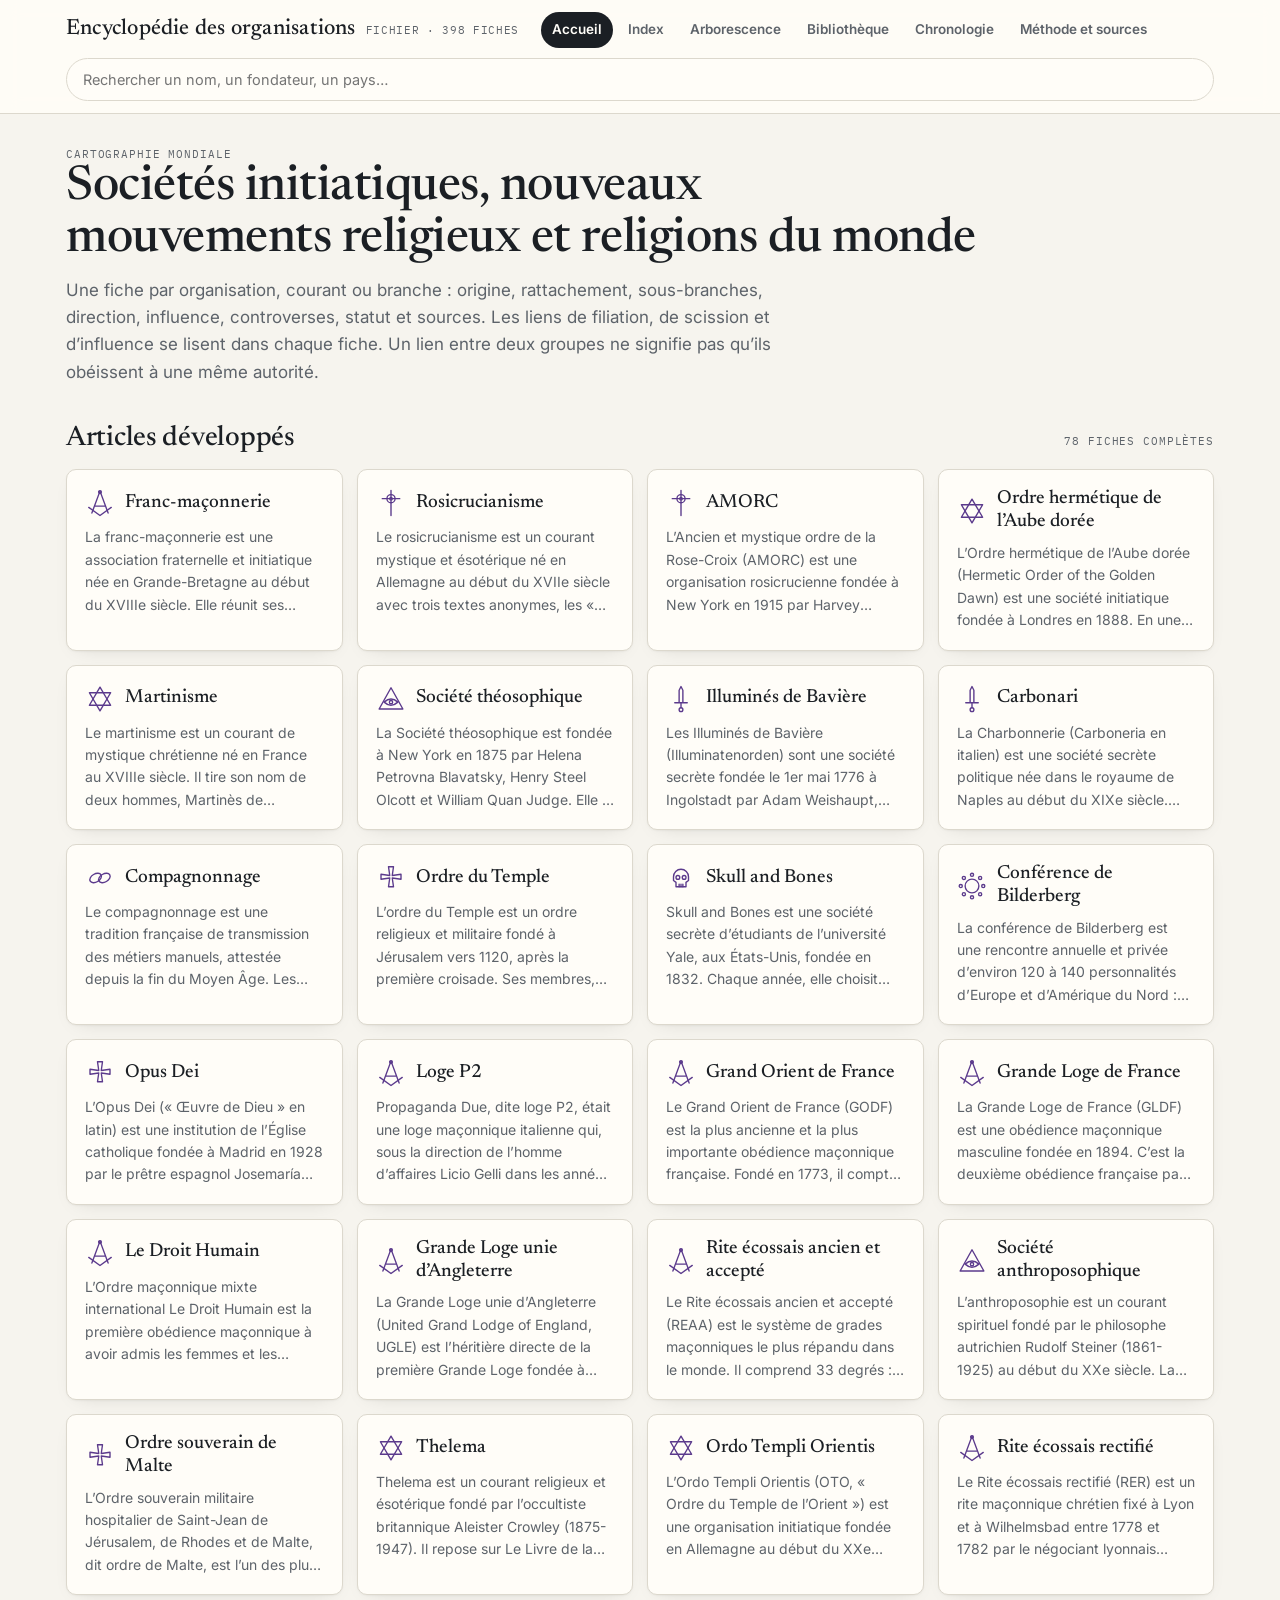
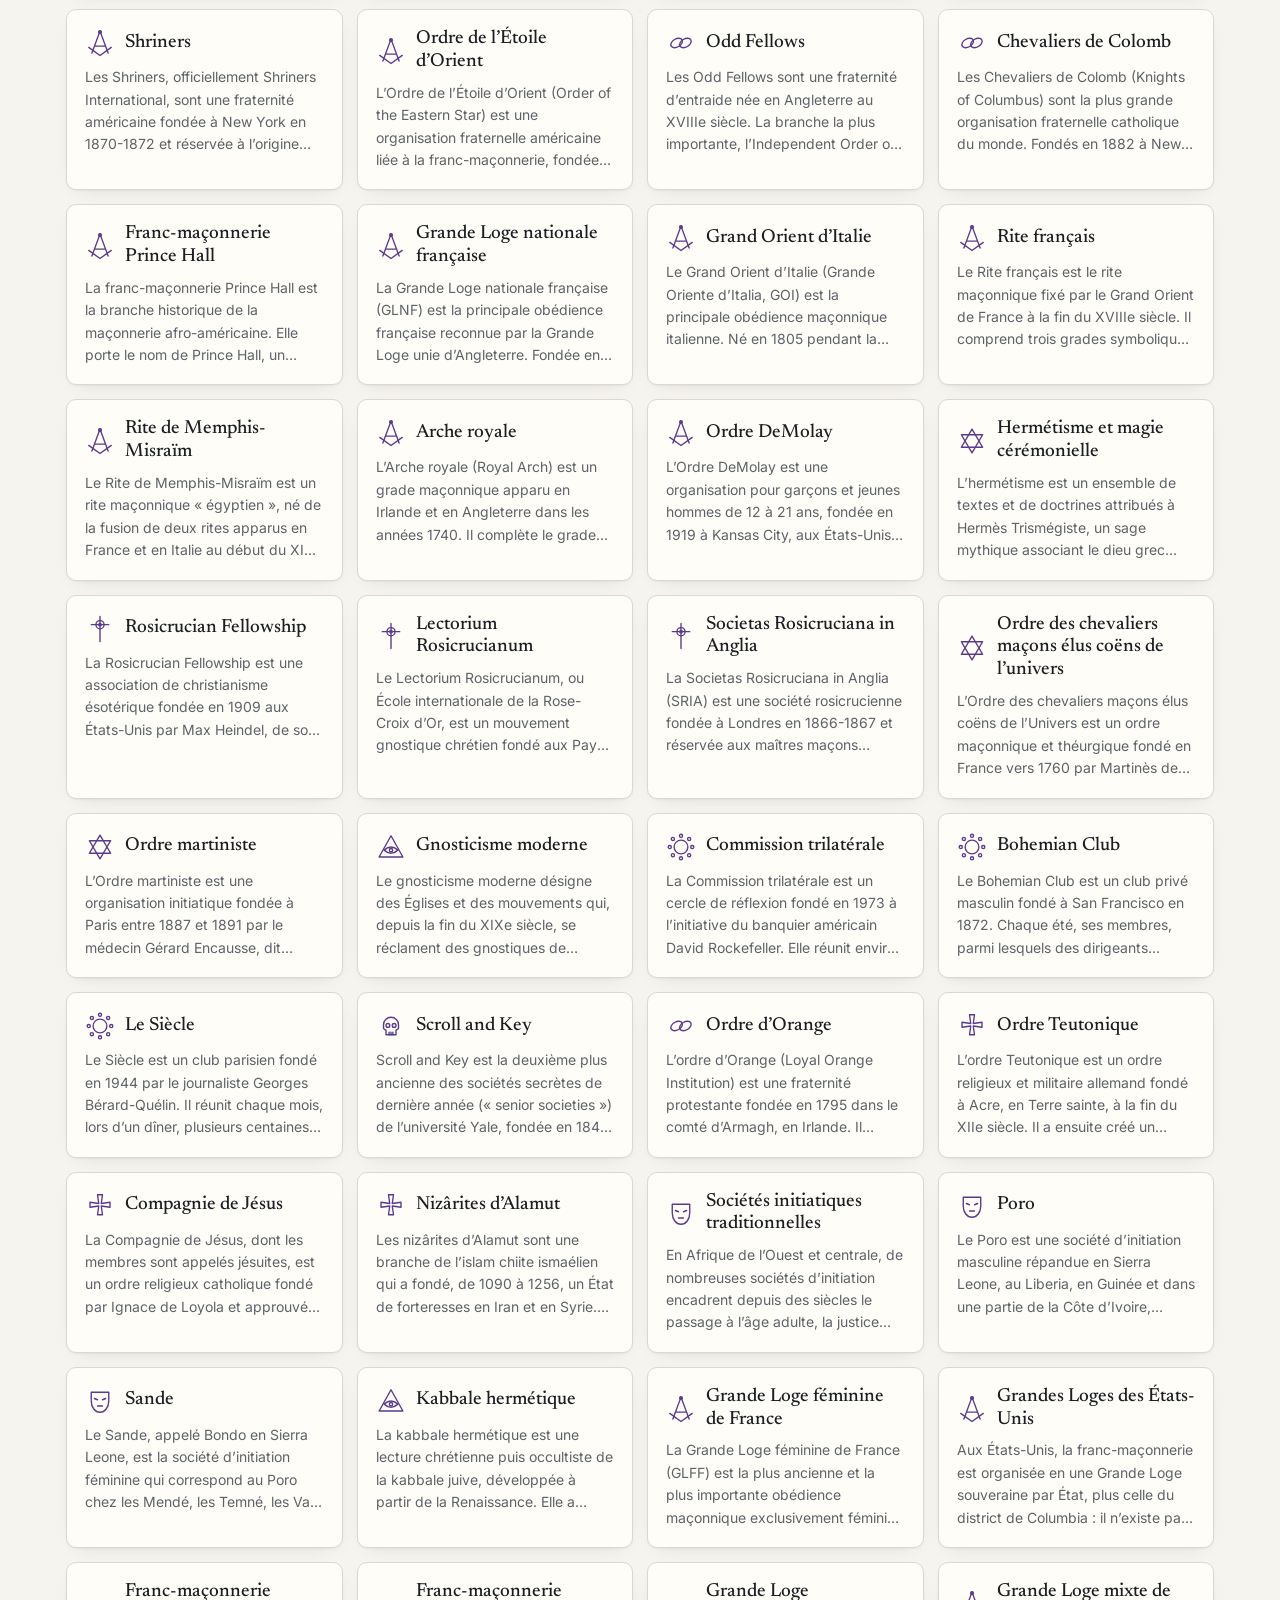
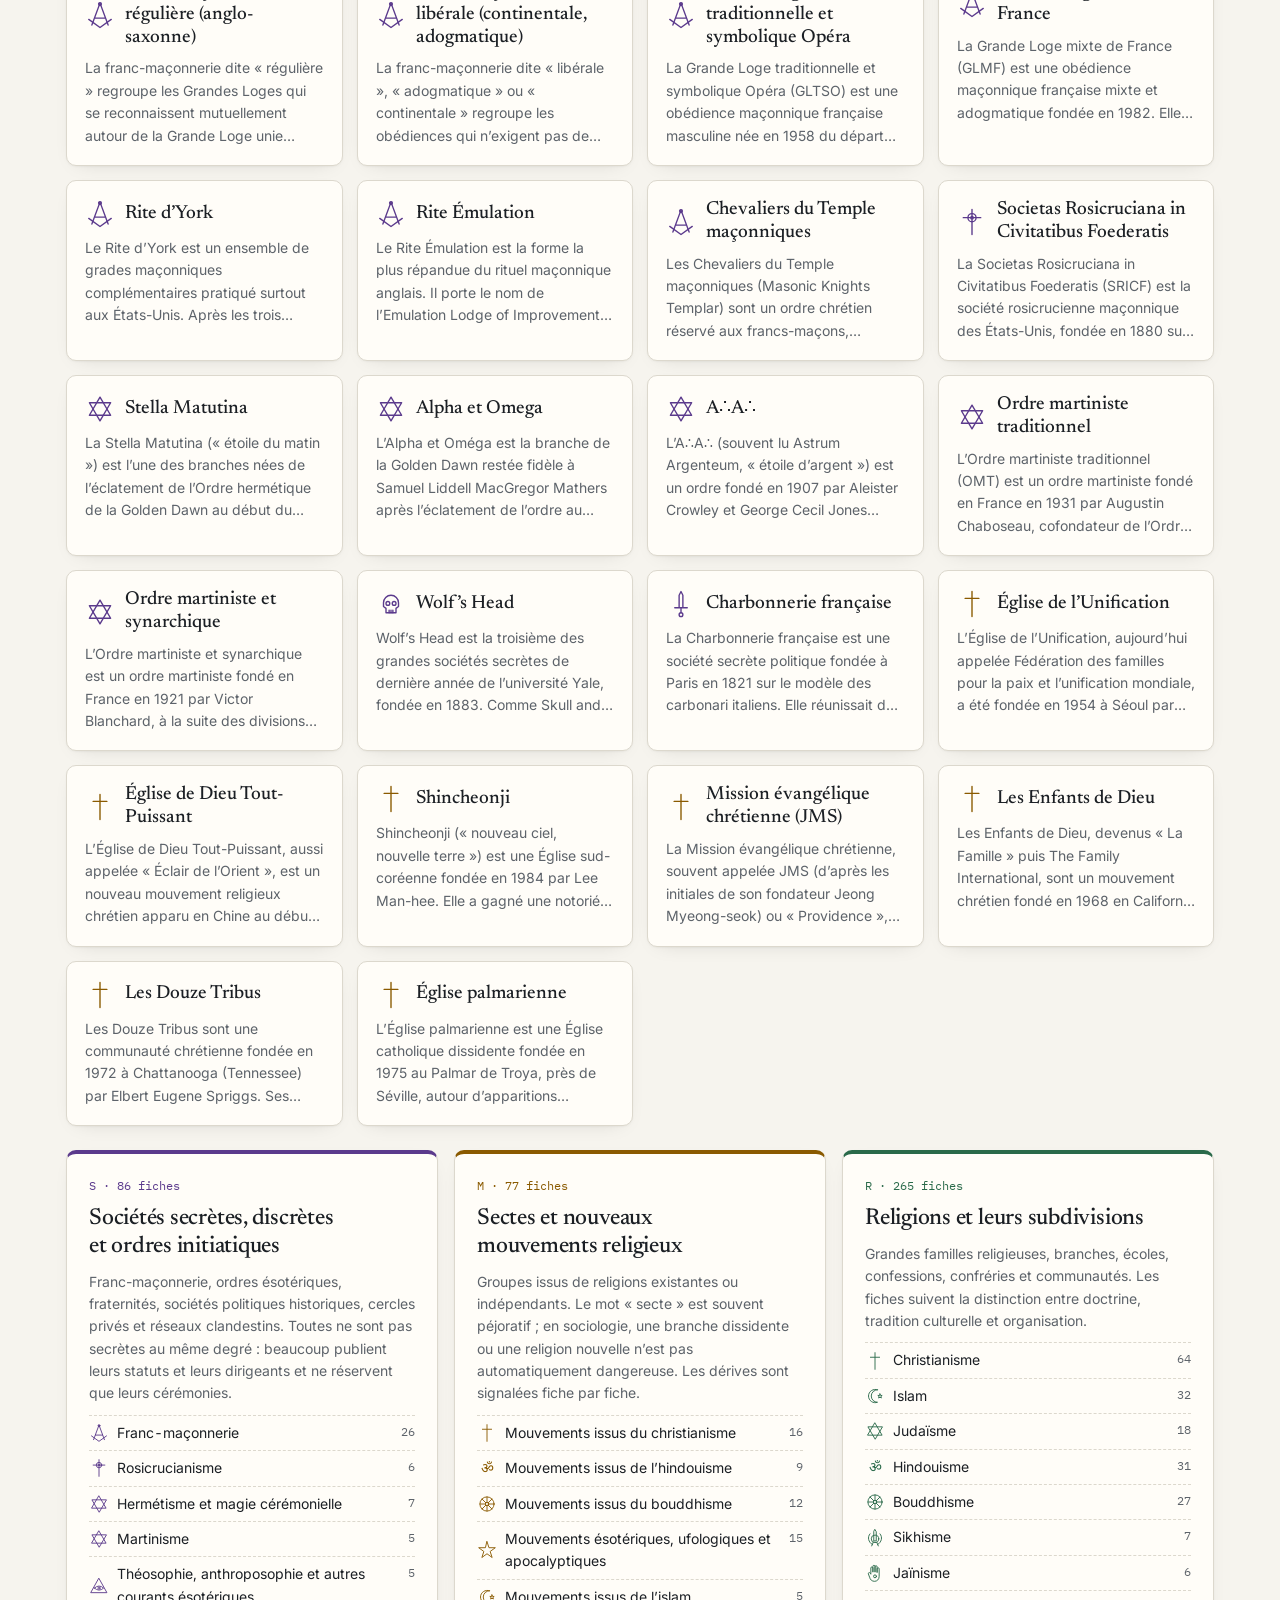
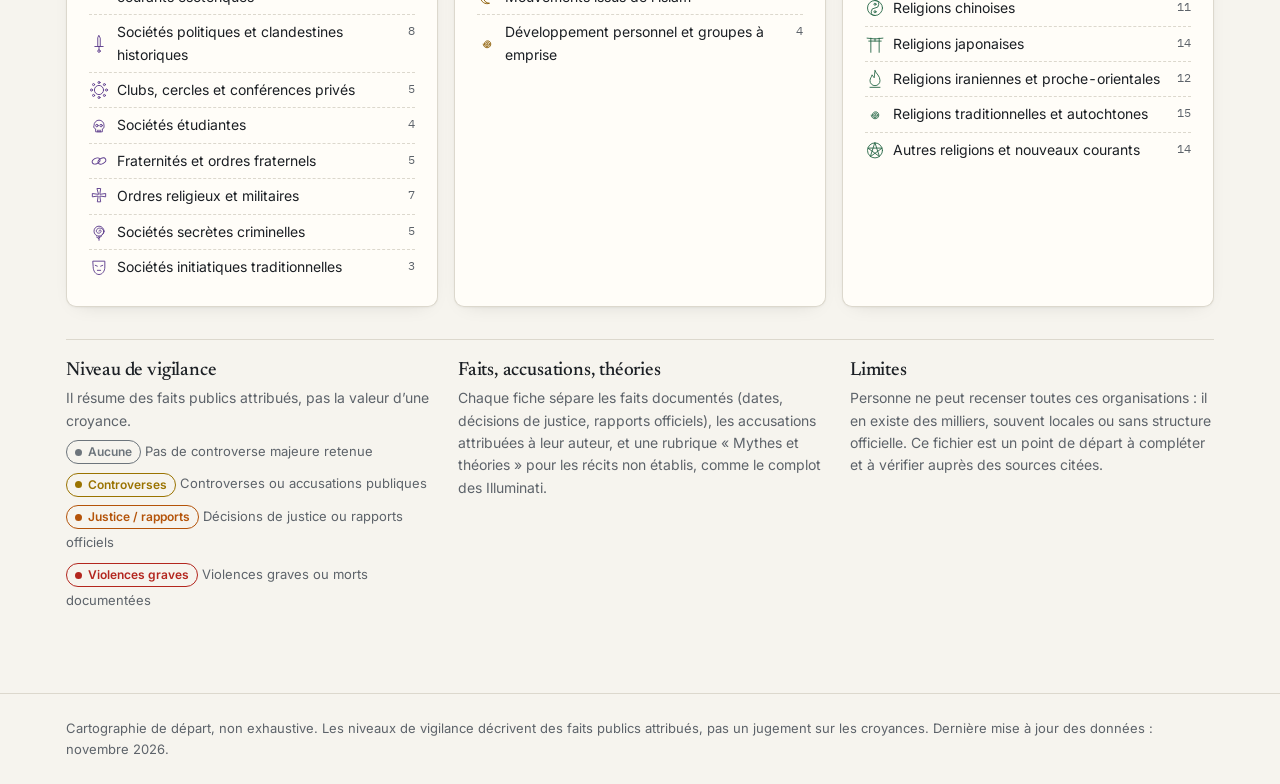
==== encyclopedie/index.html @ 6512bb63 "Encyclopédie : articles développés, mouvements religieux, lot 1 Église de l’Unification, Église de D" ====
<!doctype html>
<html lang="fr">
<head>
<meta charset="utf-8">
<meta name="viewport" content="width=device-width, initial-scale=1, viewport-fit=cover">
<meta name="description" content="Cartographie encyclopédique des sociétés initiatiques, des nouveaux mouvements religieux et des religions du monde : fiches, textes fondateurs, chronologies et relations.">
<style>:root{color-scheme:light;padding-top:env(safe-area-inset-top,0px);padding-bottom:env(safe-area-inset-bottom,0px)}body{margin:0}img{max-width:100%}[hidden]{display:none!important}</style>
<title>Encyclopédie des organisations</title>
<meta name="claude:viewport-fit-sides" content="cover">
<link rel="preconnect" href="https://fonts.googleapis.com">
<link rel="stylesheet" href="https://fonts.googleapis.com/css2?family=Newsreader:ital,opsz,wght@0,6..72,400;0,6..72,500;0,6..72,600;1,6..72,400&family=Inter:wght@400;500;600;700&family=IBM+Plex+Mono:wght@400;500&display=swap">
<link rel="stylesheet" href="https://fonts.googleapis.com/css2?family=Noto+Sans+Devanagari:wght@600&text=%E0%A5%90&display=swap">
<style>
/* Mise en page : fichier de bibliothèque. Bandeau de recherche fixe, index en fiches cotées, arborescence dépliable, fiche détaillée avec graphe de relations. */
:root{
  --paper:#f2f3ef; --card:#fbfbf8; --ink:#1c2228; --muted:#5b646c; --rule:#d3d7d1; --soft:#e6e8e2;
  --accent:#27466f; --accent-soft:#dfe6ef;
  --cS:#5e3a86; --cM:#8a5d00; --cR:#2c6649;
  --v0:#6d757c; --v1:#9a7300; --v2:#b45309; --v3:#b3261e;
  --display:"Newsreader", Georgia, "Times New Roman", serif;
  --serif:"Newsreader", Georgia, "Times New Roman", serif;
  --body:"Inter", "Helvetica Neue", Arial, sans-serif;
  --mono:"IBM Plex Mono", ui-monospace, Menlo, Consolas, monospace;
}
@media (prefers-color-scheme: dark){:root:not([data-theme="light"]){
  --paper:#15191d; --card:#1c2126; --ink:#e7e9e4; --muted:#9aa3aa; --rule:#323941; --soft:#252b31;
  --accent:#9db9e0; --accent-soft:#25344a;
  --cS:#bb9be0; --cM:#e0b04d; --cR:#7fc7a0;
  --v0:#8f979e; --v1:#d9b23f; --v2:#f08c3c; --v3:#f2706a; color-scheme:dark}}
:root[data-theme="dark"]{
  --paper:#15191d; --card:#1c2126; --ink:#e7e9e4; --muted:#9aa3aa; --rule:#323941; --soft:#252b31;
  --accent:#9db9e0; --accent-soft:#25344a;
  --cS:#bb9be0; --cM:#e0b04d; --cR:#7fc7a0;
  --v0:#8f979e; --v1:#d9b23f; --v2:#f08c3c; --v3:#f2706a; color-scheme:dark}
*{box-sizing:border-box}
body{background:var(--paper);color:var(--ink);font-family:var(--body);font-size:15px;line-height:1.55}
body::before{content:"";position:fixed;inset:0 0 auto;height:env(safe-area-inset-top,0px);z-index:10;background:var(--card)}
a{color:var(--accent)}
a:focus-visible,button:focus-visible,input:focus-visible,select:focus-visible,summary:focus-visible{outline:2px solid var(--accent);outline-offset:2px}
.wrap{max-width:1180px;margin:0 auto;padding-left:max(16px,env(safe-area-inset-left,0px));padding-right:max(16px,env(safe-area-inset-right,0px))}
header.top{position:sticky;top:env(safe-area-inset-top,0px);z-index:5;background:var(--card);border-bottom:1px solid var(--rule)}
.top .wrap{display:flex;flex-wrap:wrap;align-items:center;gap:10px 18px;padding-block:10px}
.brand{display:flex;align-items:baseline;gap:10px;text-decoration:none;color:var(--ink)}
.brand b{font-family:var(--display);font-weight:400;font-size:20px;letter-spacing:.01em}
.brand span{font-family:var(--mono);font-size:11px;color:var(--muted);letter-spacing:.06em;text-transform:uppercase}
nav.tabs{display:flex;gap:4px;flex-wrap:wrap}
nav.tabs a{font-size:13px;font-weight:600;text-decoration:none;color:var(--muted);padding:6px 10px;border-radius:6px}
nav.tabs a[aria-current="page"]{color:var(--ink);background:var(--soft)}
.search{flex:1 1 220px;display:flex;min-width:0}
.search input{width:100%;font:inherit;font-size:14px;padding:8px 12px;border:1px solid var(--rule);border-radius:8px;background:var(--paper);color:var(--ink)}
main{padding-block:24px 64px}
h1,h2,h3{font-family:var(--display);font-weight:400;text-wrap:balance;line-height:1.2;margin:0}
h1{font-size:clamp(26px,4vw,38px)}
h2{font-size:22px}
h3{font-size:17px}
.lede{max-width:68ch;color:var(--muted);font-size:16px;margin:10px 0 0}
.eyebrow{font-family:var(--mono);font-size:11px;letter-spacing:.08em;text-transform:uppercase;color:var(--muted)}
.cat-S{--c:var(--cS)} .cat-M{--c:var(--cM)} .cat-R{--c:var(--cR)}
/* Accueil */
.cats{display:grid;grid-template-columns:repeat(auto-fit,minmax(280px,1fr));gap:16px;margin-top:24px}
.cat{background:var(--card);border:1px solid var(--rule);border-top:3px solid var(--c);border-radius:4px;padding:18px;display:flex;flex-direction:column;gap:10px;min-width:0}
.cat .num{font-family:var(--mono);font-size:12px;color:var(--c)}
.cat p{margin:0;color:var(--muted);font-size:14px}
.fam-list{list-style:none;margin:0;padding:0;display:flex;flex-direction:column}
.fam-list a{display:flex;justify-content:space-between;gap:10px;padding:6px 0;border-top:1px dashed var(--rule);text-decoration:none;color:var(--ink);font-size:14px}
.fam-list a:hover{color:var(--accent)}
.fam-list span{font-family:var(--mono);font-size:12px;color:var(--muted);font-variant-numeric:tabular-nums}
.notes{display:grid;grid-template-columns:repeat(auto-fit,minmax(260px,1fr));gap:16px 28px;margin-top:32px;padding-top:20px;border-top:1px solid var(--rule)}
.notes p{margin:4px 0 0;font-size:14px;color:var(--muted)}
.scale{display:flex;flex-direction:column;gap:6px;margin-top:6px}
/* Pills */
.pill{display:inline-flex;align-items:center;gap:6px;font-size:12px;font-weight:600;padding:2px 8px;border-radius:999px;border:1px solid currentColor;white-space:nowrap;line-height:1.5}
.pill.lv0{color:var(--v0)} .pill.lv1{color:var(--v1)} .pill.lv2{color:var(--v2)} .pill.lv3{color:var(--v3)}
.pill .dot{width:7px;height:7px;border-radius:50%;background:currentColor}
.pill.pz{color:var(--accent)}
.pill.st{color:var(--muted);font-weight:500}
.cote{font-family:var(--mono);font-size:12px;color:var(--c);letter-spacing:.04em;font-variant-numeric:tabular-nums}
/* Index */
.index-layout{display:grid;grid-template-columns:250px minmax(0,1fr);gap:28px;margin-top:20px}
@media (max-width:820px){.index-layout{grid-template-columns:minmax(0,1fr)}}
.filters{display:flex;flex-direction:column;gap:16px;align-self:start;position:sticky;top:calc(env(safe-area-inset-top,0px) + 76px)}
@media (max-width:820px){.filters{position:static}}
.filters label,.filters .lbl{display:block;font-size:12px;font-weight:600;color:var(--muted);margin-bottom:6px;letter-spacing:.02em}
.filters select{width:100%;font:inherit;font-size:14px;padding:7px 8px;border:1px solid var(--rule);border-radius:6px;background:var(--card);color:var(--ink)}
.chips{display:flex;flex-wrap:wrap;gap:6px}
.chip{font:inherit;font-size:13px;font-weight:600;padding:5px 10px;border-radius:999px;border:1px solid var(--rule);background:var(--card);color:var(--ink);cursor:pointer}
.chip[aria-pressed="true"]{background:var(--c,var(--accent));border-color:var(--c,var(--accent));color:var(--card)}
.check{display:flex;gap:8px;align-items:center;font-size:14px}
.reset{font:inherit;font-size:13px;background:none;border:none;color:var(--accent);cursor:pointer;padding:0;text-align:left;text-decoration:underline}
.count{font-size:13px;color:var(--muted);display:flex;justify-content:space-between;gap:12px;flex-wrap:wrap;align-items:center;margin-bottom:10px}
.count select{font:inherit;font-size:13px;padding:4px 6px;border:1px solid var(--rule);border-radius:6px;background:var(--card);color:var(--ink)}
.results{display:flex;flex-direction:column;border-top:1px solid var(--rule)}
.row{display:grid;grid-template-columns:72px minmax(0,1fr) auto;gap:6px 16px;padding:12px 4px;border-bottom:1px solid var(--rule);text-decoration:none;color:var(--ink);align-items:start}
.row:hover{background:var(--card)}
.row .nm{font-weight:600;font-size:15px}
.row .meta{font-size:13px;color:var(--muted);margin-top:2px;overflow-wrap:anywhere}
.row .tags{display:flex;gap:6px;flex-wrap:wrap;justify-content:flex-end}
@media (max-width:560px){.row{grid-template-columns:minmax(0,1fr)}.row .tags{justify-content:flex-start}}
.empty{padding:30px 0;color:var(--muted)}
/* Arbre */
.tree-tools{display:flex;gap:10px;flex-wrap:wrap;margin-top:16px}
.btn{font:inherit;font-size:13px;font-weight:600;padding:6px 12px;border:1px solid var(--rule);border-radius:6px;background:var(--card);color:var(--ink);cursor:pointer}
.tree{margin-top:18px;display:grid;grid-template-columns:repeat(auto-fit,minmax(320px,1fr));gap:24px;align-items:start}
.tree-col{min-width:0;background:var(--card);border:1px solid var(--rule);border-top:3px solid var(--c);border-radius:4px;padding:14px 16px}
.tree ul{list-style:none;margin:0;padding-left:16px;border-left:1px solid var(--rule)}
.tree-col>ul{padding-left:0;border:none}
.tree li{margin:2px 0}
.tree summary{cursor:pointer;padding:2px 0}
.tree summary::marker{color:var(--muted)}
.tree a{text-decoration:none;color:var(--ink)}
.tree a:hover{color:var(--accent);text-decoration:underline}
.tree .leaf{padding-left:14px;display:block}
.tree .n{font-family:var(--mono);font-size:11px;color:var(--muted);margin-left:6px}
.tree .lvdot{display:inline-block;width:7px;height:7px;border-radius:50%;margin-left:6px;vertical-align:middle}
/* Fiche */
.crumbs{font-size:13px;color:var(--muted);display:flex;flex-wrap:wrap;gap:4px 6px}
.crumbs a{color:var(--muted)}
.fiche-head{display:flex;flex-direction:column;gap:8px;margin-top:10px}
.fiche-head .al{color:var(--muted);font-style:italic}
.fiche-head .tags{display:flex;gap:6px;flex-wrap:wrap}
.fiche{display:grid;grid-template-columns:minmax(0,1.35fr) minmax(0,1fr);gap:28px;margin-top:22px}
@media (max-width:900px){.fiche{grid-template-columns:minmax(0,1fr)}}
.sheet{background:var(--card);border:1px solid var(--rule);border-radius:4px}
.sheet dl{margin:0;display:grid;grid-template-columns:150px minmax(0,1fr)}
.sheet dt,.sheet dd{padding:11px 14px;border-top:1px solid var(--rule);margin:0}
.sheet dt:first-of-type,.sheet dd:first-of-type{border-top:none}
.sheet dt{font-size:12px;font-weight:700;letter-spacing:.04em;text-transform:uppercase;color:var(--muted);background:var(--soft)}
.sheet dd{font-size:14.5px;overflow-wrap:anywhere}
@media (max-width:560px){.sheet dl{grid-template-columns:minmax(0,1fr)}.sheet dt{border-top:1px solid var(--rule)}.sheet dd{border-top:none}}
.sheet dd ul{margin:0;padding-left:18px}
.sheet .na{color:var(--muted);font-style:italic}
.myth{border-left:3px solid var(--v1);padding-left:10px}
.side{display:flex;flex-direction:column;gap:20px;min-width:0}
.graph{background:var(--card);border:1px solid var(--rule);border-radius:4px;padding:12px;overflow-x:auto}
.graph svg{display:block;width:100%;height:auto;min-width:420px}
.graph text{font-family:var(--body);font-size:11px;fill:var(--ink);paint-order:stroke;stroke:var(--card);stroke-width:4px;stroke-linejoin:round}
.graph .ctr{font-weight:700;font-size:12px}
.legend{display:flex;flex-wrap:wrap;gap:6px 14px;font-size:12px;color:var(--muted);margin-top:8px}
.legend i{display:inline-block;width:18px;height:0;border-top:2px solid;vertical-align:middle;margin-right:5px}
.rels h3{margin-bottom:8px}
.rel-group{margin-bottom:12px}
.rel-group .lbl{font-size:12px;font-weight:700;color:var(--muted);text-transform:uppercase;letter-spacing:.04em}
.rel-group ul{margin:4px 0 0;padding-left:18px;font-size:14px}
.rel-group small{color:var(--muted)}
/* Méthode */
.prose{max-width:72ch}
.prose p,.prose li{font-size:15px}
.prose h2{margin-top:30px}
.tbl-wrap{overflow-x:auto;margin-top:12px}
table{border-collapse:collapse;width:100%;font-size:14px}
th,td{text-align:left;padding:8px 10px;border-bottom:1px solid var(--rule);vertical-align:top}
th{font-size:12px;text-transform:uppercase;letter-spacing:.04em;color:var(--muted)}
.emb{width:var(--es,40px);height:var(--es,40px);color:var(--c);flex:none}
.emb text{font-family:"Noto Sans Devanagari",serif;fill:currentColor;stroke:none}
.head-row{display:flex;gap:16px;align-items:center}
.fam-list a .lab{display:flex;gap:8px;align-items:center;font-family:var(--body);font-size:14px;color:inherit}
.fam-list .emb{--es:20px}
.block{margin-top:28px}
.block h2{margin-bottom:12px}
.purpose{font-size:16px;line-height:1.6;max-width:70ch;background:var(--card);border:1px solid var(--rule);border-left:3px solid var(--c);padding:14px 16px;border-radius:2px;margin:0}
.purpose small{display:block;margin-top:6px;color:var(--muted);font-size:13px}
.books{display:grid;grid-template-columns:repeat(auto-fill,minmax(260px,1fr));gap:12px}
.book{background:var(--card);border:1px solid var(--rule);border-radius:4px;padding:12px 14px;display:flex;flex-direction:column;gap:6px;min-width:0}
.book b{font-family:var(--display);font-weight:400;font-size:16px;line-height:1.25}
.book .by{font-size:13px;color:var(--muted)}
.book p{margin:0;font-size:13.5px}
.book .lk{font-size:13px;display:flex;flex-wrap:wrap;gap:4px 10px;margin-top:auto;padding-top:4px}
.pd{font-family:var(--mono);font-size:11px;letter-spacing:.04em;text-transform:uppercase}
.pd.y{color:var(--cR)} .pd.n{color:var(--muted)}
blockquote.ex{margin:0 0 14px;padding:4px 0 4px 18px;border-left:2px solid var(--c);max-width:70ch}
blockquote.ex p{margin:0;font-family:var(--display);font-size:18px;line-height:1.45}
blockquote.ex footer{border:none;padding:6px 0 0;font-size:13px;color:var(--muted)}
.tl{list-style:none;margin:0;padding:0;border-left:2px solid var(--rule);max-width:80ch}
.tl li{position:relative;padding:0 0 14px 20px}
.tl li::before{content:"";position:absolute;left:-6px;top:6px;width:10px;height:10px;border-radius:50%;background:var(--card);border:2px solid var(--c,var(--accent))}
.tl .dt{font-family:var(--mono);font-size:12px;color:var(--c,var(--accent));display:block;font-variant-numeric:tabular-nums}
.tl .who{font-size:12px;color:var(--muted)}
.docs{margin:0;padding-left:18px;max-width:75ch}
.docs li{margin-bottom:6px}
.lib-tools{display:flex;gap:10px;flex-wrap:wrap;align-items:center;margin-top:16px}
.lib-tools select{font:inherit;font-size:14px;padding:6px 8px;border:1px solid var(--rule);border-radius:6px;background:var(--card);color:var(--ink)}
.lib-sec{margin-top:28px}
.book .org{font-size:12px}
footer.site{border-top:1px solid var(--rule);padding-block:18px;color:var(--muted);font-size:13px}
@media (prefers-reduced-motion:no-preference){.row,.chip{transition:background .15s}}
/* ===== Refonte graphique (nov. 2026) : lecture longue, fiches en article, mobile ===== */
:root{
  --paper:#f6f4ee; --card:#fffdf8; --ink:#1b1f24; --muted:#5d636a; --rule:#dcd8cd; --soft:#eeebe2;
  --accent:#2a4a7a; --accent-soft:#e3e9f2;
  --cS:#5b3a8c; --cM:#8a5a00; --cR:#2a6a4a;
  --radius:10px; --shadow:0 1px 2px rgba(20,20,10,.04),0 6px 20px -12px rgba(20,20,10,.18);
}
@media (prefers-color-scheme: dark){:root:not([data-theme="light"]){
  --paper:#121417; --card:#1a1d21; --ink:#e8e6e0; --muted:#a0a6ac; --rule:#2f343a; --soft:#22262b;
  --accent:#a8c1e6; --accent-soft:#233148; --shadow:none}}
:root[data-theme="dark"]{
  --paper:#121417; --card:#1a1d21; --ink:#e8e6e0; --muted:#a0a6ac; --rule:#2f343a; --soft:#22262b;
  --accent:#a8c1e6; --accent-soft:#233148; --shadow:none}
body{font-size:16px;line-height:1.6;-webkit-font-smoothing:antialiased;text-rendering:optimizeLegibility}
h1,h2,h3{font-weight:500;letter-spacing:-.01em}
h1{font-size:clamp(30px,5vw,48px);line-height:1.08}
h2{font-size:clamp(22px,2.6vw,28px)}
h3{font-size:19px}
.lede{font-size:17px;line-height:1.6}
/* En-tête */
header.top{background:color-mix(in srgb,var(--card) 88%,transparent);backdrop-filter:saturate(1.4) blur(10px);-webkit-backdrop-filter:saturate(1.4) blur(10px)}
.top .wrap{padding-block:12px;gap:10px 22px}
.brand b{font-size:22px;font-weight:500}
nav.tabs a{font-size:13.5px;padding:7px 11px;border-radius:999px;transition:background .15s,color .15s}
nav.tabs a:hover{color:var(--ink);background:var(--soft)}
nav.tabs a[aria-current="page"]{background:var(--ink);color:var(--card)}
.search input{border-radius:999px;padding:9px 16px;background:var(--card);font-size:14.5px}
@media (max-width:760px){
  .top .wrap{gap:8px}
  .brand{width:100%;justify-content:space-between}
  .brand b{font-size:19px}
  .brand>span{display:none}
  nav.tabs{order:3;width:100%;flex-wrap:nowrap;overflow-x:auto;scrollbar-width:none;margin:0 -4px;padding:0 4px 2px}
  nav.tabs::-webkit-scrollbar{display:none}
  nav.tabs a{white-space:nowrap;flex:none}
  .search{order:2;flex-basis:100%}
}
main{padding-block:32px 80px}
/* Cartes et listes */
.cat,.tree-col,.sheet,.graph,.book{border-radius:var(--radius);box-shadow:var(--shadow)}
.cat{padding:22px;border-top-width:4px}
.cat h2{font-size:23px}
.row{border-radius:6px}
.row .nm{font-size:16px}
/* Accueil : articles développés */
.featured{margin-top:36px}
.featured-head{display:flex;justify-content:space-between;align-items:baseline;gap:12px;flex-wrap:wrap;margin-bottom:14px}
.feat-grid{display:grid;grid-template-columns:repeat(auto-fill,minmax(250px,1fr));gap:14px}
.feat{display:flex;flex-direction:column;gap:8px;padding:18px;background:var(--card);border:1px solid var(--rule);border-radius:var(--radius);box-shadow:var(--shadow);text-decoration:none;color:var(--ink);min-width:0;transition:transform .15s,border-color .15s}
.feat:hover{border-color:var(--c);transform:translateY(-2px)}
.feat .ft{display:flex;gap:10px;align-items:center}
.feat b{font-family:var(--serif);font-weight:500;font-size:19px;line-height:1.2}
.feat p{margin:0;font-size:14px;color:var(--muted);display:-webkit-box;-webkit-line-clamp:4;-webkit-box-orient:vertical;overflow:hidden}
.feat .emb{--es:30px}
/* Fiche : en-tête */
.fiche-hero{margin-top:14px;padding:28px 28px 24px;background:var(--card);border:1px solid var(--rule);border-radius:calc(var(--radius) + 4px);box-shadow:var(--shadow);position:relative;overflow:hidden}
.fiche-hero::before{content:"";position:absolute;inset:0 0 auto;height:5px;background:var(--c)}
.fiche-hero .head-row{gap:18px;margin-top:8px}
.fiche-hero .al{color:var(--muted);font-style:italic;font-family:var(--serif);font-size:18px;margin-top:6px}
.fiche-hero .tags{display:flex;gap:6px;flex-wrap:wrap;margin-top:14px}
.fiche-hero .intro{font-family:var(--serif);font-size:clamp(18px,2vw,21px);line-height:1.55;max-width:68ch;margin:18px 0 0;color:var(--ink)}
@media (max-width:560px){.fiche-hero{padding:20px 18px 18px}.fiche-hero .emb{--es:40px!important}}
.toc{display:flex;gap:6px;flex-wrap:wrap;margin:18px 0 0}
.toc button{font:inherit;font-size:13px;font-weight:600;padding:6px 12px;border-radius:999px;border:1px solid var(--rule);background:var(--card);color:var(--ink);cursor:pointer}
.toc button:hover{border-color:var(--c,var(--accent));color:var(--c,var(--accent))}
@media (max-width:760px){.toc{flex-wrap:nowrap;overflow-x:auto;scrollbar-width:none;padding-bottom:4px}.toc button{flex:none;white-space:nowrap}}
/* Fiche : article + colonne */
.fiche2{display:grid;grid-template-columns:minmax(0,1fr) 340px;gap:40px;margin-top:28px;align-items:start}
@media (max-width:1000px){.fiche2{grid-template-columns:minmax(0,1fr)}}
.art{min-width:0}
.art .block:first-child{margin-top:0}
.art section.block{margin-top:40px;scroll-margin-top:120px}
.art section.block>h2{display:flex;align-items:center;gap:10px;margin-bottom:14px;padding-bottom:10px;border-bottom:1px solid var(--rule)}
.art section.block>h2::before{content:"";width:10px;height:10px;border-radius:2px;background:var(--c,var(--accent));flex:none;transform:rotate(45deg)}
.prose-art{max-width:68ch}
.prose-art p{font-family:var(--serif);font-size:19px;line-height:1.7;margin:0 0 1em;hyphens:auto;-webkit-hyphens:auto}
.prose-art p:last-child{margin-bottom:0}
@media (max-width:560px){.prose-art p{font-size:17.5px;line-height:1.65}}
.purpose{font-family:var(--serif);font-size:18px;line-height:1.65;border-radius:var(--radius)}
.symbols{font-family:var(--serif);font-size:18px;line-height:1.65;max-width:68ch;padding:16px 18px;background:var(--soft);border-radius:var(--radius);margin:0}
.ctr-list{display:flex;flex-direction:column;gap:12px;max-width:72ch}
.ctr-item{padding:14px 16px 14px 18px;background:var(--card);border:1px solid var(--rule);border-left:4px solid var(--k);border-radius:var(--radius)}
.ctr-item .kl{font-family:var(--mono);font-size:11px;letter-spacing:.08em;text-transform:uppercase;color:var(--k);font-weight:500}
.ctr-item p{margin:6px 0 0;font-family:var(--serif);font-size:17.5px;line-height:1.6}
.ctr-item.k-fait{--k:var(--cR)} .ctr-item.k-acc{--k:var(--v2)} .ctr-item.k-mythe{--k:var(--v1)}
.ctr-key{display:flex;gap:14px;flex-wrap:wrap;font-size:13px;color:var(--muted);margin-bottom:12px}
.ctr-key span::before{content:"";display:inline-block;width:10px;height:10px;border-radius:2px;background:var(--k);margin-right:6px;vertical-align:-1px}
.ctr-key .k-fait{--k:var(--cR)} .ctr-key .k-acc{--k:var(--v2)} .ctr-key .k-mythe{--k:var(--v1)}
.reading{margin:0;padding-left:20px;max-width:70ch}
.reading li{margin-bottom:6px;font-size:15px}
.note-todo{font-size:14px;color:var(--muted);padding:12px 14px;border:1px dashed var(--rule);border-radius:var(--radius);max-width:68ch}
/* Colonne latérale */
.fiche2 .side{gap:22px;position:sticky;top:132px;max-height:calc(100vh - 148px);overflow:auto;padding-right:2px;scrollbar-width:thin}
@media (max-width:1000px){.fiche2 .side{position:static;max-height:none;overflow:visible}}
.side h3{font-size:17px}
.side .sheet h3{padding:14px 16px 10px;margin:0;border-bottom:1px solid var(--rule)}
.side .sheet dl{grid-template-columns:minmax(0,1fr)}
.side .sheet dt{background:none;border-top:1px solid var(--rule);padding:10px 16px 0;font-size:11px}
.side .sheet dt:first-of-type{border-top:none}
.side .sheet dd{border-top:none;padding:3px 16px 11px;font-size:14px}
blockquote.ex p{font-size:20px}
.books{gap:14px}
.book{padding:16px}
.book b{font-size:18px}
footer.site{padding-block:24px}
</style>
</head>
<body>

<header class="top">
  <div class="wrap">
    <a class="brand" href="#accueil"><b>Encyclopédie des organisations</b><span>Fichier · <span id="total">0</span> fiches</span></a>
    <nav class="tabs" aria-label="Sections">
      <a href="#accueil" data-v="accueil">Accueil</a>
      <a href="#index" data-v="index">Index</a>
      <a href="#arbre" data-v="arbre">Arborescence</a>
      <a href="#bibliotheque" data-v="bibliotheque">Bibliothèque</a>
      <a href="#chronologie" data-v="chronologie">Chronologie</a>
      <a href="#methode" data-v="methode">Méthode et sources</a>
    </nav>
    <div class="search"><input id="q" type="search" placeholder="Rechercher un nom, un fondateur, un pays…" aria-label="Rechercher"></div>
  </div>
</header>
<main class="wrap" id="view"></main>
<footer class="site"><div class="wrap">Cartographie de départ, non exhaustive. Les niveaux de vigilance décrivent des faits publics attribués, pas un jugement sur les croyances. Dernière mise à jour des données : novembre 2026.</div></footer>

<script src="data.js"></script>
<script src="extra.js"></script>
<script src="extra2.js"></script>
<script src="extra3.js"></script>
<script src="articles/societes-1.js"></script>
<script src="articles/societes-2.js"></script>
<script src="articles/societes-3.js"></script>
<script src="articles/societes-4.js"></script>
<script src="articles/societes-5.js"></script>
<script src="articles/societes-6.js"></script>
<script src="articles/societes-7.js"></script>
<script src="articles/societes-8.js"></script>
<script src="articles/societes-9.js"></script>
<script src="articles/societes-10.js"></script>
<script src="articles/mouvements-1.js"></script>
<script src="textes/judaisme.js"></script>
<script src="textes/christianisme.js"></script>
<script src="textes/islam.js"></script>
<script src="textes/hindouisme.js"></script>
<script src="textes/bouddhisme.js"></script>
<script src="textes/chine.js"></script>
<script src="textes/zoroastrisme.js"></script>
<script src="textes/initiatiques.js"></script>
<script>
(function(){
const D = window.ORG_DATA || [], SRC = window.SOURCES || [], EX = window.ORG_EXTRA || {}, EMB = window.EMBLEMS || {}, ART = window.ORG_ARTICLES || {};
const SHAPES = {
 compass:'<path d="M24 5 11 40M24 5l13 35M15.5 29h17"/><circle cx="24" cy="6.5" r="2.2"/><path d="M6 31l18 13 18-13"/>',
 rosecross:'<path d="M24 4v40M10 17h28"/><circle cx="24" cy="17" r="6.5"/><circle cx="24" cy="17" r="2"/>',
 hexagram:'<path d="M24 5 41 34H7z"/><path d="M24 43 7 14h34z"/>',
 david:'<path d="M24 5 41 34H7z"/><path d="M24 43 7 14h34z"/>',
 eye:'<path d="M24 6 43 40H5z"/><path d="M13 29q11-10 22 0-11 10-22 0z"/><circle cx="24" cy="29" r="2.6"/>',
 dagger:'<path d="M24 4l3 6v20h-6V10zM14 30h20M24 30v8"/><circle cx="24" cy="41" r="3"/>',
 table:'<circle cx="24" cy="24" r="11"/><circle cx="24" cy="6" r="2.5"/><circle cx="24" cy="42" r="2.5"/><circle cx="6" cy="24" r="2.5"/><circle cx="42" cy="24" r="2.5"/><circle cx="11" cy="11" r="2.5"/><circle cx="37" cy="37" r="2.5"/><circle cx="37" cy="11" r="2.5"/><circle cx="11" cy="37" r="2.5"/>',
 skull:'<path d="M12 22a12 12 0 0 1 24 0v6l-4 3v7H16v-7l-4-3z"/><circle cx="19" cy="23" r="3"/><circle cx="29" cy="23" r="3"/><path d="M21 38v-4M27 38v-4M24 38v-4"/>',
 chain:'<ellipse cx="17" cy="24" rx="10" ry="6.5" transform="rotate(-30 17 24)"/><ellipse cx="31" cy="24" rx="10" ry="6.5" transform="rotate(-30 31 24)"/>',
 "cross-patty":'<path d="M20 6h8l-2 14 14-2v8l-14-2 2 14h-8l2-14-14 2v-8l14 2z"/>',
 rose:'<circle cx="24" cy="22" r="12"/><path d="M24 22c0-4 5-4 5 0s-6 7-10 3 1-12 9-10 10 10 4 15M24 34v10M24 40l-6-4M24 38l6-4"/>',
 mask:'<path d="M10 10h28v14c0 10-6 18-14 18S10 34 10 24z"/><path d="M15 20l5 2M33 20l-5 2M20 32h8"/>',
 cross:'<path d="M24 4v40M13 15h22"/>',
 om:'<text x="24" y="37" font-size="34" text-anchor="middle">\u0950</text>',
 wheel:'<circle cx="24" cy="24" r="17"/><circle cx="24" cy="24" r="4"/><path d="M24 7v13M24 28v13M7 24h13M28 24h13M12 12l9.2 9.2M26.8 26.8 36 36M36 12l-9.2 9.2M21.2 26.8 12 36"/>',
 star:'<path d="M24 4l4.7 14.5H44l-12.4 9 4.7 14.5L24 33l-12.3 9 4.7-14.5L4 18.5h15.3z"/>',
 crescent:'<path d="M30 9a16 16 0 1 0 0 30 13 13 0 1 1 0-30z"/><path d="M36 19l1.4 3.6 3.8.2-3 2.4 1 3.7-3.2-2.1-3.2 2.1 1-3.7-3-2.4 3.8-.2z"/>',
 spiral:'<path d="M24 24c0-2 3-2 3 0 0 4-6 4-6 0 0-6 9-6 9 0 0 8-12 8-12 0 0-10 15-10 15 0 0 12-18 12-18 0"/>',
 khanda:'<path d="M24 4l3 5v22h-6V9z"/><circle cx="24" cy="26" r="9"/><path d="M12 14c-7 8-4 20 6 26M36 14c7 8 4 20-6 26M20 34l-4 9M28 34l4 9"/>',
 hand:'<path d="M14 26V12a2.5 2.5 0 0 1 5 0v10V8a2.5 2.5 0 0 1 5 0v14V9a2.5 2.5 0 0 1 5 0v14-9a2.5 2.5 0 0 1 5 0v18c0 7-5 12-11 12s-11-4-12-10l-3-8a2.5 2.5 0 0 1 4.5-2z"/><circle cx="24" cy="32" r="3.5"/>',
 yinyang:'<circle cx="24" cy="24" r="18"/><path d="M24 6a9 9 0 0 1 0 18 9 9 0 0 0 0 18" /><circle cx="24" cy="15" r="2.5"/><circle cx="24" cy="33" r="2.5"/>',
 torii:'<path d="M5 10q19 4 38 0M9 17h30M14 10v34M34 10v34M24 17v-6"/>',
 flame:'<path d="M24 4c3 8 12 12 12 24a12 12 0 0 1-24 0c0-6 4-9 5-14 2 4 4 5 5 7 1-6 1-11 2-17z"/><path d="M12 44h24"/>',
 pentagram:'<circle cx="24" cy="25" r="18"/><path d="M24 7l10.6 32.6L6.9 19.4h34.2L13.4 39.6z"/>'
};
function emblem(o, size){ const f = o && (EMB[o.i] || EMB[o._fam]); const sh = SHAPES[f] || SHAPES.spiral;
  return `<svg class="emb" viewBox="0 0 48 48" aria-hidden="true" ${size?`style="--es:${size}px"`:""} fill="none" stroke="currentColor" stroke-width="2.2" stroke-linecap="round" stroke-linejoin="round">${sh}</svg>`; }
function nearest(o, key){ let x=o; while(x){ if(EX[x.i] && EX[x.i][key] && (!Array.isArray(EX[x.i][key]) || EX[x.i][key].length)) return x; x = x.p && by[x.p]; } return null; }
function bookCard(b, org){ const q=encodeURIComponent(b.t.replace(/\s*\(.*?\)/g,"") + (b.au?" "+b.au.split(" (")[0]:""));
  const links = b.pd ? `<a href="https://fr.wikisource.org/w/index.php?search=${q}" target="_blank" rel="noopener">Wikisource</a><a href="https://www.gutenberg.org/ebooks/search/?query=${q}" target="_blank" rel="noopener">Gutenberg</a><a href="https://archive.org/search?query=${q}" target="_blank" rel="noopener">Internet Archive</a><a href="https://gallica.bnf.fr/services/engine/search/sru?operation=searchRetrieve&query=${encodeURIComponent('(gallica all "'+b.t.replace(/\s*\(.*?\)/g,"")+'")')}" target="_blank" rel="noopener">Gallica</a>`
    : `<a href="https://fr.wikipedia.org/w/index.php?search=${q}" target="_blank" rel="noopener">Présentation (Wikipédia)</a><a href="https://www.worldcat.org/search?q=${q}" target="_blank" rel="noopener">Trouver en bibliothèque</a>`;
  return `<div class="book cat-${org?org.c:"R"}"><span class="pd ${b.pd?"y":"n"}">${b.pd?"Domaine public · texte intégral en ligne":"Œuvre protégée · présentation seulement"}</span><b>${esc(b.t)}</b>${(b.au||b.d)?`<span class="by">${esc([b.au,b.d].filter(Boolean).join(" · "))}</span>`:""}${b.desc?`<p>${esc(b.desc)}</p>`:""}${org?`<span class="org">Fiche : ${link(org.i)}</span>`:""}<div class="lk">${links}</div></div>`; }
function quote(e, org){ return `<blockquote class="ex cat-${org?org.c:"R"}"><p>« ${esc(e.q)} »</p><footer>${esc(e.s)}${e.tr?` · ${esc(e.tr)}`:""}${org?` · ${link(org.i)}`:""}</footer></blockquote>`; }
const ST = window.SACRED_TEXTS || [];
const STQ = {ws:["Wikisource",q=>"https://fr.wikisource.org/w/index.php?search="+encodeURIComponent(q)],gb:["Gutenberg",q=>"https://www.gutenberg.org/ebooks/search/?query="+encodeURIComponent(q)],ga:["Gallica",q=>"https://gallica.bnf.fr/services/engine/search/sru?operation=searchRetrieve&query="+encodeURIComponent('(gallica all "'+q+'")')],ia:["Internet Archive",q=>"https://archive.org/search?query="+encodeURIComponent(q)]};
function stLinks(x){ return (x.links||[]).map(l=>{ if(l.u) return `<a href="${esc(l.u)}" target="_blank" rel="noopener">${esc(l.n)}</a>`; const k=Object.keys(STQ).find(k=>l[k]); return k?`<a href="${esc(STQ[k][1](l[k]))}" target="_blank" rel="noopener">${STQ[k][0]} (recherche)</a>`:""; }).join(""); }
function sacredCard(x, org){ return `<div class="book st cat-${org?org.c:"R"}"><span class="pd y">Texte intégral en ligne</span><b>${esc(x.t)}</b>${x.alt?`<span class="by">${esc(x.alt)}</span>`:""}<span class="by">${esc([x.d,x.lang].filter(Boolean).join(" · "))}</span><p><strong>But.</strong> ${esc(x.but)}</p><p><strong>Contexte.</strong> ${esc(x.ctx)}</p>${org?`<span class="org">Fiche : ${link(org.i)}</span>`:""}<div class="lk">${stLinks(x)}</div></div>`; }
const CAT = {
  S:{n:"Sociétés secrètes, discrètes et ordres initiatiques",short:"Sociétés et ordres",d:"Franc-maçonnerie, ordres ésotériques, fraternités, sociétés politiques historiques, cercles privés et réseaux clandestins. Toutes ne sont pas secrètes au même degré : beaucoup publient leurs statuts et leurs dirigeants et ne réservent que leurs cérémonies."},
  M:{n:"Sectes et nouveaux mouvements religieux",short:"Nouveaux mouvements",d:"Groupes issus de religions existantes ou indépendants. Le mot « secte » est souvent péjoratif ; en sociologie, une branche dissidente ou une religion nouvelle n’est pas automatiquement dangereuse. Les dérives sont signalées fiche par fiche."},
  R:{n:"Religions et leurs subdivisions",short:"Religions",d:"Grandes familles religieuses, branches, écoles, confessions, confréries et communautés. Les fiches suivent la distinction entre doctrine, tradition culturelle et organisation."}
};
const LV = ["Pas de controverse majeure retenue","Controverses ou accusations publiques","Décisions de justice ou rapports officiels","Violences graves ou morts documentées"];
const LVs = ["Aucune","Controverses","Justice / rapports","Violences graves"];
const REL = {
  fil:{a:"Filiation doctrinale",b:"Mouvements qui en sont issus",c:"var(--cR)"},
  dis:{a:"Issu d’une scission de",b:"Scissions et dissidences",c:"var(--v2)"},
  inf:{a:"Influencé par",b:"A influencé",c:"var(--accent)"},
  rev:{a:"Se réclame de (filiation non établie)",b:"Revendiqué comme modèle par",c:"var(--v1)"},
  opp:{a:"Opposition ou condamnation",b:"Opposition ou condamnation",c:"var(--v3)"},
  suc:{a:"Successeur de",b:"A pour successeur",c:"var(--cS)"},
  lie:{a:"Lien organisationnel",b:"Lien organisationnel",c:"var(--muted)"}
};
const by = {}, kids = {}, inv = {};
D.forEach(o=>{by[o.i]=o; kids[o.i]=[]; inv[o.i]=[];});
D.forEach(o=>{ if(o.p && by[o.p]) kids[o.p].push(o.i); (o.r||[]).forEach(r=>{ if(by[r[1]]) inv[r[1]].push([r[0],o.i,r[2]]); }); });
const roots = D.filter(o=>!o.p || !by[o.p]);
// ordre de l'arbre et cotes
const order = []; const seq = {S:0,M:0,R:0};
function walk(id,depth){ const o=by[id]; o._d=depth; seq[o.c]++; o._cote=o.c+"·"+String(seq[o.c]).padStart(3,"0"); order.push(id); kids[id].forEach(k=>walk(k,depth+1)); }
["S","M","R"].forEach(c=>roots.filter(o=>o.c===c).forEach(o=>walk(o.i,0)));
function chain(o){ const a=[]; let x=o; while(x.p && by[x.p]){ x=by[x.p]; a.unshift(x);} return a; }
D.forEach(o=>{ const ch=chain(o); o._fam = ch.length? ch[0].i : o.i; o._chain = ch; });
function famOf(o){ return by[o._fam]; }
function cats(o){ return [o.c].concat(o.also||[]); }
function norm(s){ return (s||"").toString().normalize("NFD").replace(/[̀-ͯ]/g,"").toLowerCase(); }
D.forEach(o=>{ o._txt = norm([o.n,o.a,o.o,o.w,o.d,o.f,o.x,o.m,o.t].join(" ")); o._y = year(o.d); });
function year(d){ if(!d) return null; const bc=/av\. J\.-C\./.test(d);
  let m=d.match(/\b(\d{3,4})\b/); if(m) return bc? -+m[1] : +m[1];
  m=d.match(/\b([IVX]+)e(?:-[IVX]+e)? s/); if(m){ const n=roman(m[1]); return bc? -(n*100-50) : n*100-50; }
  m=d.match(/années (\d{4})/i); if(m) return +m[1]; return null; }
function roman(s){ const v={I:1,V:5,X:10}; let t=0; for(let i=0;i<s.length;i++){ const a=v[s[i]],b=v[s[i+1]]||0; t+= a<b? -a : a;} return t; }
const esc = s => (s==null?"":String(s)).replace(/[&<>"]/g,c=>({"&":"&amp;","<":"&lt;",">":"&gt;",'"':"&quot;"}[c]));
const link = id => by[id]? `<a href="#f-${id}">${esc(by[id].n)}</a>` : esc(id);
const lvPill = v => `<span class="pill lv${v||0}" title="${esc(LV[v||0])}"><span class="dot"></span>${esc(LVs[v||0])}</span>`;
document.getElementById("total").textContent = D.length;

// état des filtres
const S = {cats:new Set(), fam:"", type:"", st:"", lv:"", pz:false, sort:"tree"};
try{ const saved=JSON.parse(localStorage.getItem("enc-filters")||"null"); if(saved){ S.sort=saved.sort||"tree"; } }catch(e){}
const qEl = document.getElementById("q");
const view = document.getElementById("view");

function setNav(v){ document.querySelectorAll("nav.tabs a").forEach(a=>{ if(a.dataset.v===v) a.setAttribute("aria-current","page"); else a.removeAttribute("aria-current"); }); }

/* ---------- Accueil ---------- */
function home(){
  setNav("accueil");
  const html = ["S","M","R"].map(c=>{
    const fams = roots.filter(o=>o.c===c);
    const n = D.filter(o=>cats(o).includes(c)).length;
    return `<section class="cat cat-${c}">
      <div class="num">${c} · ${n} fiches</div>
      <h2>${esc(CAT[c].n)}</h2>
      <p>${esc(CAT[c].d)}</p>
      <ul class="fam-list">${fams.map(f=>{ const cnt=D.filter(o=>o._fam===f.i).length; return `<li><a href="#index" data-fam="${f.i}" data-cat="${c}"><span class="lab cat-${c}">${emblem(f)}${esc(f.n)}</span><span>${cnt}</span></a></li>`;}).join("")}</ul>
    </section>`;}).join("");
  view.innerHTML = `
    <div class="eyebrow">Cartographie mondiale</div>
    <h1>Sociétés initiatiques, nouveaux mouvements religieux et religions du monde</h1>
    <p class="lede">Une fiche par organisation, courant ou branche : origine, rattachement, sous-branches, direction, influence, controverses, statut et sources. Les liens de filiation, de scission et d’influence se lisent dans chaque fiche. Un lien entre deux groupes ne signifie pas qu’ils obéissent à une même autorité.</p>
    ${Object.keys(ART).filter(k=>by[k]).length?`<section class="featured"><div class="featured-head"><h2>Articles développés</h2><span class="eyebrow">${Object.keys(ART).filter(k=>by[k]).length} fiches complètes</span></div>
      <div class="feat-grid">${Object.keys(ART).filter(k=>by[k]).map(k=>`<a class="feat cat-${by[k].c}" href="#f-${k}"><span class="ft">${emblem(by[k])}<b>${esc(by[k].n)}</b></span><p>${esc(ART[k].intro||"")}</p></a>`).join("")}</div></section>`:""}
    <div class="cats">${html}</div>
    <div class="notes">
      <div><h3>Niveau de vigilance</h3><p>Il résume des faits publics attribués, pas la valeur d’une croyance.</p>
        <div class="scale">${LV.map((l,i)=>`<div>${lvPill(i)} <span style="font-size:13px;color:var(--muted)">${esc(l)}</span></div>`).join("")}</div></div>
      <div><h3>Faits, accusations, théories</h3><p>Chaque fiche sépare les faits documentés (dates, décisions de justice, rapports officiels), les accusations attribuées à leur auteur, et une rubrique « Mythes et théories » pour les récits non établis, comme le complot des Illuminati.</p></div>
      <div><h3>Limites</h3><p>Personne ne peut recenser toutes ces organisations : il en existe des milliers, souvent locales ou sans structure officielle. Ce fichier est un point de départ à compléter et à vérifier auprès des sources citées.</p></div>
    </div>`;
  view.querySelectorAll("[data-fam]").forEach(a=>a.addEventListener("click",()=>{ S.cats=new Set([a.dataset.cat]); S.fam=a.dataset.fam; qEl.value=""; }));
}

/* ---------- Index ---------- */
function filtered(){
  const q = norm(qEl.value.trim());
  let r = D.filter(o=>{
    if(S.cats.size && !cats(o).some(c=>S.cats.has(c))) return false;
    if(S.fam && o._fam!==S.fam && o.i!==S.fam) return false;
    if(S.type && o.t!==S.type) return false;
    if(S.st && !(o.s||"").startsWith(S.st)) return false;
    if(S.lv!=="" && String(o.v||0)!==S.lv) return false;
    if(S.pz && !o.z) return false;
    if(q && !q.split(/\s+/).every(w=>o._txt.includes(w))) return false;
    return true; });
  if(S.sort==="name") r.sort((a,b)=>a.n.localeCompare(b.n,"fr"));
  else if(S.sort==="date") r.sort((a,b)=>(a._y??9999)-(b._y??9999));
  else if(S.sort==="lv") r.sort((a,b)=>(b.v||0)-(a.v||0)||a.n.localeCompare(b.n,"fr"));
  else r.sort((a,b)=>order.indexOf(a.i)-order.indexOf(b.i));
  return r;
}
function index(){
  setNav("index");
  const types = [...new Set(D.map(o=>o.t))].sort((a,b)=>a.localeCompare(b,"fr"));
  const fams = roots.filter(o=>!S.cats.size || S.cats.has(o.c));
  view.innerHTML = `
    <div class="eyebrow">Index</div><h1>Toutes les fiches</h1>
    <div class="index-layout">
      <aside class="filters" aria-label="Filtres">
        <div><span class="lbl">Catégorie</span><div class="chips">${["S","M","R"].map(c=>`<button class="chip cat-${c}" data-c="${c}" aria-pressed="${S.cats.has(c)}">${esc(CAT[c].short)}</button>`).join("")}</div></div>
        <div><label for="f-fam">Famille</label><select id="f-fam"><option value="">Toutes</option>${fams.map(f=>`<option value="${f.i}" ${S.fam===f.i?"selected":""}>${esc(f.n)}</option>`).join("")}</select></div>
        <div><label for="f-type">Type</label><select id="f-type"><option value="">Tous</option>${types.map(t=>`<option ${S.type===t?"selected":""}>${esc(t)}</option>`).join("")}</select></div>
        <div><label for="f-st">Statut</label><select id="f-st"><option value="">Tous</option>${["Actif","Dissous","Disparu","Groupes résiduels","Incertain","Historique"].map(t=>`<option ${S.st===t?"selected":""}>${t}</option>`).join("")}</select></div>
        <div><label for="f-lv">Niveau de vigilance</label><select id="f-lv"><option value="">Tous</option>${LV.map((l,i)=>`<option value="${i}" ${S.lv===String(i)?"selected":""}>${i} · ${esc(l)}</option>`).join("")}</select></div>
        <label class="check"><input type="checkbox" id="f-pz" ${S.pz?"checked":""}> Persécuté ou interdit dans certains pays</label>
        <button class="reset" id="f-reset">Effacer les filtres</button>
      </aside>
      <section style="min-width:0">
        <div class="count"><span id="cnt"></span><label>Trier : <select id="f-sort">
          <option value="tree" ${S.sort==="tree"?"selected":""}>Ordre de l’arborescence</option>
          <option value="name" ${S.sort==="name"?"selected":""}>Nom</option>
          <option value="date" ${S.sort==="date"?"selected":""}>Date d’origine</option>
          <option value="lv" ${S.sort==="lv"?"selected":""}>Niveau de vigilance</option></select></label></div>
        <div class="results" id="res"></div>
      </section>
    </div>`;
  view.querySelectorAll(".chip").forEach(b=>b.addEventListener("click",()=>{ const c=b.dataset.c; S.cats.has(c)?S.cats.delete(c):S.cats.add(c); if(S.fam && by[S.fam] && S.cats.size && !S.cats.has(by[S.fam].c)) S.fam=""; index(); }));
  const bind=(id,k)=>document.getElementById(id).addEventListener("change",e=>{ S[k]=e.target.type==="checkbox"?e.target.checked:e.target.value; if(k==="sort"){ try{localStorage.setItem("enc-filters",JSON.stringify({sort:S.sort}))}catch(_){} } list(); });
  bind("f-fam","fam"); bind("f-type","type"); bind("f-st","st"); bind("f-lv","lv"); bind("f-pz","pz"); bind("f-sort","sort");
  document.getElementById("f-reset").addEventListener("click",()=>{ Object.assign(S,{cats:new Set(),fam:"",type:"",st:"",lv:"",pz:false}); qEl.value=""; index(); });
  list();
}
function list(){
  const r = filtered(), res = document.getElementById("res"); if(!res) return;
  document.getElementById("cnt").textContent = r.length + (r.length>1?" fiches":" fiche");
  if(!r.length){ res.innerHTML = `<div class="empty">Aucune fiche ne correspond. Essayez un autre mot ou effacez les filtres.</div>`; return; }
  res.innerHTML = r.map(o=>{
    const fam = famOf(o); const parent = o.p && by[o.p];
    const meta = [o.t, parent && parent.i!==fam.i ? parent.n : null, fam.i!==o.i ? fam.n : null, o.d, o.w].filter(Boolean).map(esc).join(" · ");
    return `<a class="row cat-${o.c}" href="#f-${o.i}"><span class="cote">${o._cote}</span>
      <div style="min-width:0"><div class="nm">${esc(o.n)}</div><div class="meta">${meta}</div></div>
      <div class="tags">${o.z?'<span class="pill pz">Persécuté</span>':""}${lvPill(o.v)}</div></a>`; }).join("");
}

/* ---------- Arborescence ---------- */
function tree(){
  setNav("arbre");
  function node(id){ const o=by[id], k=kids[id]; const dot = o.v?`<span class="lvdot" style="background:var(--v${o.v})" title="${esc(LV[o.v])}"></span>`:"";
    if(!k.length) return `<li><a class="leaf" href="#f-${id}">${esc(o.n)}</a>${dot}</li>`;
    return `<li><details ${o._d<1?"open":""}><summary><a href="#f-${id}">${esc(o.n)}</a>${dot}<span class="n">${countDesc(id)}</span></summary><ul>${k.map(node).join("")}</ul></details></li>`; }
  view.innerHTML = `<div class="eyebrow">Arborescence</div><h1>Familles, branches et sous-branches</h1>
    <p class="lede">Chaque niveau se déplie. Le nombre indique les fiches rattachées ; la pastille signale un niveau de vigilance. Les mouvements issus d’une religion figurent dans leur famille de mouvements et renvoient à leur tradition d’origine dans la fiche.</p>
    <div class="tree-tools"><button class="btn" id="t-open">Tout déplier</button><button class="btn" id="t-close">Tout replier</button></div>
    <div class="tree">${["S","M","R"].map(c=>`<div class="tree-col cat-${c}"><div class="eyebrow" style="color:var(--c)">${c}</div><h2 style="margin:4px 0 10px">${esc(CAT[c].n)}</h2><ul>${roots.filter(o=>o.c===c).map(o=>node(o.i)).join("")}</ul></div>`).join("")}</div>`;
  document.getElementById("t-open").onclick=()=>view.querySelectorAll("details").forEach(d=>d.open=true);
  document.getElementById("t-close").onclick=()=>view.querySelectorAll("details").forEach(d=>d.open=false);
}
function countDesc(id){ let n=0; kids[id].forEach(k=>{ n+=1+countDesc(k); }); return n; }

/* ---------- Fiche ---------- */
function fiche(id){
  const o = by[id]; if(!o){ view.innerHTML=`<p class="empty">Cette fiche n’existe pas. <a href="#index">Retour à l’index</a>.</p>`; return; }
  setNav("");
  const ch = o._chain, fam = famOf(o);
  const row = (k,v)=>`<dt>${k}</dt><dd>${v || '<span class="na">Non renseigné</span>'}</dd>`;
  const origin = [o.d && esc(o.d), o.o && "Fondateur ou figure : "+esc(o.o), o.w && "Lieu : "+esc(o.w)].filter(Boolean).join("<br>");
  const famTxt = `${esc(CAT[o.c].n)}${fam.i!==o.i?" › "+link(fam.i):""}${(o.also||[]).length?`<br><small style="color:var(--muted)">Apparaît aussi dans : ${o.also.map(c=>esc(CAT[c].short)).join(", ")}</small>`:""}`;
  const parent = o.p && by[o.p] ? link(o.p) : "";
  const sub = kids[id].map(link);
  const dissid = inv[id].filter(r=>r[0]==="dis"||r[0]==="suc").map(r=>link(r[1]));
  const subTxt = (sub.length||dissid.length) ? `${sub.length?`<ul>${sub.map(s=>`<li>${s}</li>`).join("")}</ul>`:""}${dissid.length?`<div style="margin-top:6px"><small style="color:var(--muted)">Scissions et successeurs :</small> ${dissid.join(", ")}</div>`:""}` : "";
  const contro = o.x ? `${lvPill(o.v)}<div style="margin-top:6px">${esc(o.x)}</div>` : lvPill(o.v);
  const q = encodeURIComponent(o.n);
  const srcTxt = `${o.k?`<div>${esc(o.k)}</div>`:""}<div style="margin-top:6px;font-size:13px">Pour vérifier : <a href="https://fr.wikipedia.org/w/index.php?search=${q}" target="_blank" rel="noopener">Wikipédia</a> · <a href="https://www.britannica.com/search?query=${q}" target="_blank" rel="noopener">Britannica</a>${o.c==="M"?` · <a href="https://wrldrels.org/?s=${q}" target="_blank" rel="noopener">WRSP</a>`:""}</div>`;
  // relations groupées
  const groups = {};
  (o.r||[]).forEach(r=>{ (groups["a:"+r[0]] ||= []).push(r); });
  inv[id].forEach(r=>{ if(r[0]==="dis"||r[0]==="suc") return; (groups["b:"+r[0]] ||= []).push(r); });
  const relHtml = Object.keys(groups).length ? Object.entries(groups).map(([k,arr])=>{ const [dir,t]=k.split(":"); return `<div class="rel-group"><div class="lbl" style="color:${REL[t].c}">${esc(REL[t][dir])}</div><ul>${arr.map(r=>`<li>${link(r[1])}${r[2]?` <small>(${esc(r[2])})</small>`:""}</li>`).join("")}</ul></div>`; }).join("") : `<p class="na" style="color:var(--muted)">Aucune relation transversale renseignée en dehors de l’arborescence.</p>`;
  const A = ART[id], E = EX[id] || {};
  const introTxt = (A && A.intro) || E.pr || "";
  const body = articleBlocks(o) + extraBlocks(o, true);
  view.innerHTML = `
    <div class="crumbs cat-${o.c}"><a href="#arbre">${esc(CAT[o.c].short)}</a>${ch.map(x=>` › <a href="#f-${x.i}">${esc(x.n)}</a>`).join("")}</div>
    <header class="fiche-hero cat-${o.c}"><span class="cote">${o._cote} · ${esc(o.t)}</span><div class="head-row">${emblem(o,60)}<h1>${esc(o.n)}</h1></div>${o.a?`<div class="al">${esc(o.a)}</div>`:""}
      <div class="tags"><span class="pill st">${esc(o.s||"Statut inconnu")}</span>${lvPill(o.v)}${o.z?'<span class="pill pz">Persécuté ou interdit dans certains pays</span>':""}${A?'<span class="pill" style="color:var(--c)">Article développé</span>':""}</div>
      ${introTxt?`<p class="intro">${esc(introTxt)}</p>`:""}
      <nav class="toc" aria-label="Sommaire de la fiche"></nav></header>
    <div class="fiche2 cat-${o.c}">
      <article class="art">${body}<section class="block cat-${o.c}"><h2>Carte des relations</h2><div class="graph">${ego(o)}</div>
          <div class="legend"><span><i style="border-color:var(--rule)"></i>Arborescence</span>${Object.entries(REL).map(([k,r])=>`<span><i style="border-color:${r.c}"></i>${esc(r.a.split(" (")[0])}</span>`).join("")}</div></section></article>
      <aside class="side">
        <div class="sheet"><h3>Fiche signalétique</h3><dl>
        ${row("Origine", origin)}
        ${row("Famille", famTxt)}
        ${parent?row("Branche", parent):""}
        ${subTxt?row("Sous-branches", subTxt):""}
        ${o.g?row("Direction", esc(o.g)):""}
        ${o.f?row("Influence", esc(o.f)):""}
        ${row("Statut", esc(o.s||""))}
        ${row("Sources", srcTxt)}
        </dl></div>
        <div class="rels"><h3>Relations</h3>${relHtml}</div>
      </aside>
    </div>`;
  const toc = view.querySelector(".toc"), secs = [...view.querySelectorAll(".art section.block")];
  if(secs.length>1) toc.innerHTML = secs.map((sc,i)=>{ sc.id="sec-"+i; return `<button type="button" data-s="${i}">${esc(sc.querySelector("h2").textContent)}</button>`; }).join("");
  else toc.remove();
  toc.querySelectorAll && toc.querySelectorAll("button").forEach(bt=>bt.onclick=()=>document.getElementById("sec-"+bt.dataset.s).scrollIntoView({behavior:matchMedia("(prefers-reduced-motion: reduce)").matches?"auto":"smooth",block:"start"}));
  window.scrollTo(0,0);
}
const KL = {fait:"Fait documenté",acc:"Accusation attribuée",mythe:"Mythe ou théorie sans preuve"};
const paras = arr => `<div class="prose-art">${arr.map(p=>`<p>${esc(p)}</p>`).join("")}</div>`;
function articleBlocks(o){
  const A = ART[o.i], E = EX[o.i] || {}; let h = "";
  if(A && A.intro && E.pr) h += `<section class="block cat-${o.c}"><h2>En bref</h2>${paras([E.pr])}</section>`;
  if(A && A.but) h += `<section class="block cat-${o.c}"><h2>But et objectifs</h2>${paras(A.but)}</section>`;
  else { const bo = nearest(o,"b"); if(bo) h += `<section class="block cat-${o.c}"><h2>But et objectifs</h2><p class="purpose">${esc(EX[bo.i].b)}${bo.i!==o.i?`<small>Résumé de la tradition de rattachement : ${link(bo.i)}.</small>`:""}</p></section>`; }
  if(A && A.doc) h += `<section class="block cat-${o.c}"><h2>Doctrine et fonctionnement</h2>${paras(A.doc)}</section>`;
  if(E.sy) h += `<section class="block cat-${o.c}"><h2>Rites et symboles</h2><p class="symbols">${esc(E.sy)}</p></section>`;
  if(A && A.hist) h += `<section class="block cat-${o.c}"><h2>Histoire</h2>${paras(A.hist)}</section>`;
  const items = A && A.contro ? A.contro : [].concat(o.x?[{k:"fait",t:o.x,raw:1}]:[], o.m?[{k:"mythe",t:o.m}]:[]);
  if(items.length) h += `<section class="block cat-${o.c}"><h2>Controverses, accusations et mythes</h2>
    <div class="ctr-key"><span class="k-fait">Fait documenté</span><span class="k-acc">Accusation attribuée à son auteur</span><span class="k-mythe">Mythe ou théorie sans preuve</span></div>
    <div class="ctr-list">${items.map(it=>`<div class="ctr-item k-${it.k}"><span class="kl">${it.raw?"Controverses et faits publics":KL[it.k]}</span><p>${esc(it.t)}</p></div>`).join("")}</div></section>`;
  if(!A && o.c==="S" && (o.v||0)<3) h += `<p class="note-todo">L’article développé de cette fiche (but, doctrine, histoire, controverses en plusieurs paragraphes) est en cours de rédaction. Les sections ci-dessous reprennent les compléments déjà disponibles.</p>`;
  return h;
}
function extraBlocks(o, hasBut){
  const ex = EX[o.i] || {}; let h = "";
  const bo = hasBut ? null : nearest(o,"b");
  if(bo) h += `<section class="block cat-${o.c}"><h2>But et doctrine</h2><p class="purpose">${esc(EX[bo.i].b)}${bo.i!==o.i?`<small>Résumé de la tradition de rattachement : ${link(bo.i)}. Les buts propres à cette fiche restent à documenter.</small>`:""}</p></section>`;
  const lo = nearest(o,"l");
  if(lo) h += `<section class="block"><h2>Textes de référence</h2>${lo.i!==o.i?`<p class="lede" style="margin:0 0 12px;font-size:14px">Textes de la tradition de rattachement, ${link(lo.i)}.</p>`:""}<div class="books">${EX[lo.i].l.map(b=>bookCard(b)).join("")}</div></section>`;
  const sto = (()=>{ let x=o; while(x){ if(ST.some(t=>t.trad===x.i)) return x; x = x.p && by[x.p]; } return null; })();
  if(sto) h += `<section class="block"><h2>Textes fondateurs : but et contexte</h2>${sto.i!==o.i?`<p class="lede" style="margin:0 0 12px;font-size:14px">Textes de la tradition de rattachement, ${link(sto.i)}.</p>`:""}<div class="books">${ST.filter(t=>t.trad===sto.i).map(t=>sacredCard(t)).join("")}</div></section>`;
  const eo = nearest(o,"e");
  if(eo) h += `<section class="block"><h2>Extraits</h2>${EX[eo.i].e.map(e=>quote(e)).join("")}<p style="font-size:13px;color:var(--muted);margin:6px 0 0">Seuls des textes du domaine public sont cités ; les œuvres protégées sont présentées sans extrait.${eo.i!==o.i?` Extraits de la tradition ${link(eo.i)}.`:""}</p></section>`;
  if(ex.h && ex.h.length) h += `<section class="block cat-${o.c}"><h2>Chronologie détaillée</h2><ol class="tl">${ex.h.map(([d,t])=>`<li><span class="dt">${esc(d)}</span>${esc(t)}</li>`).join("")}</ol></section>`;
  if(ex.doc && ex.doc.length) h += `<section class="block"><h2>Documents</h2><ul class="docs">${ex.doc.map(d=>`<li>${d.u?`<a href="${esc(d.u)}" target="_blank" rel="noopener">${esc(d.t)}</a>`:`<a href="https://www.google.com/search?q=${encodeURIComponent(d.t)}" target="_blank" rel="noopener">${esc(d.t)}</a>`}${d.desc?` <span style="color:var(--muted)">: ${esc(d.desc)}</span>`:""}</li>`).join("")}</ul></section>`;
  const A = ART[o.i];
  if(A && A.lire && A.lire.length) h += `<section class="block cat-${o.c}"><h2>Pour aller plus loin</h2><ul class="reading">${A.lire.map(r=>`<li>${esc(r)}</li>`).join("")}</ul></section>`;
  return h;
}
/* ---------- Bibliothèque ---------- */
function biblio(){
  setNav("bibliotheque");
  const items=[]; Object.entries(EX).forEach(([id,x])=>{ if(by[id]) (x.l||[]).forEach(b=>items.push([b,by[id]])); });
  const quotes=[]; Object.entries(EX).forEach(([id,x])=>{ if(by[id]) (x.e||[]).forEach(e=>quotes.push([e,by[id]])); });
  view.innerHTML = `<div class="eyebrow">Bibliothèque</div><h1>Textes fondateurs et extraits</h1>
   <p class="lede">${ST.length} textes sacrés présentés en détail, ${items.length} textes de référence et ${quotes.length} extraits. Les textes du domaine public renvoient vers leur version intégrale dans les bibliothèques numériques (Wikisource, Gutenberg, Internet Archive, Gallica). Les œuvres protégées sont seulement présentées.</p>
   <div class="lib-tools"><label for="lb-cat">Catégorie</label><select id="lb-cat"><option value="">Toutes</option>${["S","M","R"].map(c=>`<option value="${c}">${esc(CAT[c].short)}</option>`).join("")}</select>
     <label for="lb-pd">Accès</label><select id="lb-pd"><option value="">Tous</option><option value="1">Domaine public</option><option value="0">Œuvres protégées</option></select></div>
   <section class="lib-sec"><h2 style="margin-bottom:6px">Textes sacrés et initiatiques</h2><p style="margin:0 0 12px;font-size:14px;color:var(--muted)">But et contexte de chaque texte, avec des liens vers les versions intégrales.</p><div id="lb-st"></div></section>
   <section class="lib-sec"><h2 style="margin-bottom:12px">Textes</h2><div class="books" id="lb-books"></div></section>
   <section class="lib-sec"><h2 style="margin-bottom:12px">Extraits</h2><div id="lb-q"></div></section>`;
  const draw=()=>{ const c=document.getElementById("lb-cat").value, pd=document.getElementById("lb-pd").value;
    const f=items.filter(([b,o])=>(!c||cats(o).includes(c))&&(pd===""||String(+!!b.pd)===pd));
    document.getElementById("lb-books").innerHTML = f.map(([b,o])=>bookCard(b,o)).join("") || '<p class="empty">Aucun texte.</p>';
    const stf=ST.filter(t=>by[t.trad]&&(!c||cats(by[t.trad]).includes(c))); const groups=[...new Set(stf.map(t=>t.trad))];
    document.getElementById("lb-st").innerHTML = groups.map(g=>`<h3 style="margin:18px 0 10px">${esc(by[g].n)}</h3><div class="books">${stf.filter(t=>t.trad===g).map(t=>sacredCard(t,by[g])).join("")}</div>`).join("") || '<p class="empty">Aucun texte pour cette catégorie.</p>';
    document.getElementById("lb-q").innerHTML = quotes.filter(([e,o])=>!c||cats(o).includes(c)).map(([e,o])=>quote(e,o)).join("") || '<p class="empty">Aucun extrait.</p>'; };
  document.getElementById("lb-cat").onchange=draw; document.getElementById("lb-pd").onchange=draw; draw();
}
/* ---------- Chronologie ---------- */
function chrono(){
  setNav("chronologie");
  const ev=[]; Object.entries(EX).forEach(([id,x])=>{ if(by[id]) (x.h||[]).forEach(([d,t])=>ev.push({d,t,o:by[id],y:year(d)??9999})); });
  ev.sort((a,b)=>a.y-b.y);
  view.innerHTML = `<div class="eyebrow">Chronologie</div><h1>Faits, affaires et controverses</h1>
   <p class="lede">${ev.length} événements datés, issus des fiches détaillées. Les faits judiciaires renvoient aux décisions citées dans chaque fiche.</p>
   <div class="lib-tools"><label for="ch-cat">Catégorie</label><select id="ch-cat"><option value="">Toutes</option>${["S","M","R"].map(c=>`<option value="${c}">${esc(CAT[c].short)}</option>`).join("")}</select></div>
   <ol class="tl" id="ch-list" style="margin-top:20px"></ol>`;
  const draw=()=>{ const c=document.getElementById("ch-cat").value;
    document.getElementById("ch-list").innerHTML = ev.filter(e=>!c||cats(e.o).includes(c)).map(e=>`<li class="cat-${e.o.c}" style="--c:var(--c${e.o.c})"><span class="dt">${esc(e.d)}</span>${esc(e.t)} <span class="who">· ${link(e.o.i)}</span></li>`).join(""); };
  document.getElementById("ch-cat").onchange=draw; draw();
}
function ego(o){
  const W=560,H=360,cx=W/2,cy=H/2;
  const nodes=[]; const seen=new Set([o.i]);
  const add=(id,kind,t)=>{ if(seen.has(id)||!by[id]) return; seen.add(id); nodes.push({id,kind,t}); };
  if(o.p) add(o.p,"parent");
  (o.r||[]).forEach(r=>add(r[1],"out",r[0]));
  inv[o.i].forEach(r=>add(r[1],"in",r[0]));
  kids[o.i].forEach(k=>add(k,"child"));
  const max=14, extra=nodes.length-max, shown=nodes.slice(0,max);
  const n=shown.length; const R=Math.min(150, 90+n*5);
  let svg=`<svg viewBox="0 0 ${W} ${H}" role="img" aria-label="Relations de ${esc(o.n)}">`;
  const pos = shown.map((nd,i)=>{ const a = -Math.PI/2 + (i/(n||1))*Math.PI*2; return {x:cx+Math.cos(a)*R*1.45, y:cy+Math.sin(a)*R*0.82, nd}; });
  pos.forEach(p=>{ const col = p.nd.kind==="parent"||p.nd.kind==="child" ? "var(--rule)" : REL[p.nd.t].c; const dash = p.nd.t==="rev"?' stroke-dasharray="4 3"':"";
    svg+=`<line x1="${cx}" y1="${cy}" x2="${p.x}" y2="${p.y}" stroke="${col}" stroke-width="${p.nd.kind==="parent"||p.nd.kind==="child"?1.5:2}"${dash}/>`; });
  pos.forEach(p=>{ const t=by[p.nd.id]; const lbl = t.n.length>26? t.n.slice(0,25)+"…" : t.n; const anchor = p.x<cx-20?"end":p.x>cx+20?"start":"middle"; const dx = anchor==="end"?-8:anchor==="start"?8:0; const dy = anchor==="middle"?(p.y<cy?-9:16):4;
    svg+=`<a href="#f-${t.i}"><circle cx="${p.x}" cy="${p.y}" r="5" fill="var(--c${t.c})"/><text x="${p.x+dx}" y="${p.y+dy}" text-anchor="${anchor}">${esc(lbl)}</text></a>`; });
  svg+=`<circle cx="${cx}" cy="${cy}" r="9" fill="var(--c${o.c})" stroke="var(--card)" stroke-width="3"/><text class="ctr" x="${cx}" y="${cy+26}" text-anchor="middle">${esc(o.n.length>34?o.n.slice(0,33)+"…":o.n)}</text>`;
  if(extra>0) svg+=`<text x="${W-8}" y="${H-8}" text-anchor="end" fill="var(--muted)">+ ${extra} autres liens dans la fiche</text>`;
  if(!n) svg+=`<text x="${cx}" y="${cy-24}" text-anchor="middle" fill="var(--muted)">Aucun lien renseigné</text>`;
  return svg+"</svg>";
}

/* ---------- Méthode ---------- */
function methode(){
  setNav("methode");
  view.innerHTML = `<div class="prose">
    <div class="eyebrow">Méthode et sources</div><h1>Comment lire ce fichier</h1>
    <p class="lede">Ce fichier distingue les filiations historiques réelles, les affiliations revendiquées et les rapprochements inventés. Il ne prétend pas à l’exhaustivité.</p>
    <h2>Champs d’une fiche</h2>
    <div class="tbl-wrap"><table><thead><tr><th>Champ</th><th>Contenu</th></tr></thead><tbody>
      <tr><td>Nom</td><td>Nom usuel et autres appellations</td></tr>
      <tr><td>Origine</td><td>Date, fondateur ou figure de référence, lieu</td></tr>
      <tr><td>Famille</td><td>Catégorie et grande famille de rattachement</td></tr>
      <tr><td>Branche</td><td>Organisation mère ou courant parent dans l’arborescence</td></tr>
      <tr><td>Sous-branches</td><td>Branches rattachées, scissions et successeurs</td></tr>
      <tr><td>Direction</td><td>Structure de gouvernance connue</td></tr>
      <tr><td>Influence</td><td>Activités et relations documentées</td></tr>
      <tr><td>Controverses</td><td>Accusations attribuées, enquêtes, condamnations</td></tr>
      <tr><td>Mythes et théories</td><td>Récits non établis, signalés comme tels</td></tr>
      <tr><td>Statut</td><td>Actif, dissous, disparu, groupes résiduels ou incertain</td></tr>
      <tr><td>Sources</td><td>Référence indicative et liens de vérification</td></tr>
    </tbody></table></div>
    <h2>Types de relations</h2>
    <div class="tbl-wrap"><table><tbody>${Object.entries(REL).map(([k,r])=>`<tr><td style="color:${r.c};font-weight:600;white-space:nowrap">${esc(r.a)}</td><td>${esc({fil:"Le mouvement s’inscrit dans la doctrine d’une tradition plus ancienne.",dis:"Le groupe est né d’une rupture avec une organisation existante.",inf:"Emprunts doctrinaux ou rituels attestés, sans rattachement.",rev:"Le groupe revendique un héritage que les historiens ne confirment pas (par exemple les ordres « néo-templiers »).",opp:"Condamnation, rupture de reconnaissance ou conflit ouvert.",suc:"Organisation qui a pris la suite d’une autre après sa dissolution.",lie:"Lien institutionnel : reconnaissance, rattachement, partenariat."}[k])}</td></tr>`).join("")}</tbody></table></div>
    <h2>Niveaux de vigilance</h2>
    <p>Le niveau résume des faits publics, du plus faible au plus grave. Il ne mesure ni la vérité ni la valeur d’une croyance, et il ne se substitue pas à l’avis des autorités compétentes. Une organisation persécutée par un État est signalée à part : une interdiction peut viser une minorité pacifique.</p>
    <div class="scale">${LV.map((l,i)=>`<div>${lvPill(i)} ${esc(l)}</div>`).join("")}</div>
    <h2>À propos du mot « secte »</h2>
    <p>Le mot est souvent employé comme une insulte. En sociologie des religions, une branche dissidente ou une religion nouvelle n’est pas en soi dangereuse. En France, la Miviludes parle de « dérives sectaires » et retient des critères liés à l’emprise mentale et aux atteintes aux personnes, non aux croyances.</p>
    <h2>Sources de départ</h2>
    <ul>${SRC.map(s=>`<li><a href="${esc(s.u)}" target="_blank" rel="noopener">${esc(s.t)}</a></li>`).join("")}</ul>
    <p>Autres références : Cambridge Elements, « Abuse in New Religious Movements » ; University of Chicago, « Secrecy, Silence, Power, and Religion » ; Antoine Faivre, « L’Ésotérisme » ; Nicholas Goodrick-Clarke, « Les Racines occultistes du nazisme ».</p>
    <h2>Images et textes</h2>
    <p>Les illustrations sont des emblèmes dessinés pour ce fichier, d’après les symboles publics de chaque tradition. Les photographies et gravures ne sont pas intégrées : elles demandent de vérifier leur licence une par une. Les extraits proviennent uniquement de textes du domaine public, et certaines traductions sont faites pour ce fichier (signalées « traduction libre »). Pour lire un texte en entier, suivez les liens de la Bibliothèque.</p>
    <h2>Ce qui reste à documenter</h2>
    <p>Branches locales, petites organisations historiques, milliers de mouvements indépendants, et pour chaque fiche des références précises (archives, décisions de justice, études universitaires). Les données sont rédigées à la date de novembre 2026 ; certaines procédures judiciaires évoluent.</p>
  </div>`;
}

/* ---------- Routage ---------- */
function route(){
  const h = (location.hash||"#accueil").slice(1);
  if(h.startsWith("f-")) fiche(h.slice(2));
  else if(h==="index") index();
  else if(h==="arbre") tree();
  else if(h==="methode") methode();
  else if(h==="bibliotheque") biblio();
  else if(h==="chronologie") chrono();
  else home();
}
let t; qEl.addEventListener("input",()=>{ clearTimeout(t); t=setTimeout(()=>{ if(location.hash!=="#index"){ location.hash="index"; } else list(); },120); });
window.addEventListener("hashchange",route);
route();
})();
</script>
</body>
</html>
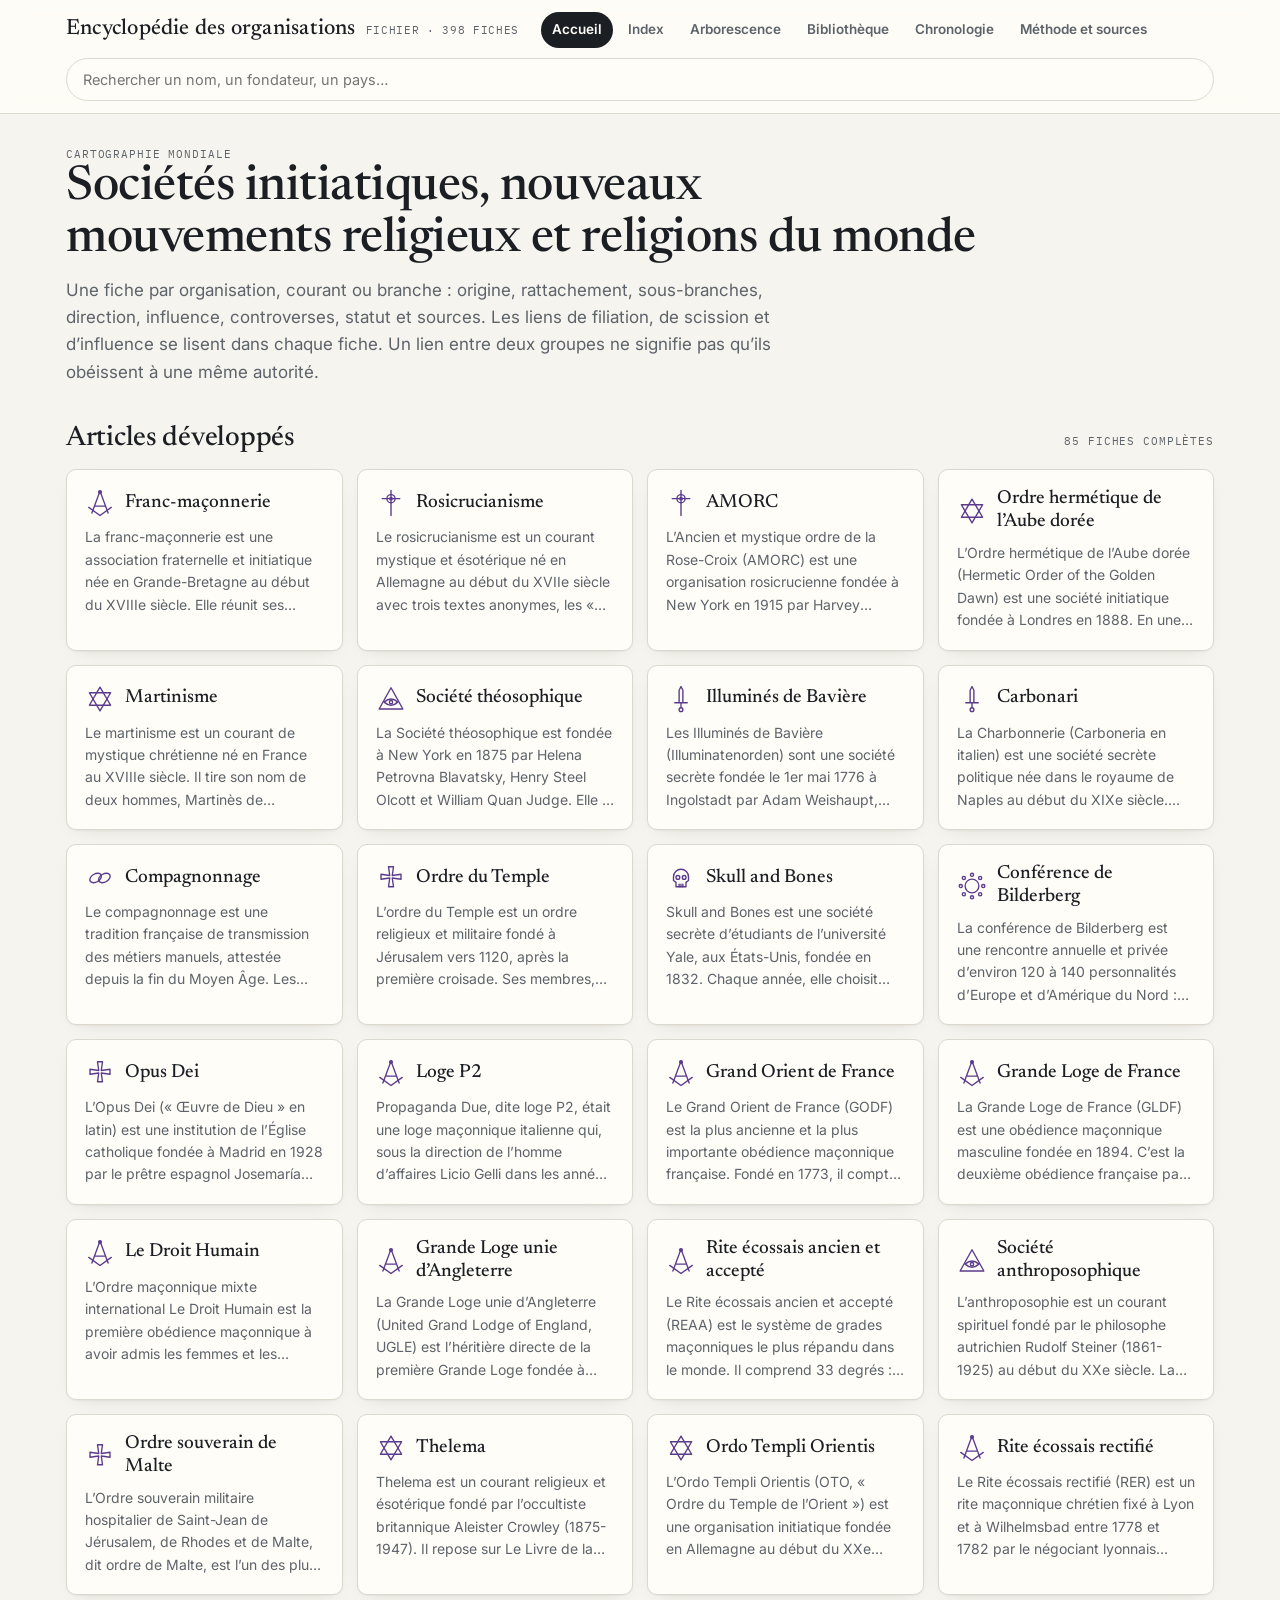
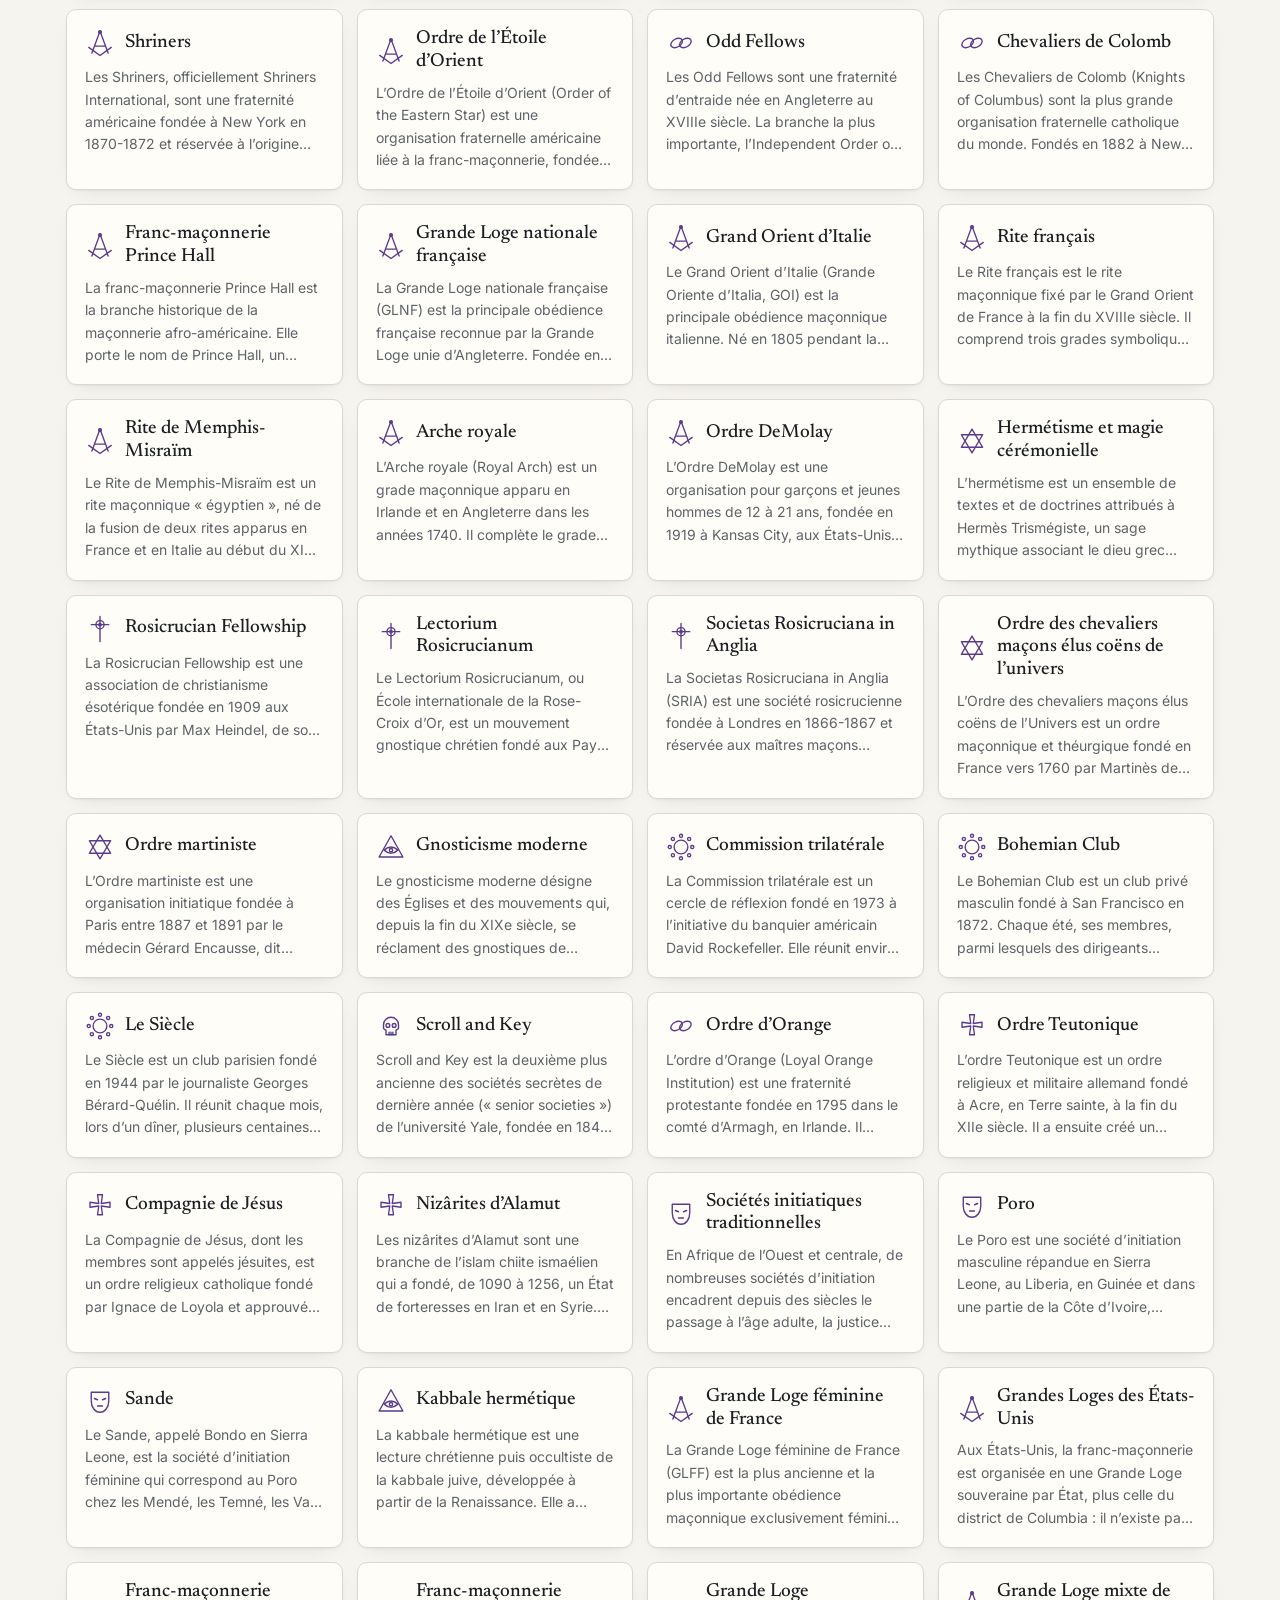
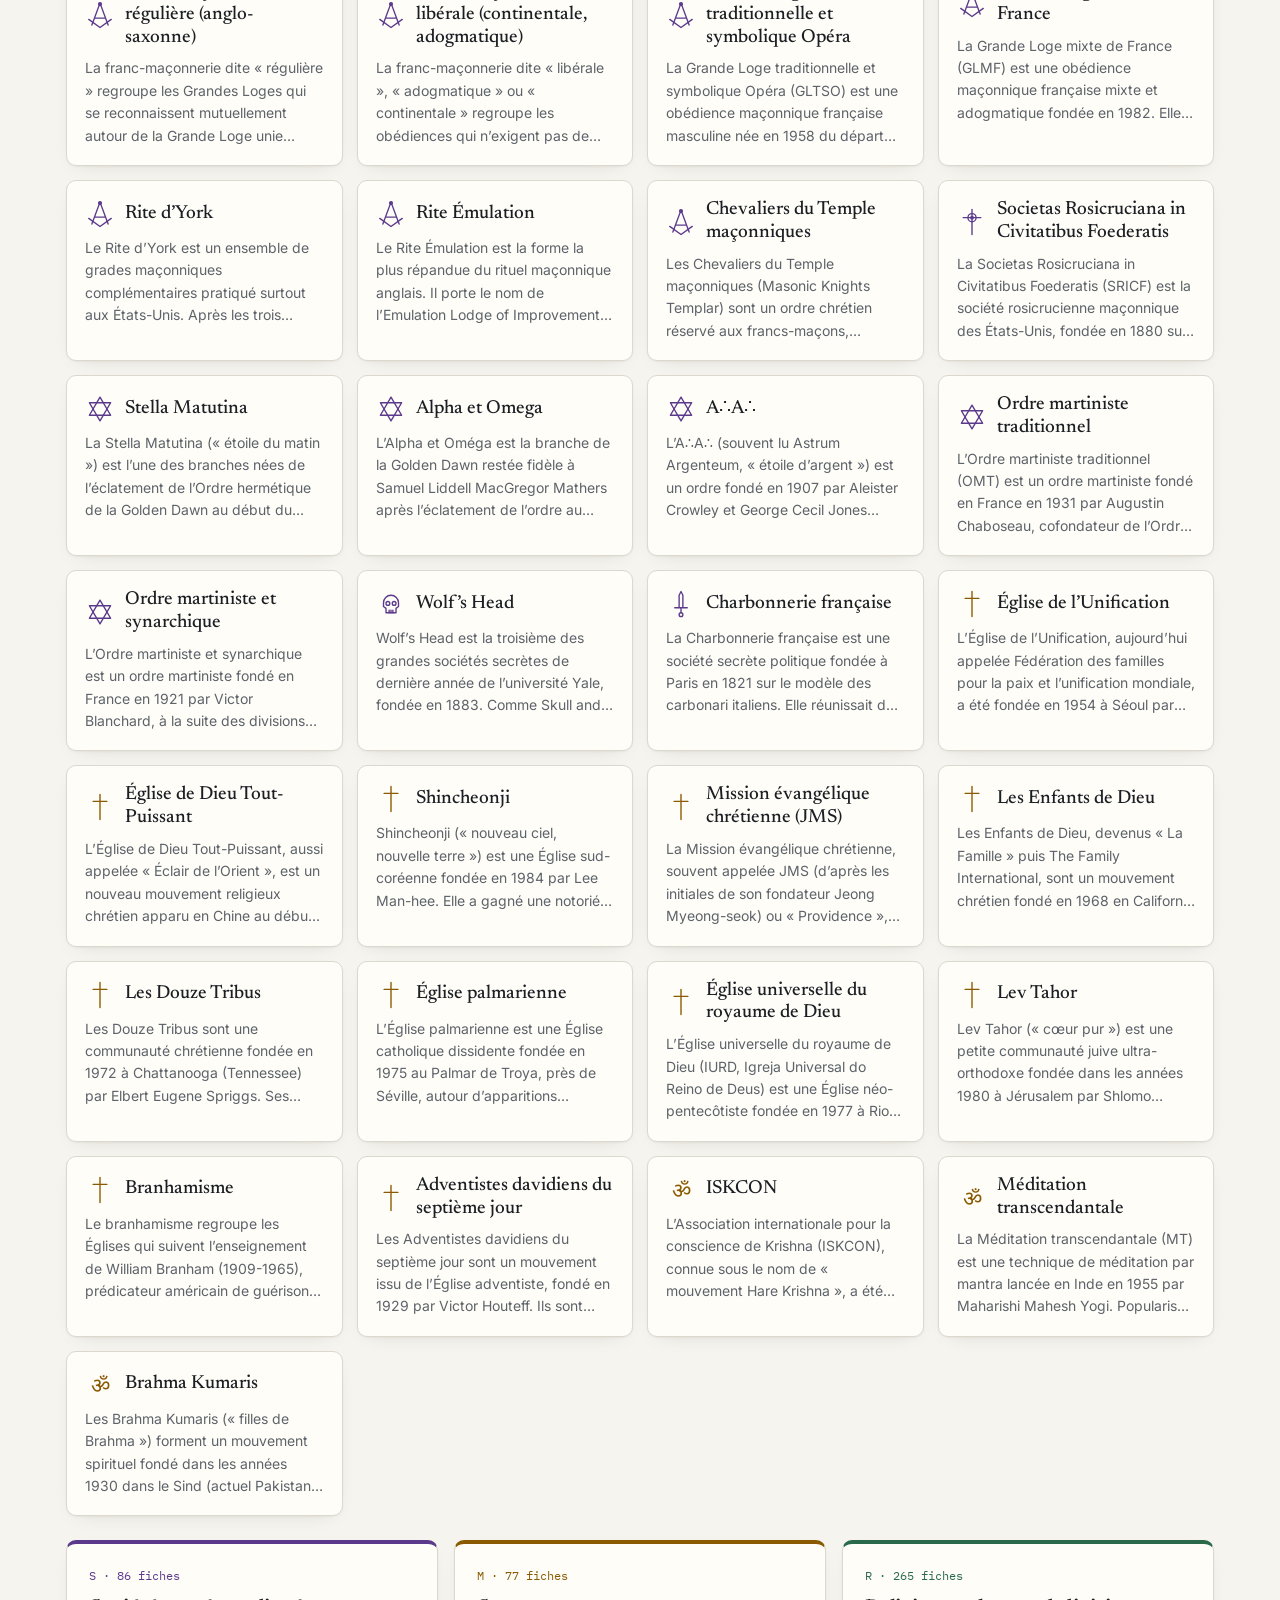
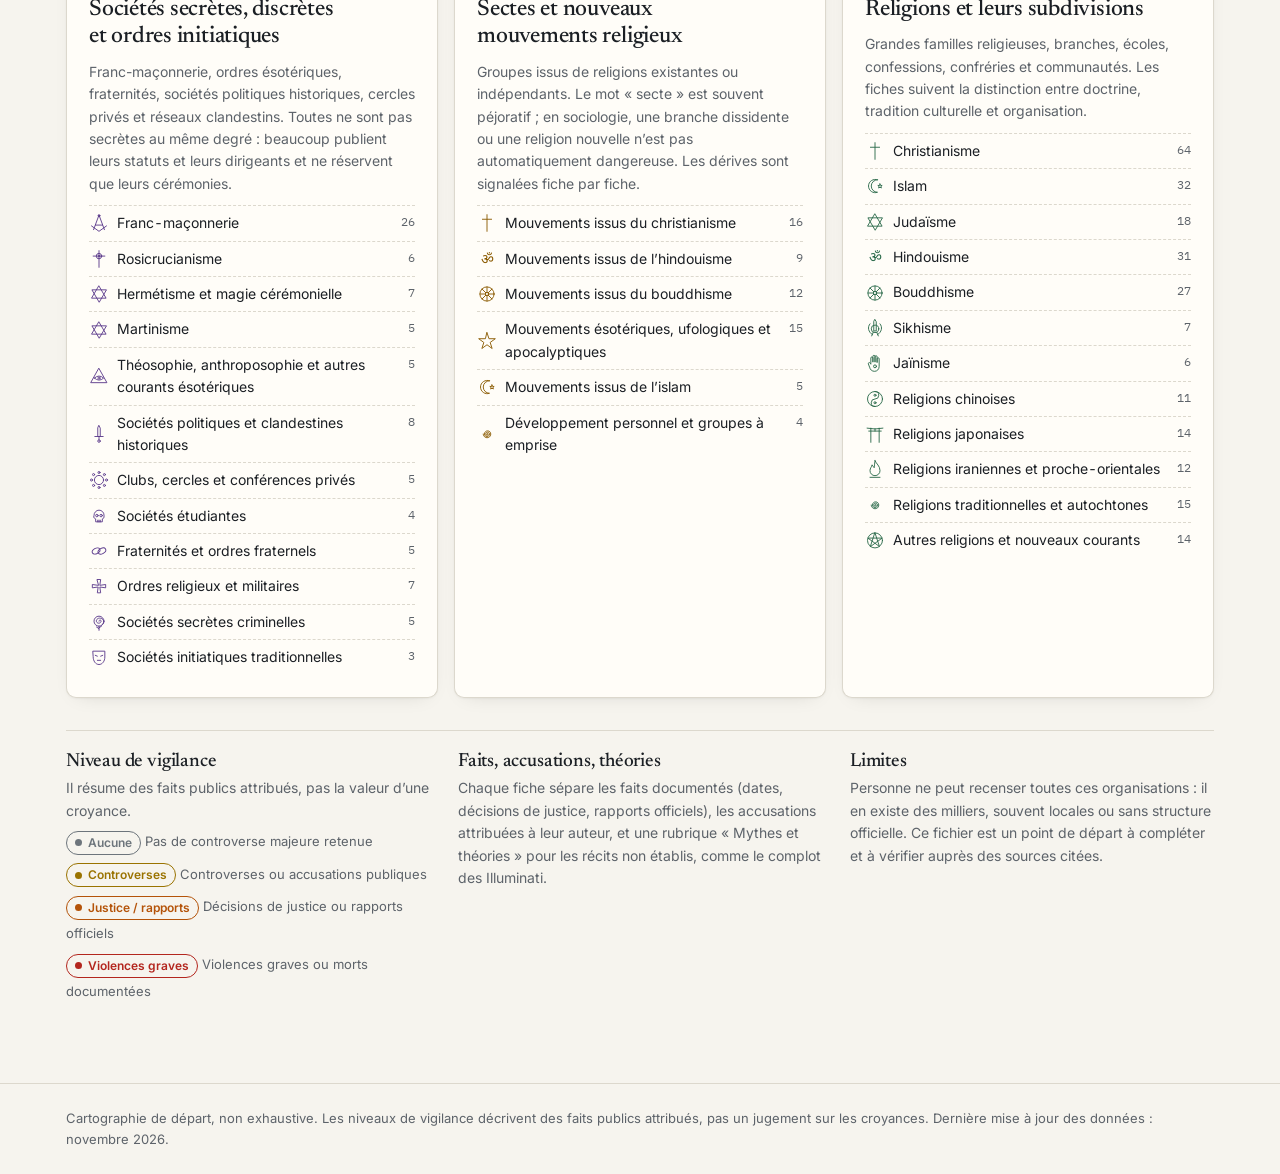
==== commit c5ac1e07: "Encyclopédie : articles développés, mouvements religieux, lot 2 Église universelle du royaume de Die" ====
--- a/encyclopedie/index.html
+++ b/encyclopedie/index.html
@@ -324,6 +324,7 @@
 <script src="articles/societes-9.js"></script>
 <script src="articles/societes-10.js"></script>
 <script src="articles/mouvements-1.js"></script>
+<script src="articles/mouvements-2.js"></script>
 <script src="textes/judaisme.js"></script>
 <script src="textes/christianisme.js"></script>
 <script src="textes/islam.js"></script>
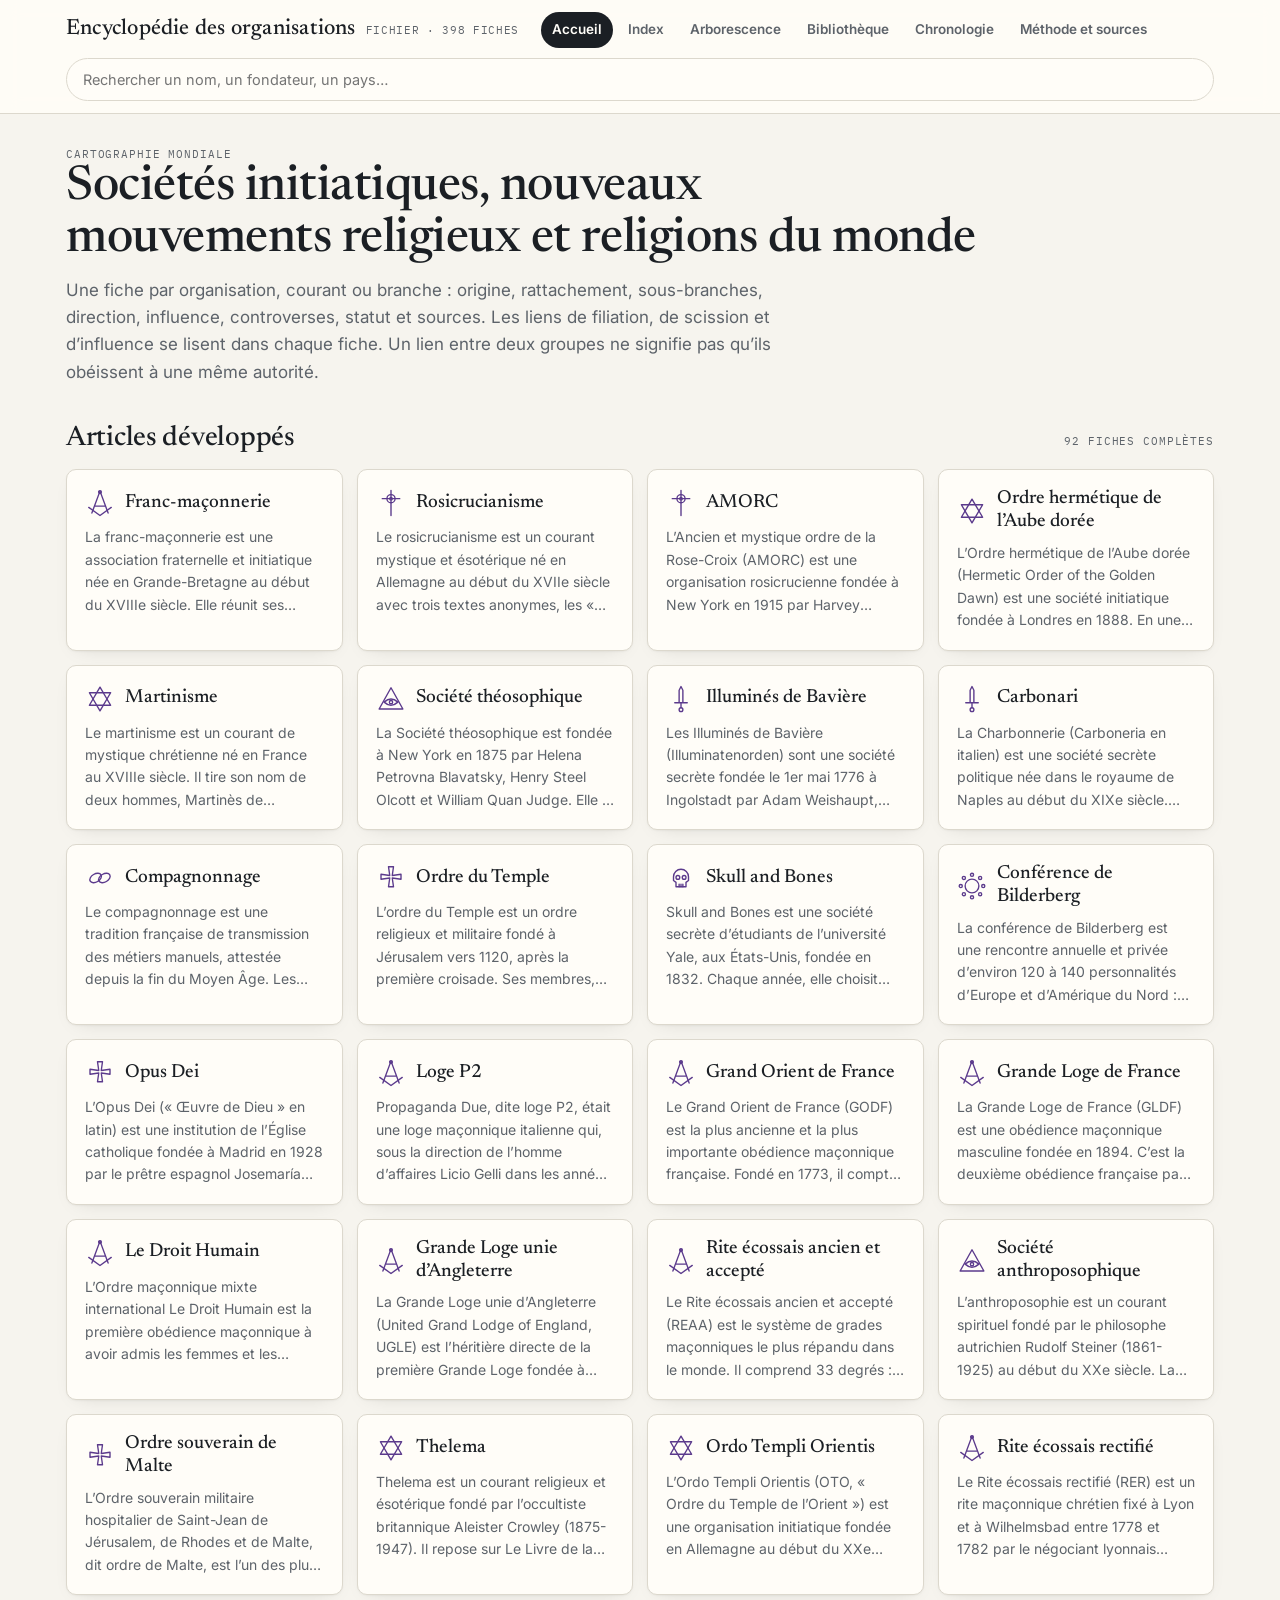
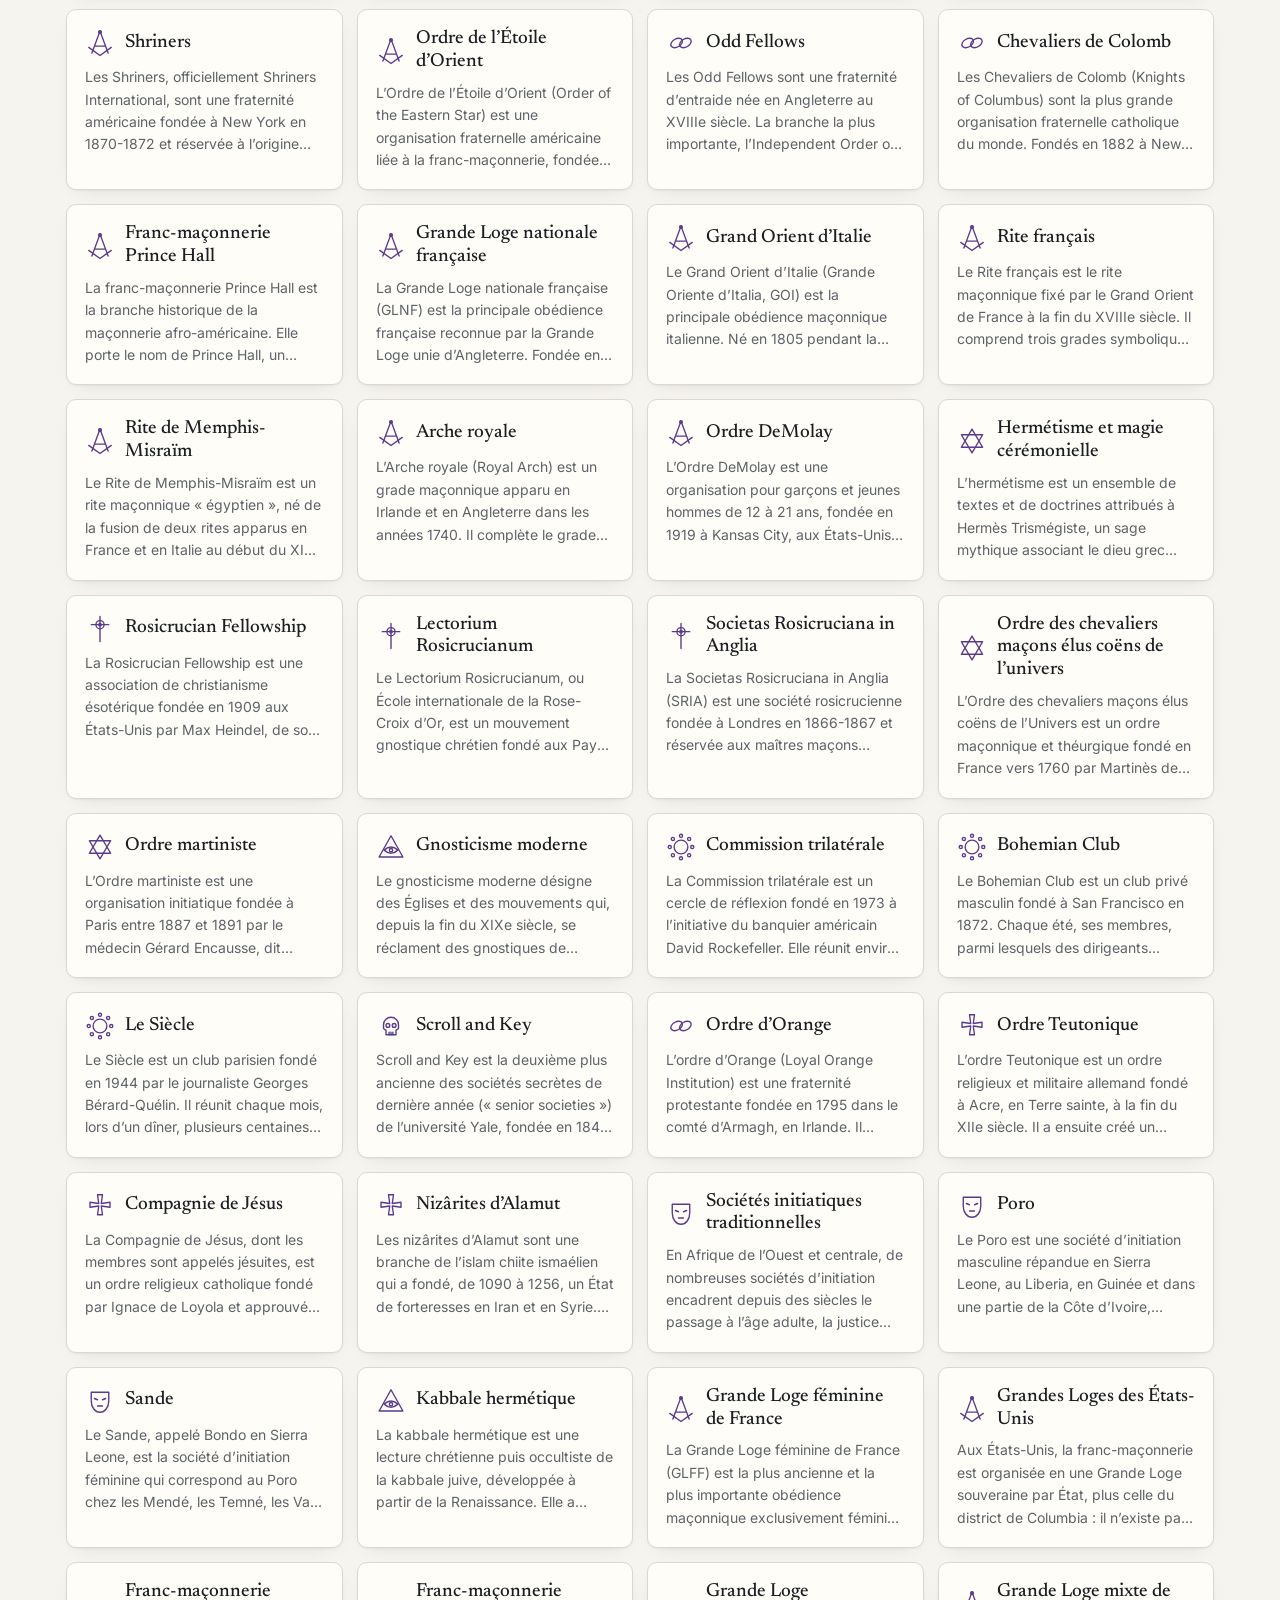
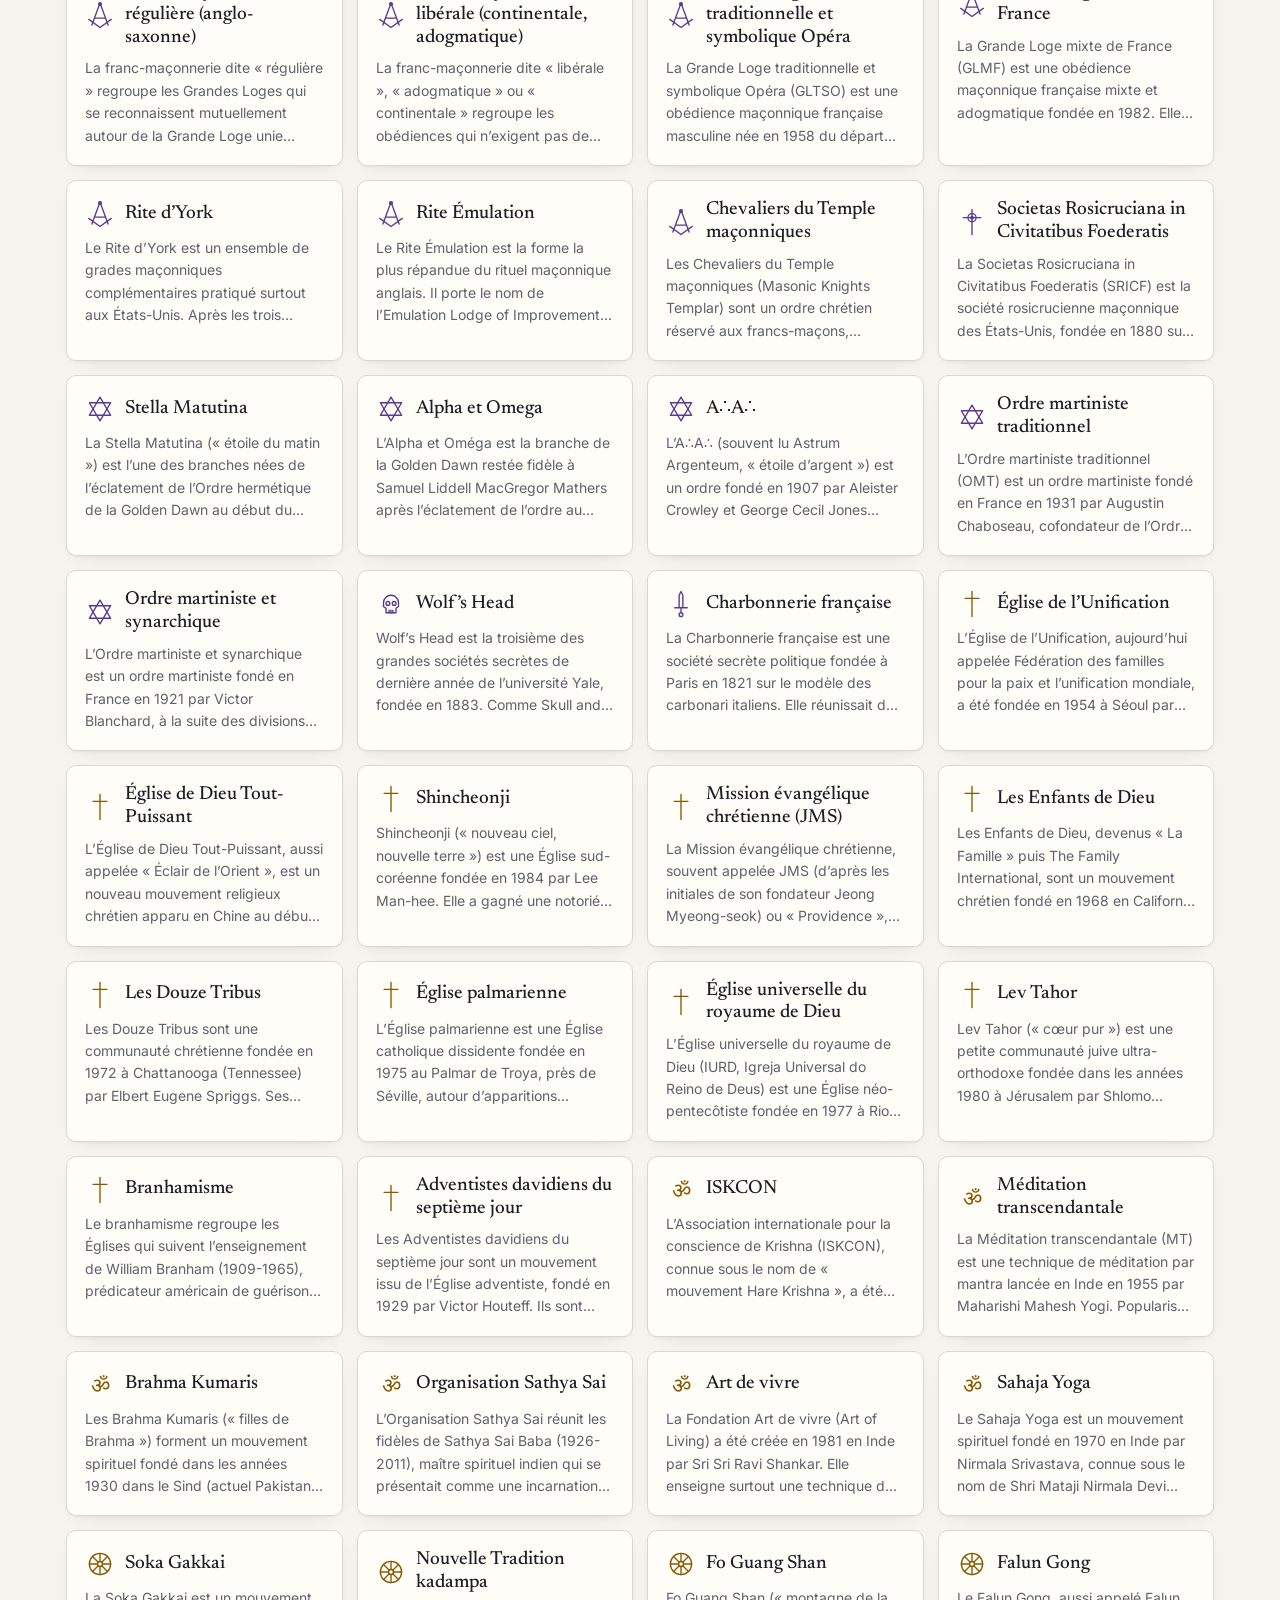
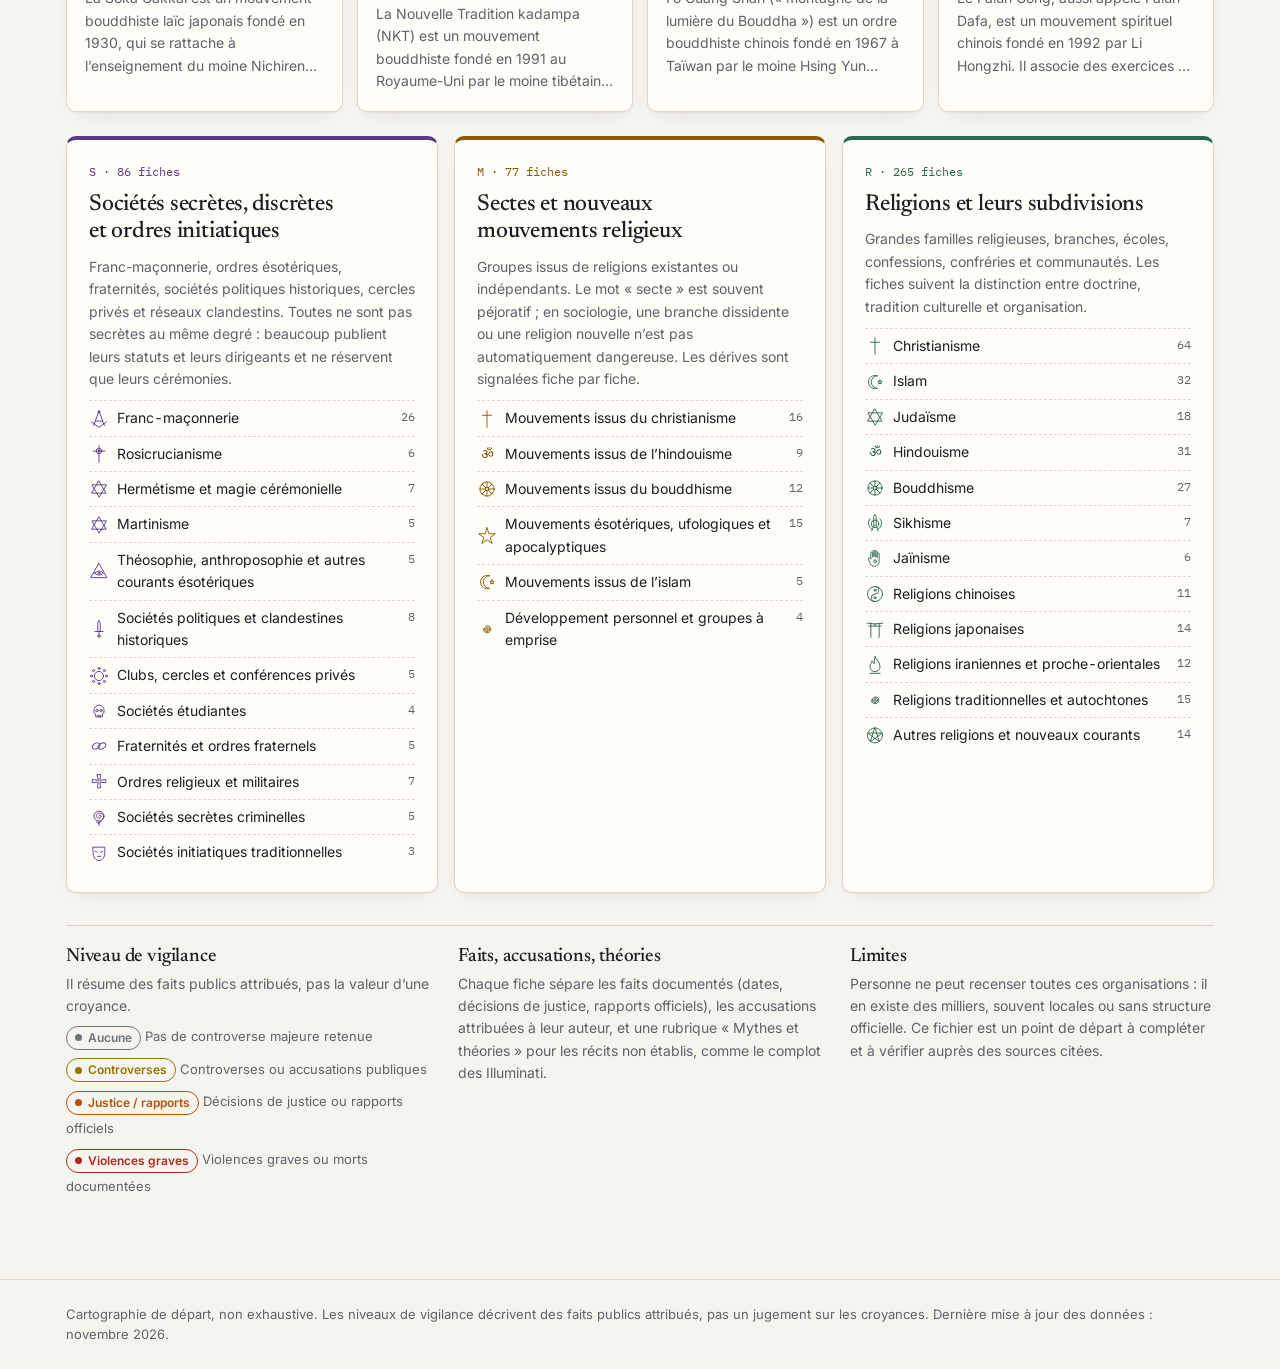
==== commit 2510d6a0: "Encyclopédie : articles développés, mouvements religieux, lot 3 Organisation Sathya Sai, Art de vivr" ====
--- a/encyclopedie/index.html
+++ b/encyclopedie/index.html
@@ -325,6 +325,7 @@
 <script src="articles/societes-10.js"></script>
 <script src="articles/mouvements-1.js"></script>
 <script src="articles/mouvements-2.js"></script>
+<script src="articles/mouvements-3.js"></script>
 <script src="textes/judaisme.js"></script>
 <script src="textes/christianisme.js"></script>
 <script src="textes/islam.js"></script>
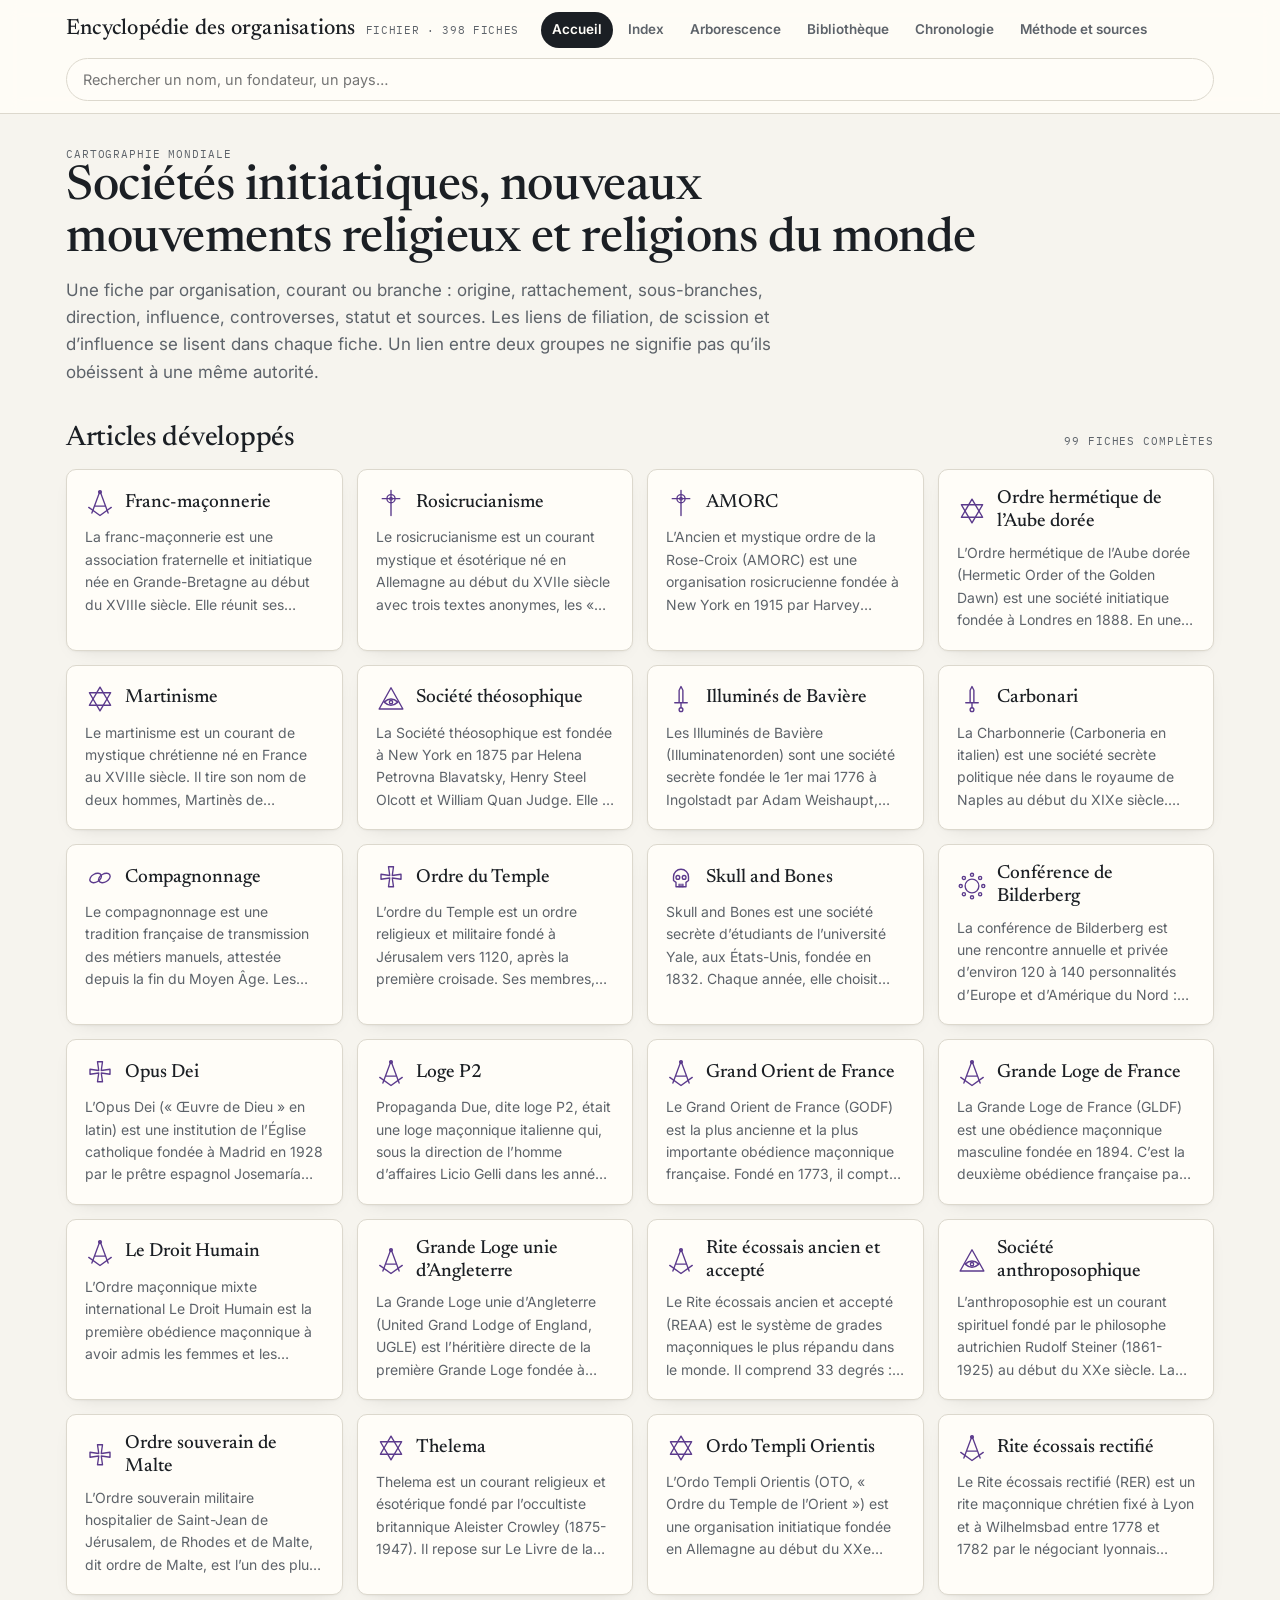
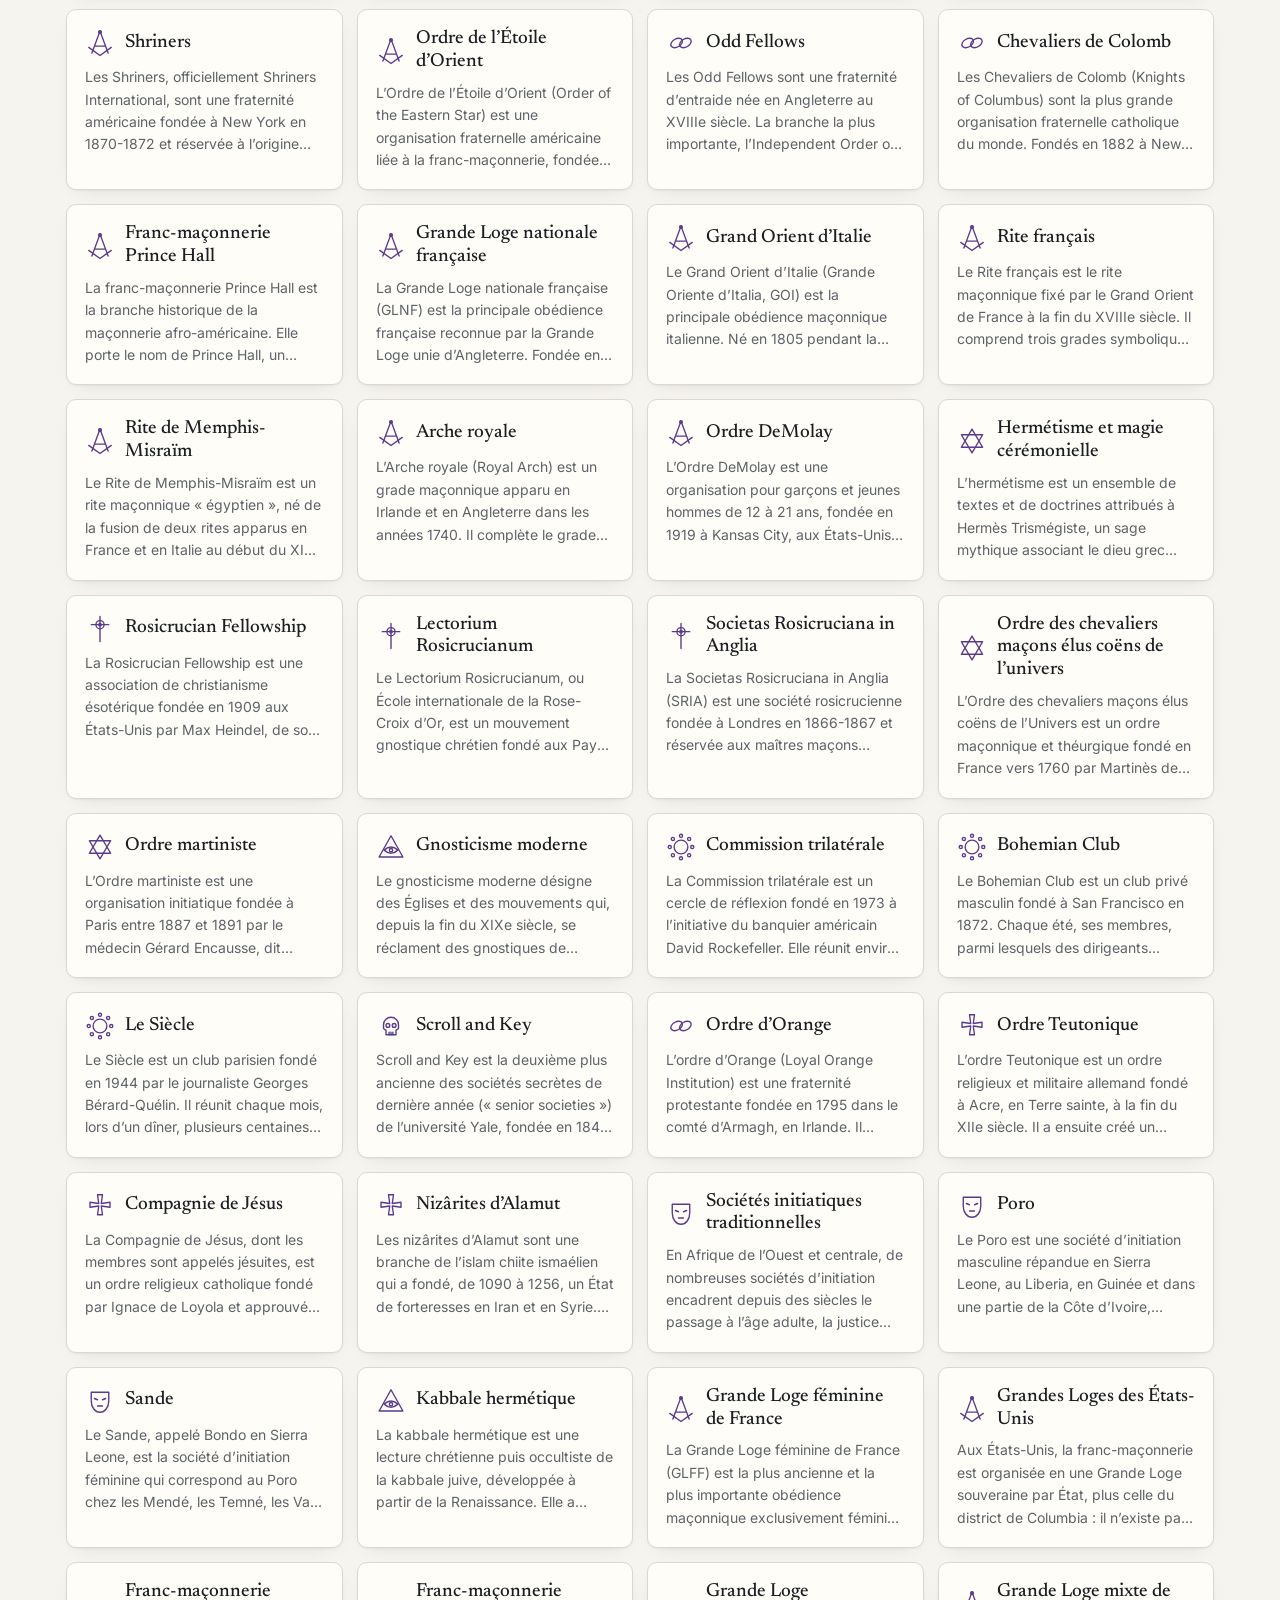
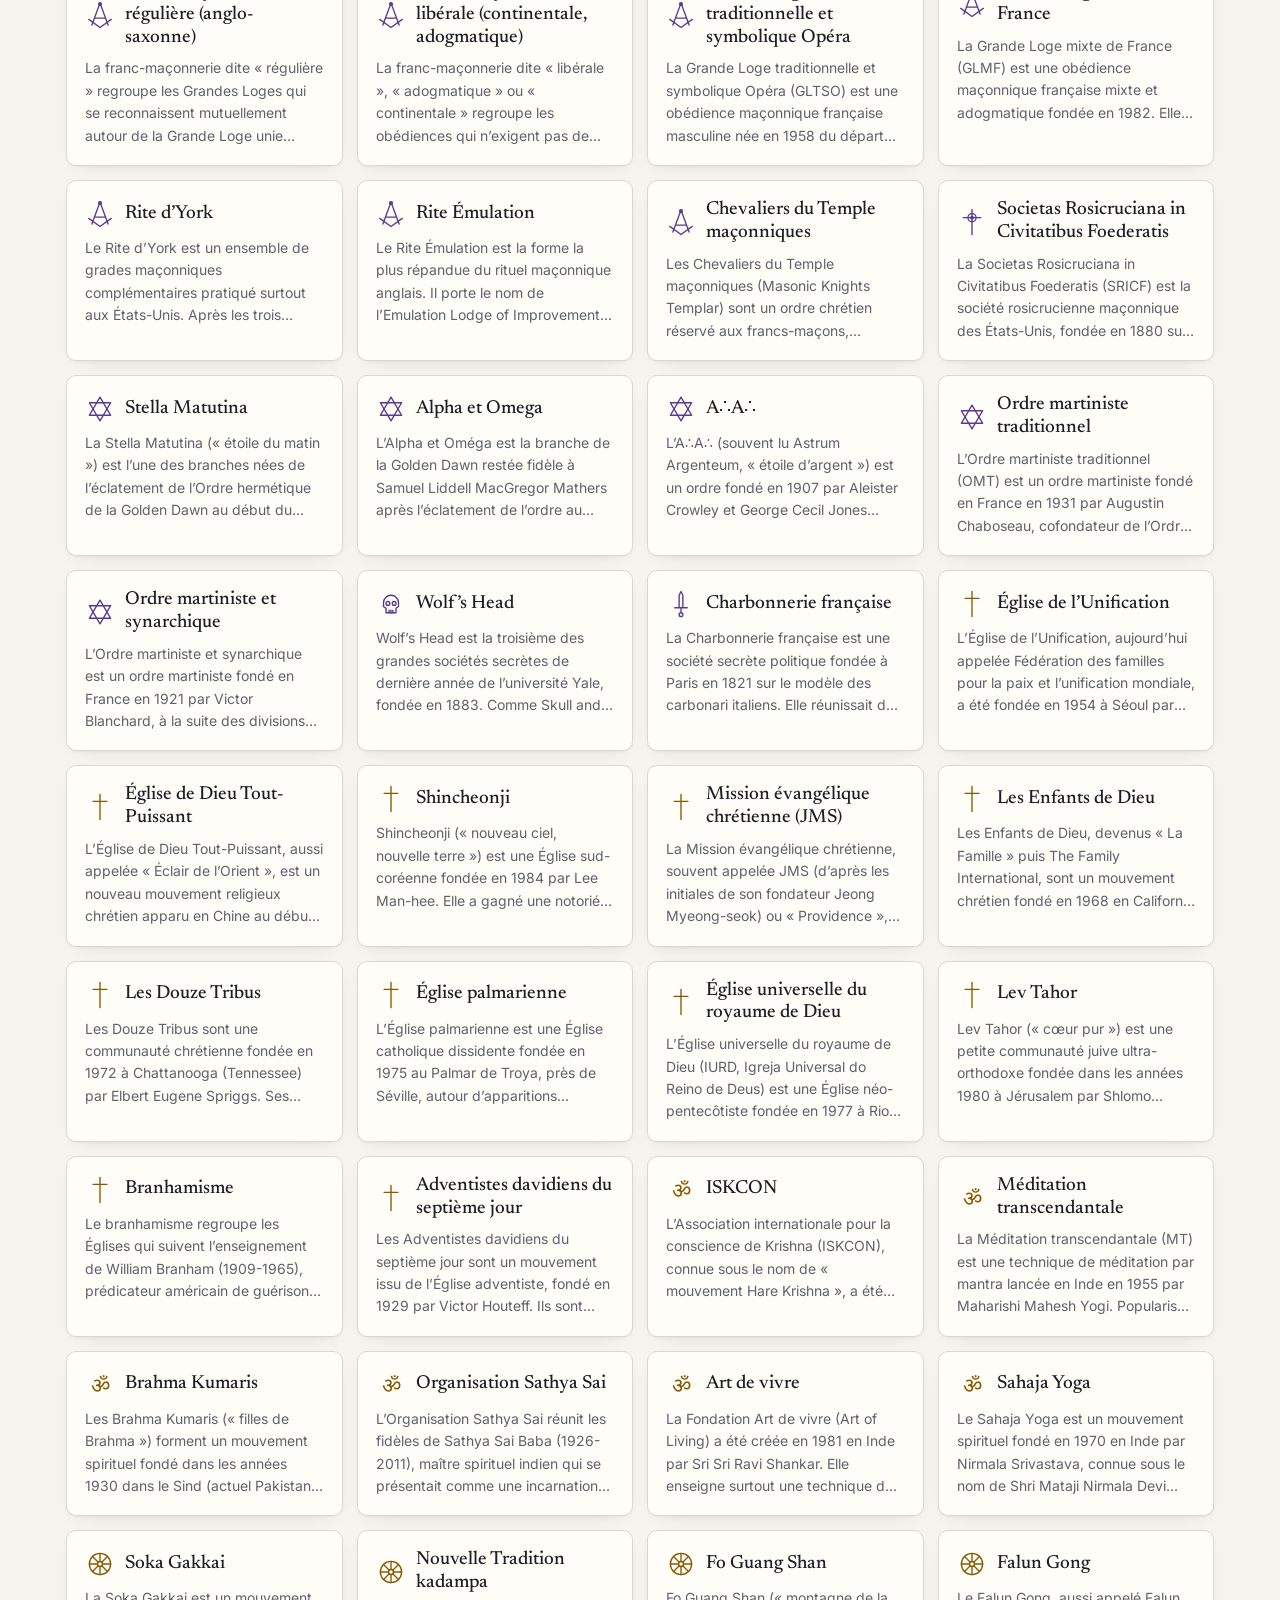
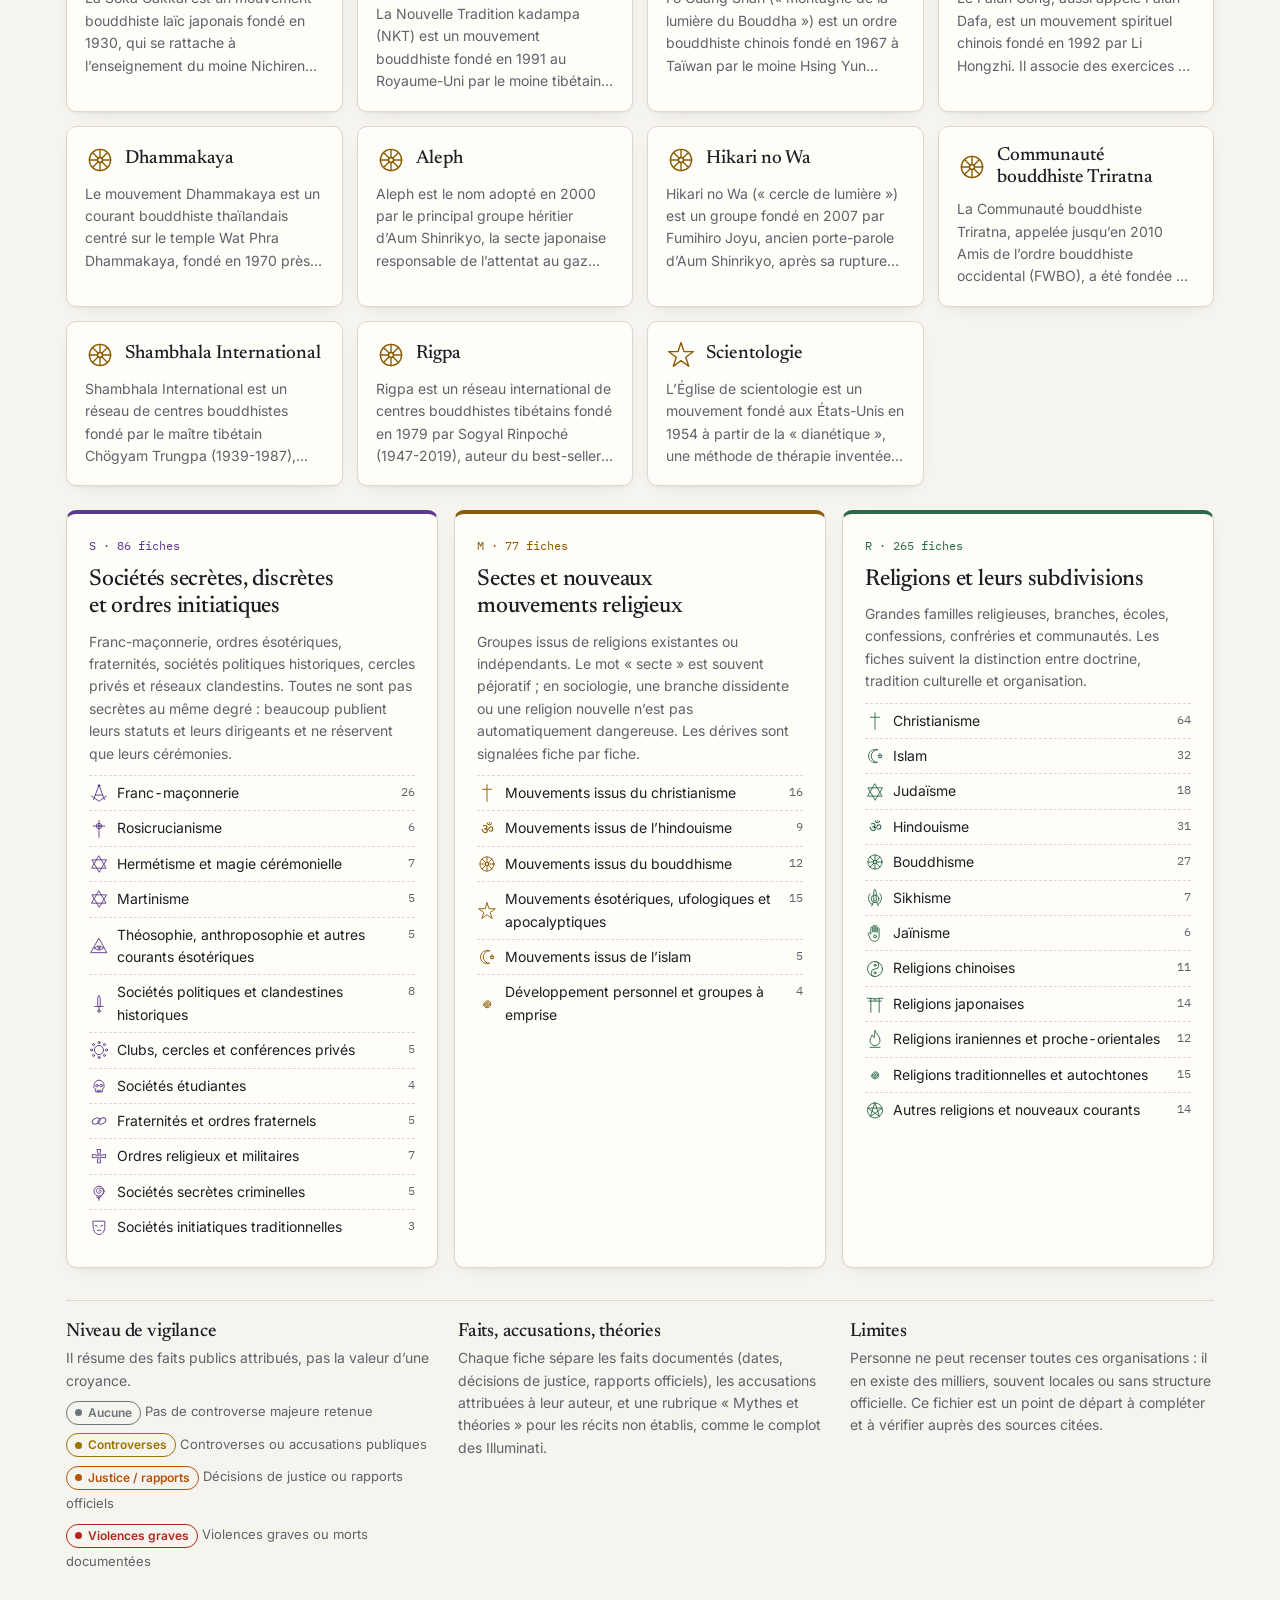
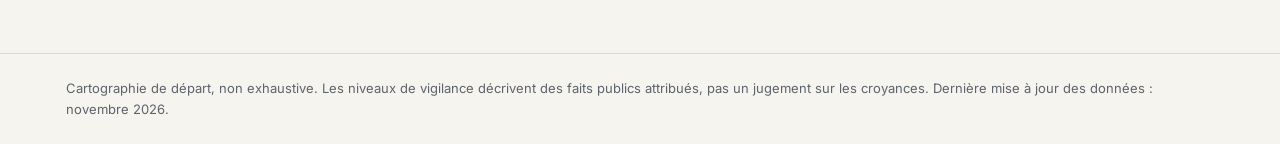
==== commit c742bccc: "Encyclopédie : articles développés, mouvements religieux, lot 4 Dhammakaya, Aleph, Hikari no Wa, Tri" ====
--- a/encyclopedie/index.html
+++ b/encyclopedie/index.html
@@ -326,6 +326,7 @@
 <script src="articles/mouvements-1.js"></script>
 <script src="articles/mouvements-2.js"></script>
 <script src="articles/mouvements-3.js"></script>
+<script src="articles/mouvements-4.js"></script>
 <script src="textes/judaisme.js"></script>
 <script src="textes/christianisme.js"></script>
 <script src="textes/islam.js"></script>
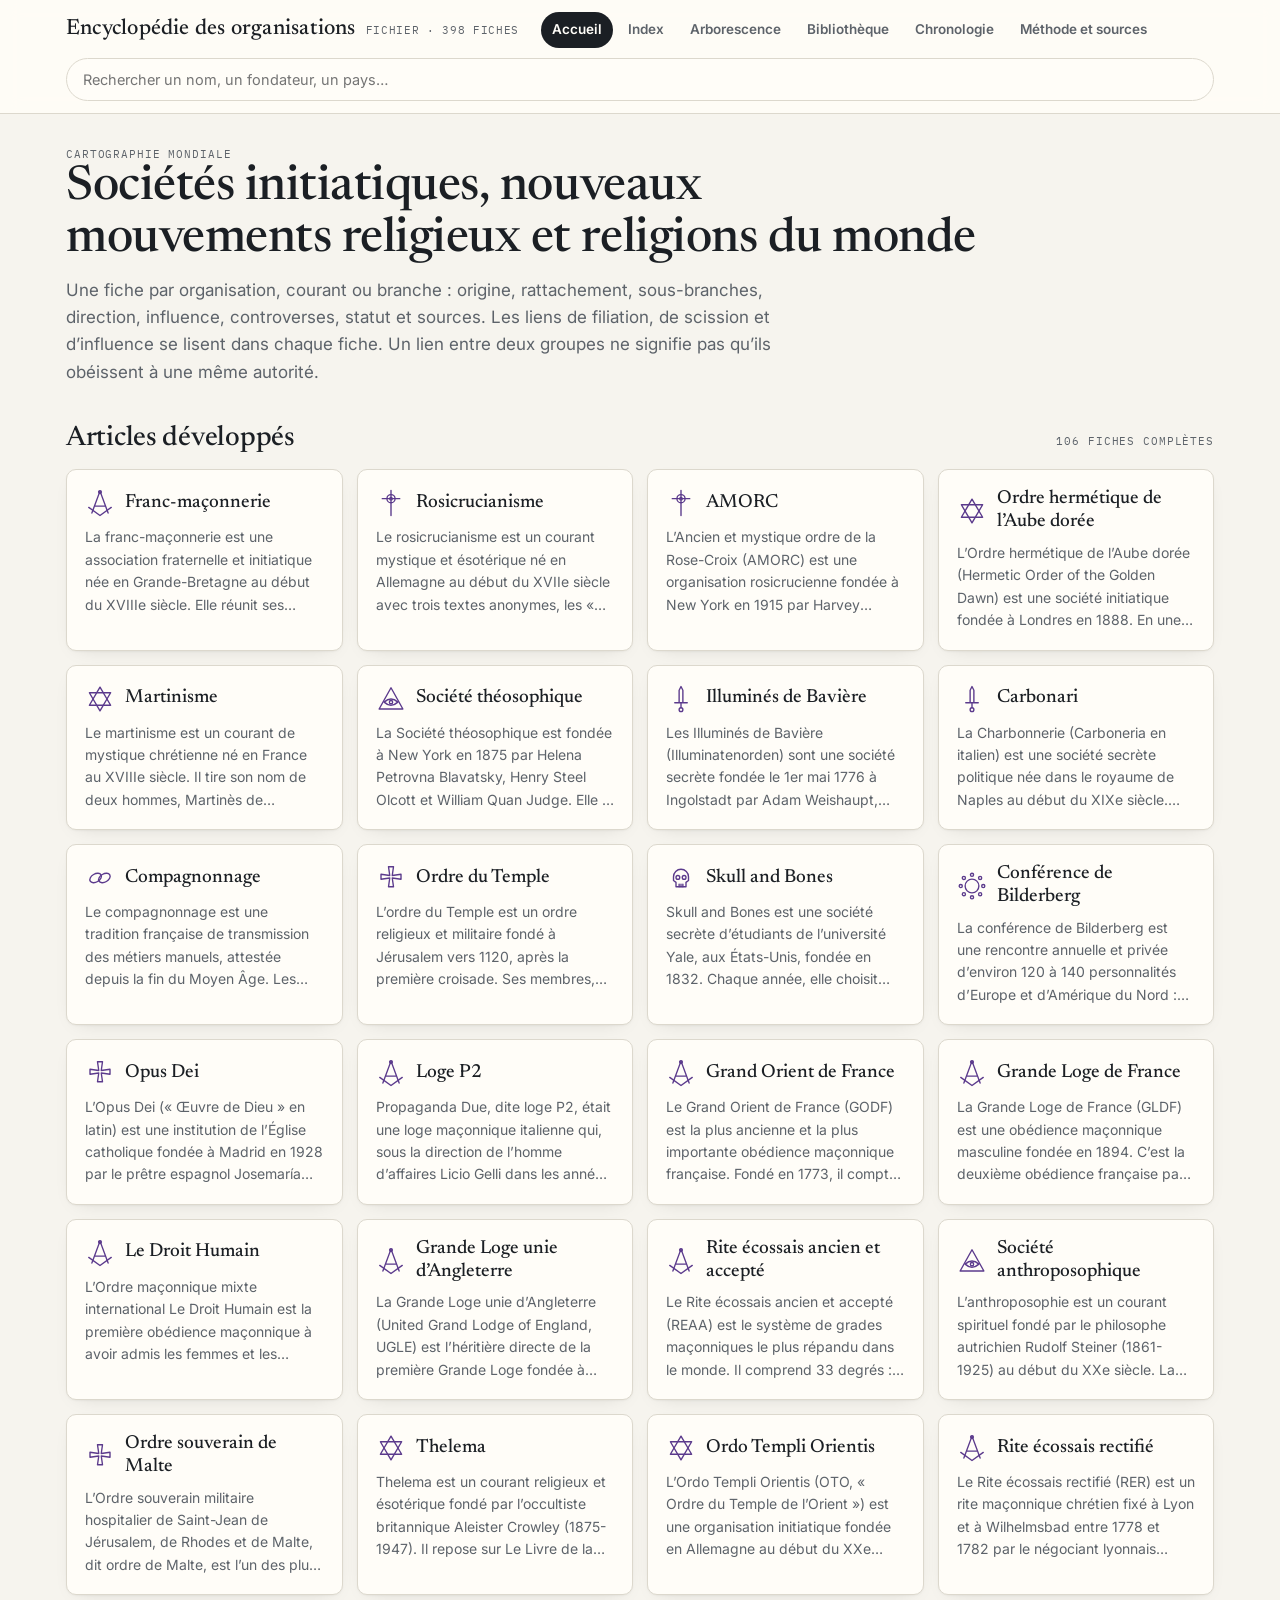
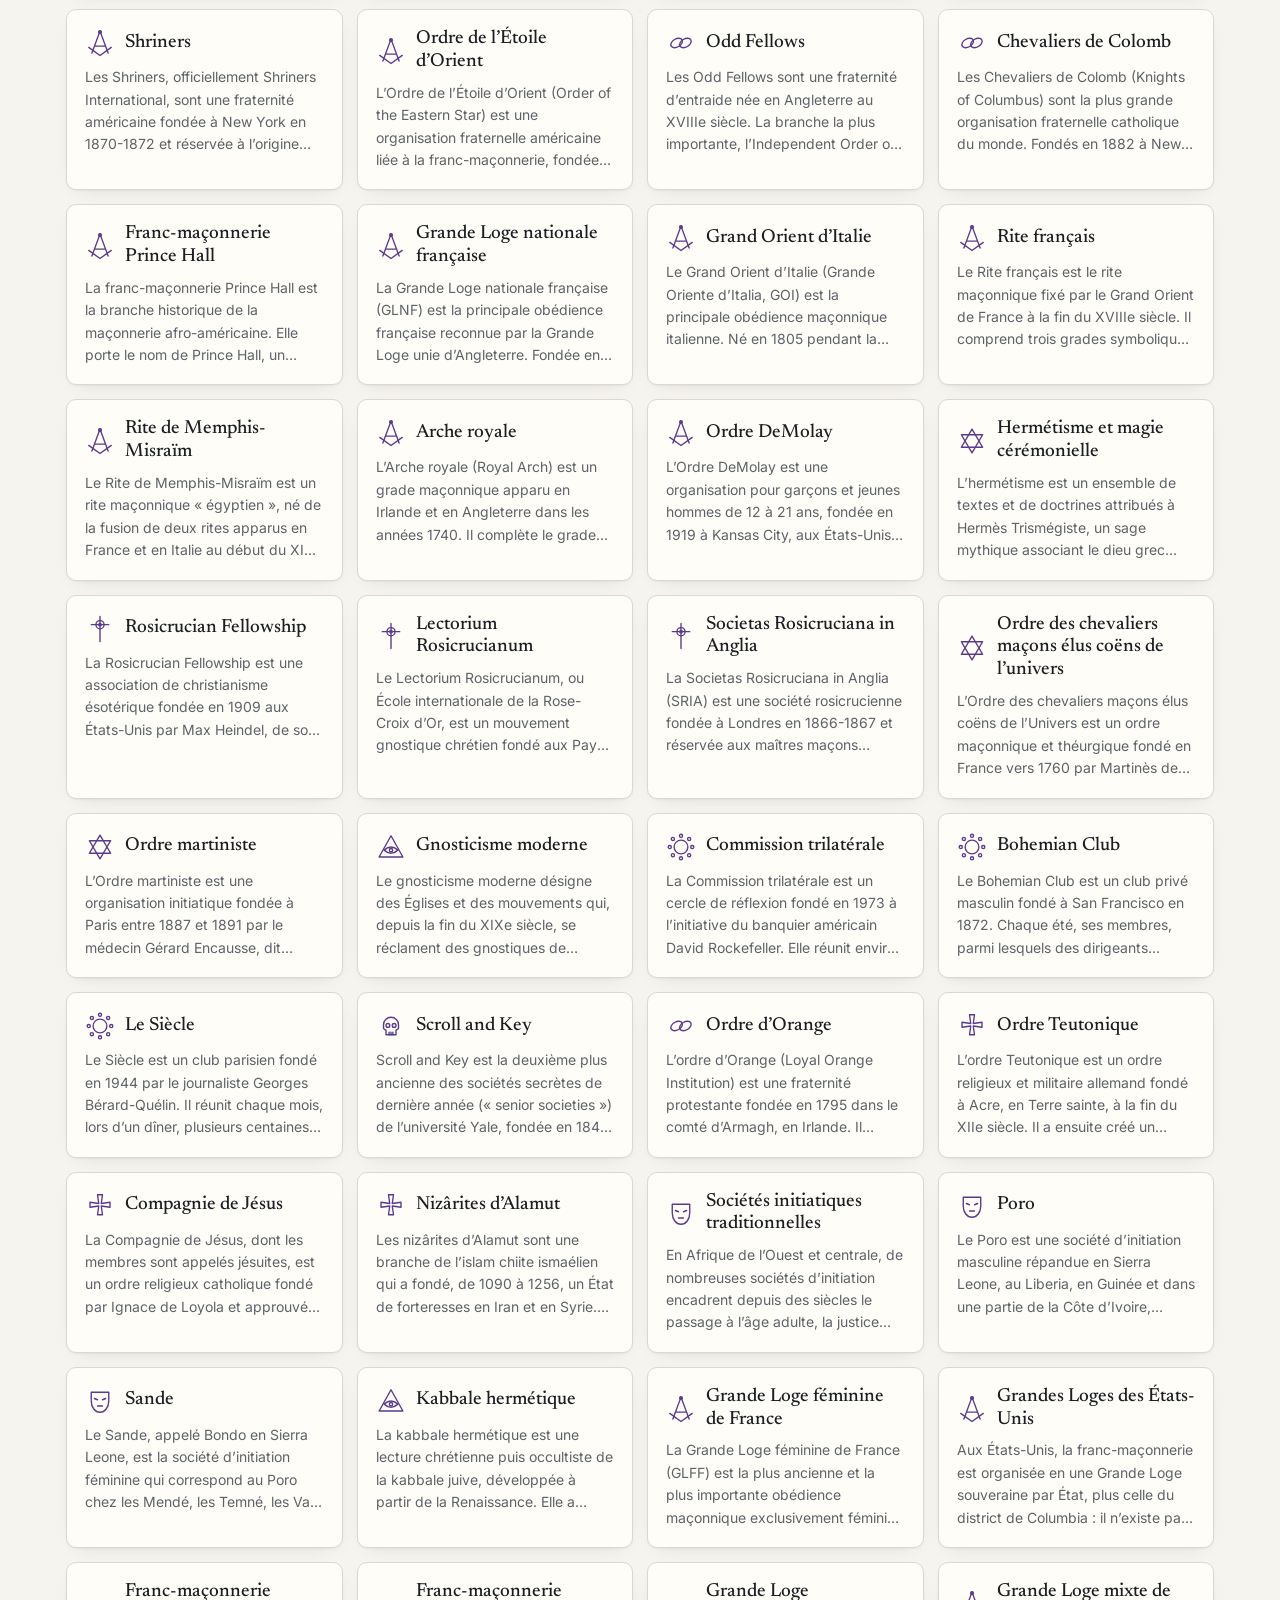
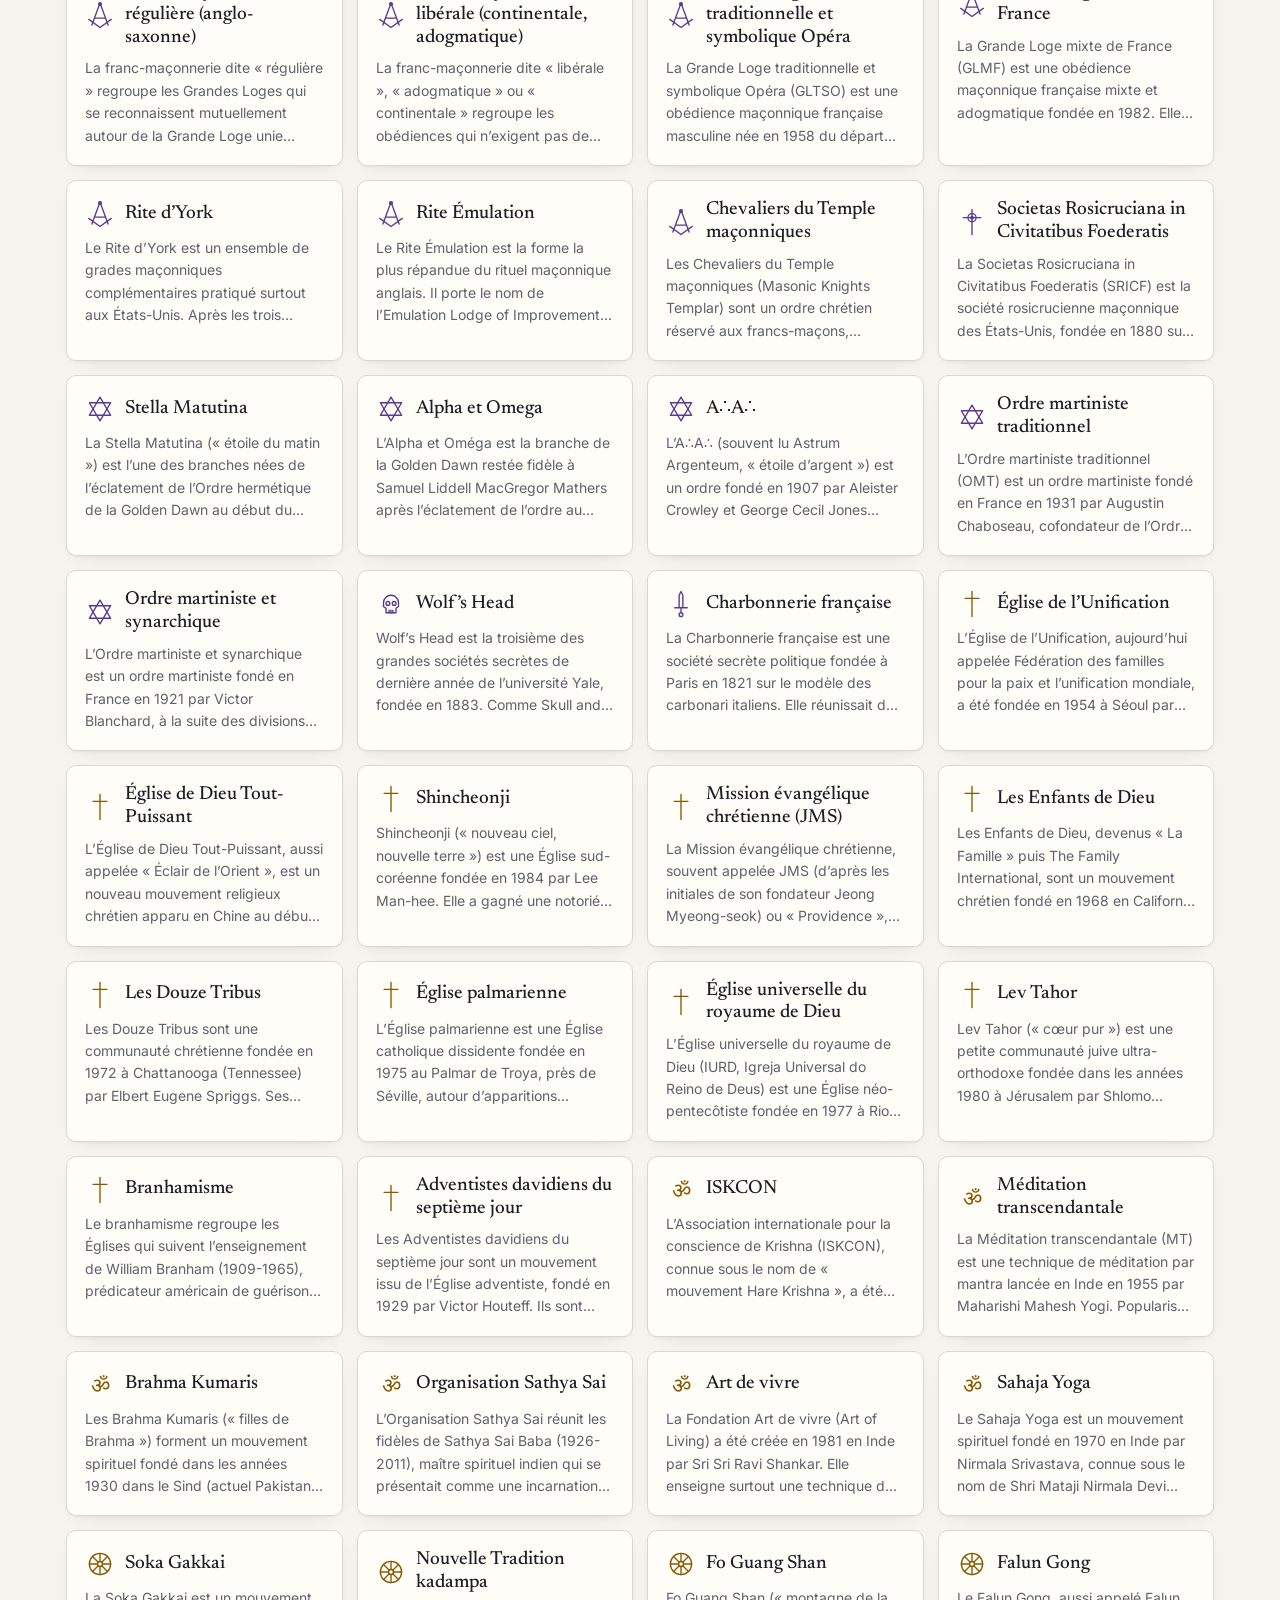
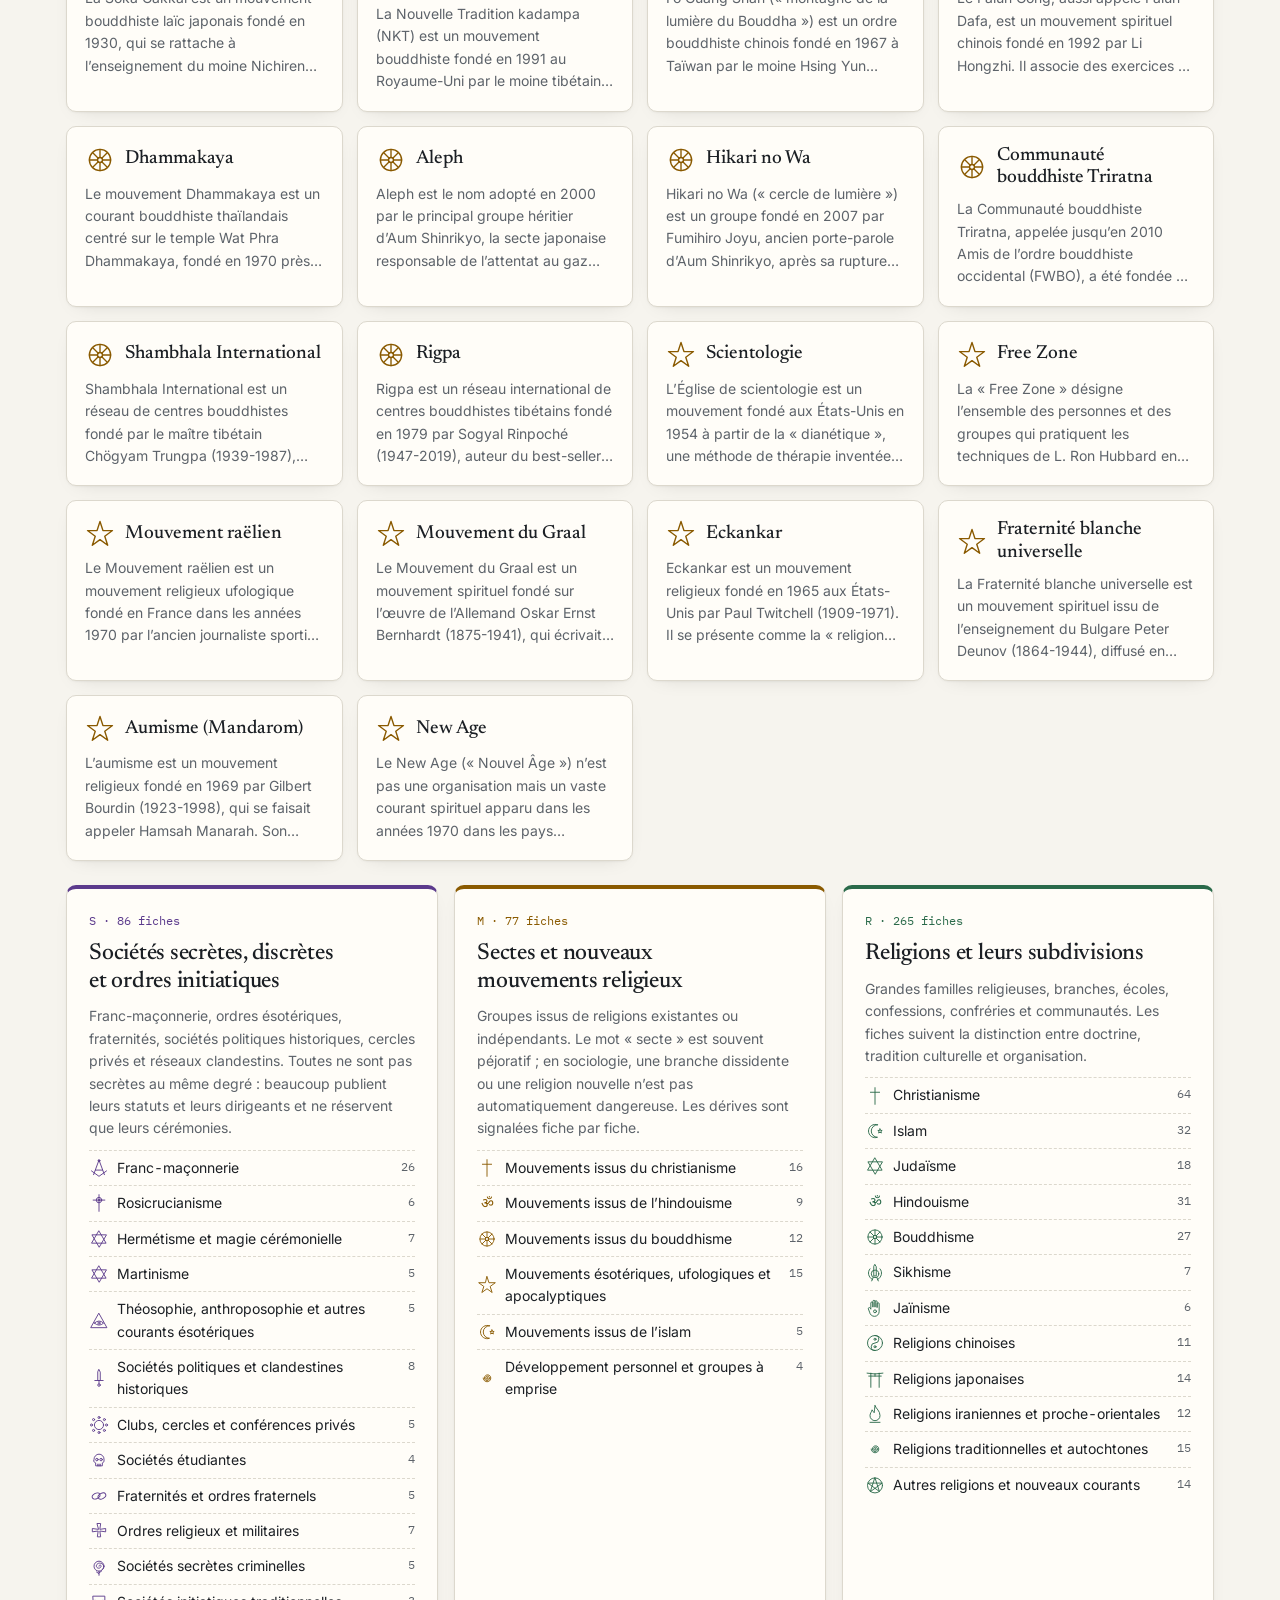
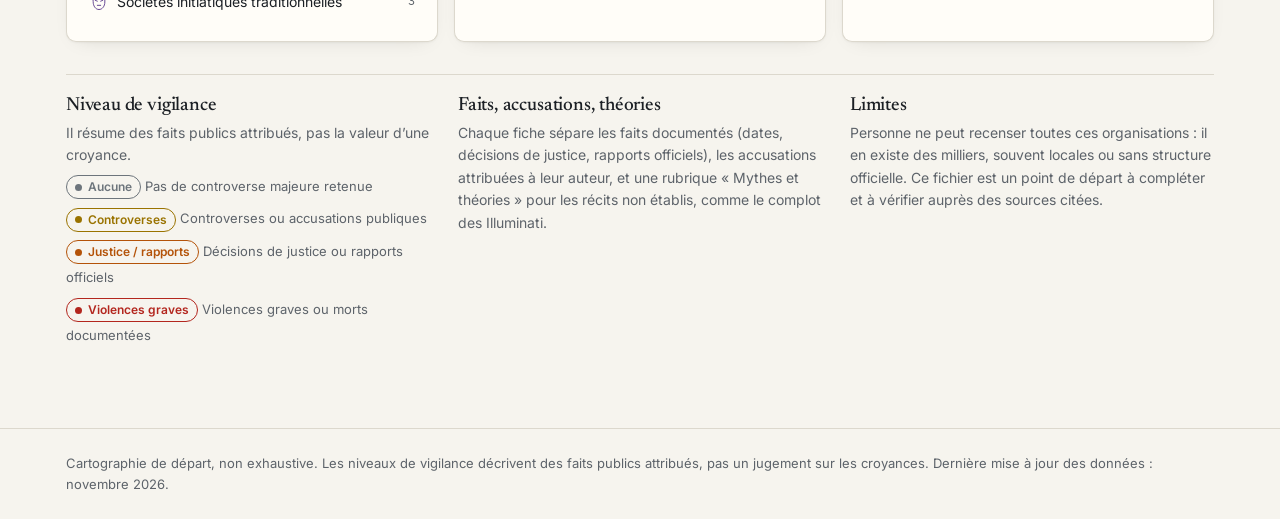
==== commit 723edbcc: "Encyclopédie : articles développés, mouvements religieux, lot 5 Free Zone, Mouvement raëlien, Mouvem" ====
--- a/encyclopedie/index.html
+++ b/encyclopedie/index.html
@@ -327,6 +327,7 @@
 <script src="articles/mouvements-2.js"></script>
 <script src="articles/mouvements-3.js"></script>
 <script src="articles/mouvements-4.js"></script>
+<script src="articles/mouvements-5.js"></script>
 <script src="textes/judaisme.js"></script>
 <script src="textes/christianisme.js"></script>
 <script src="textes/islam.js"></script>
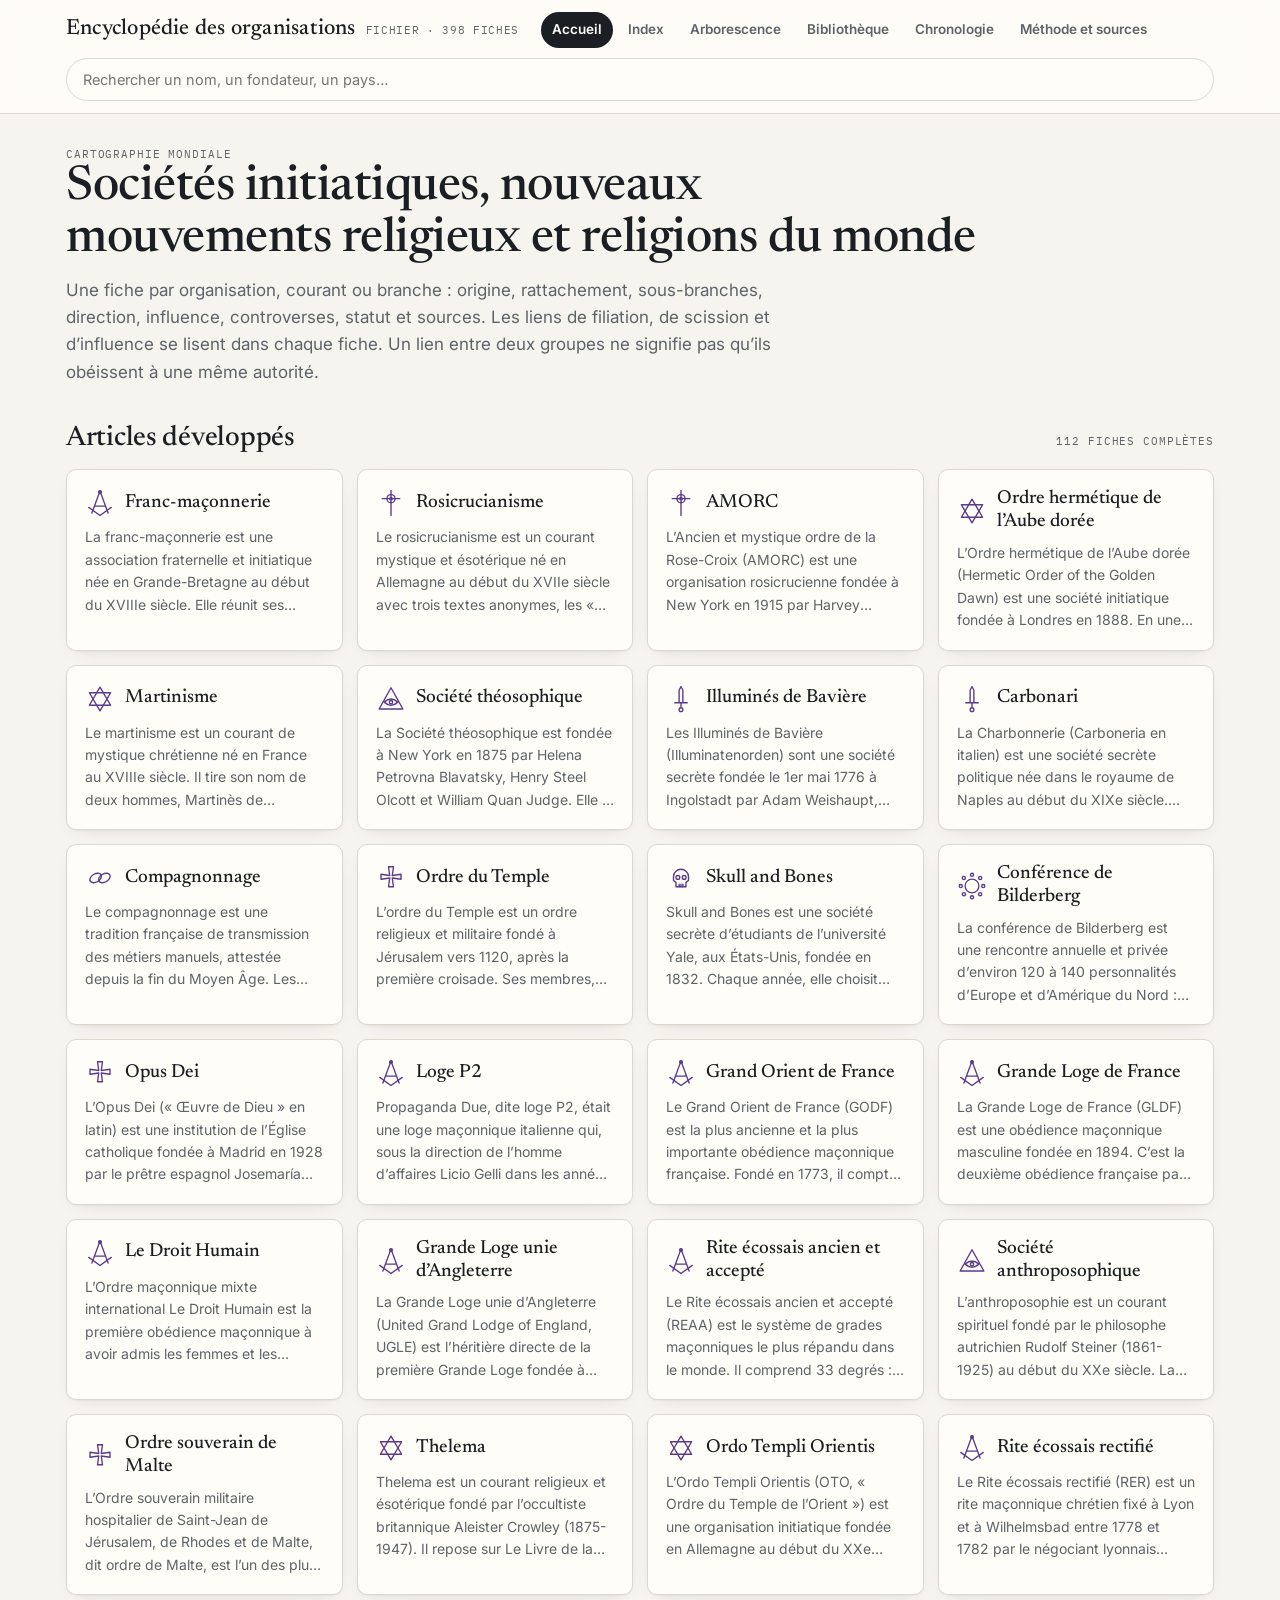
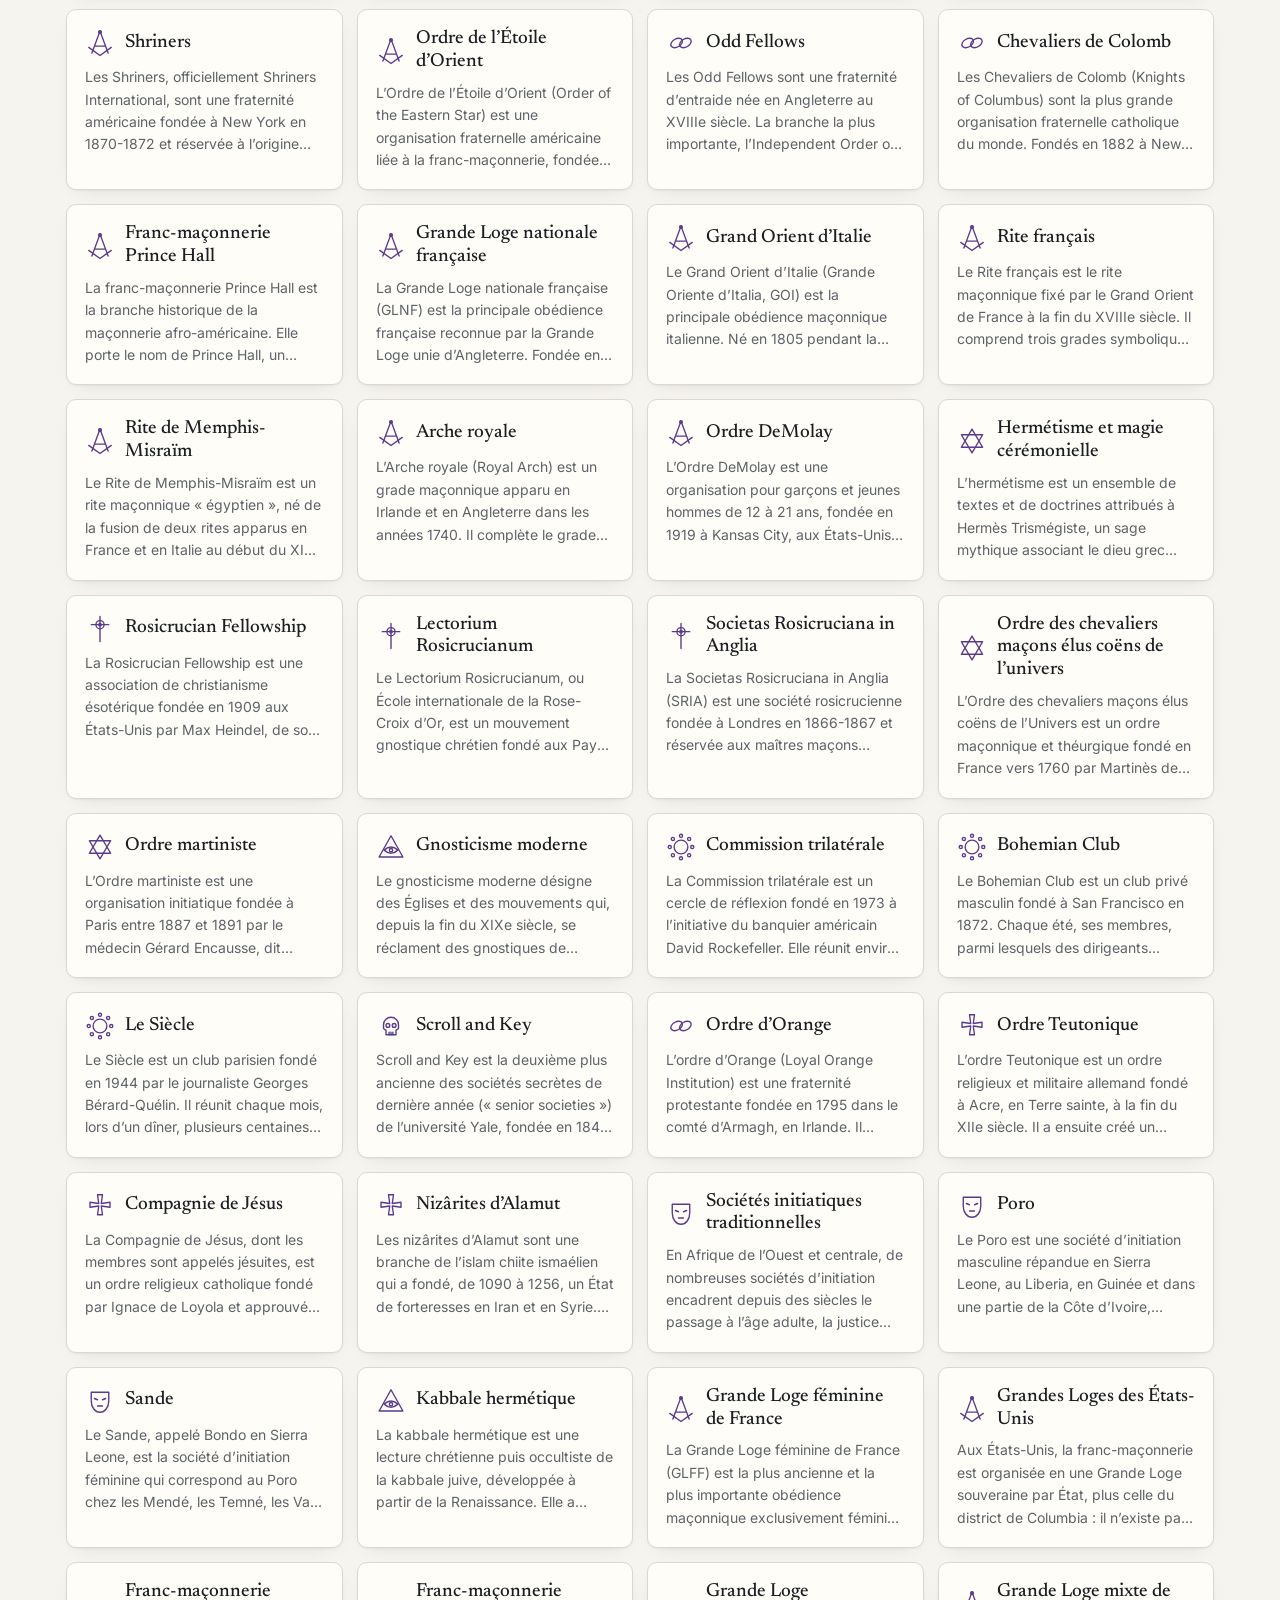
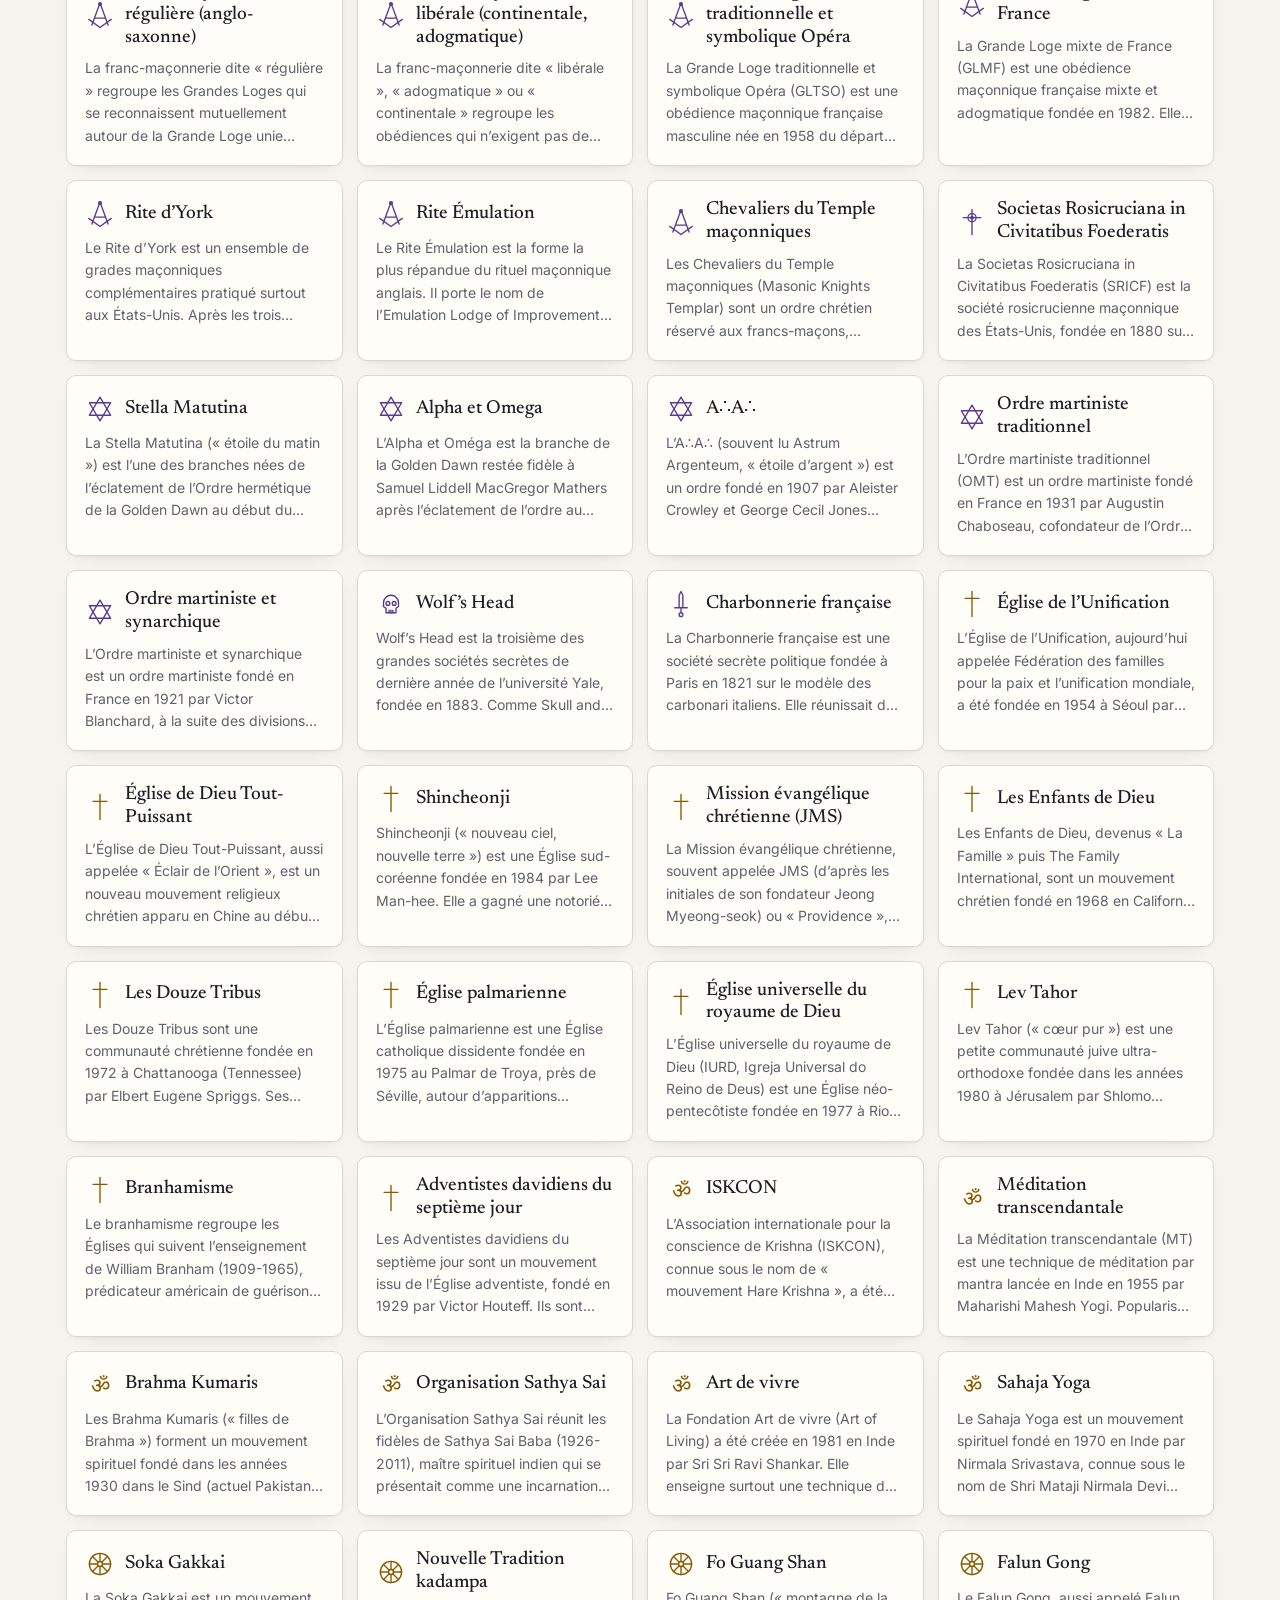
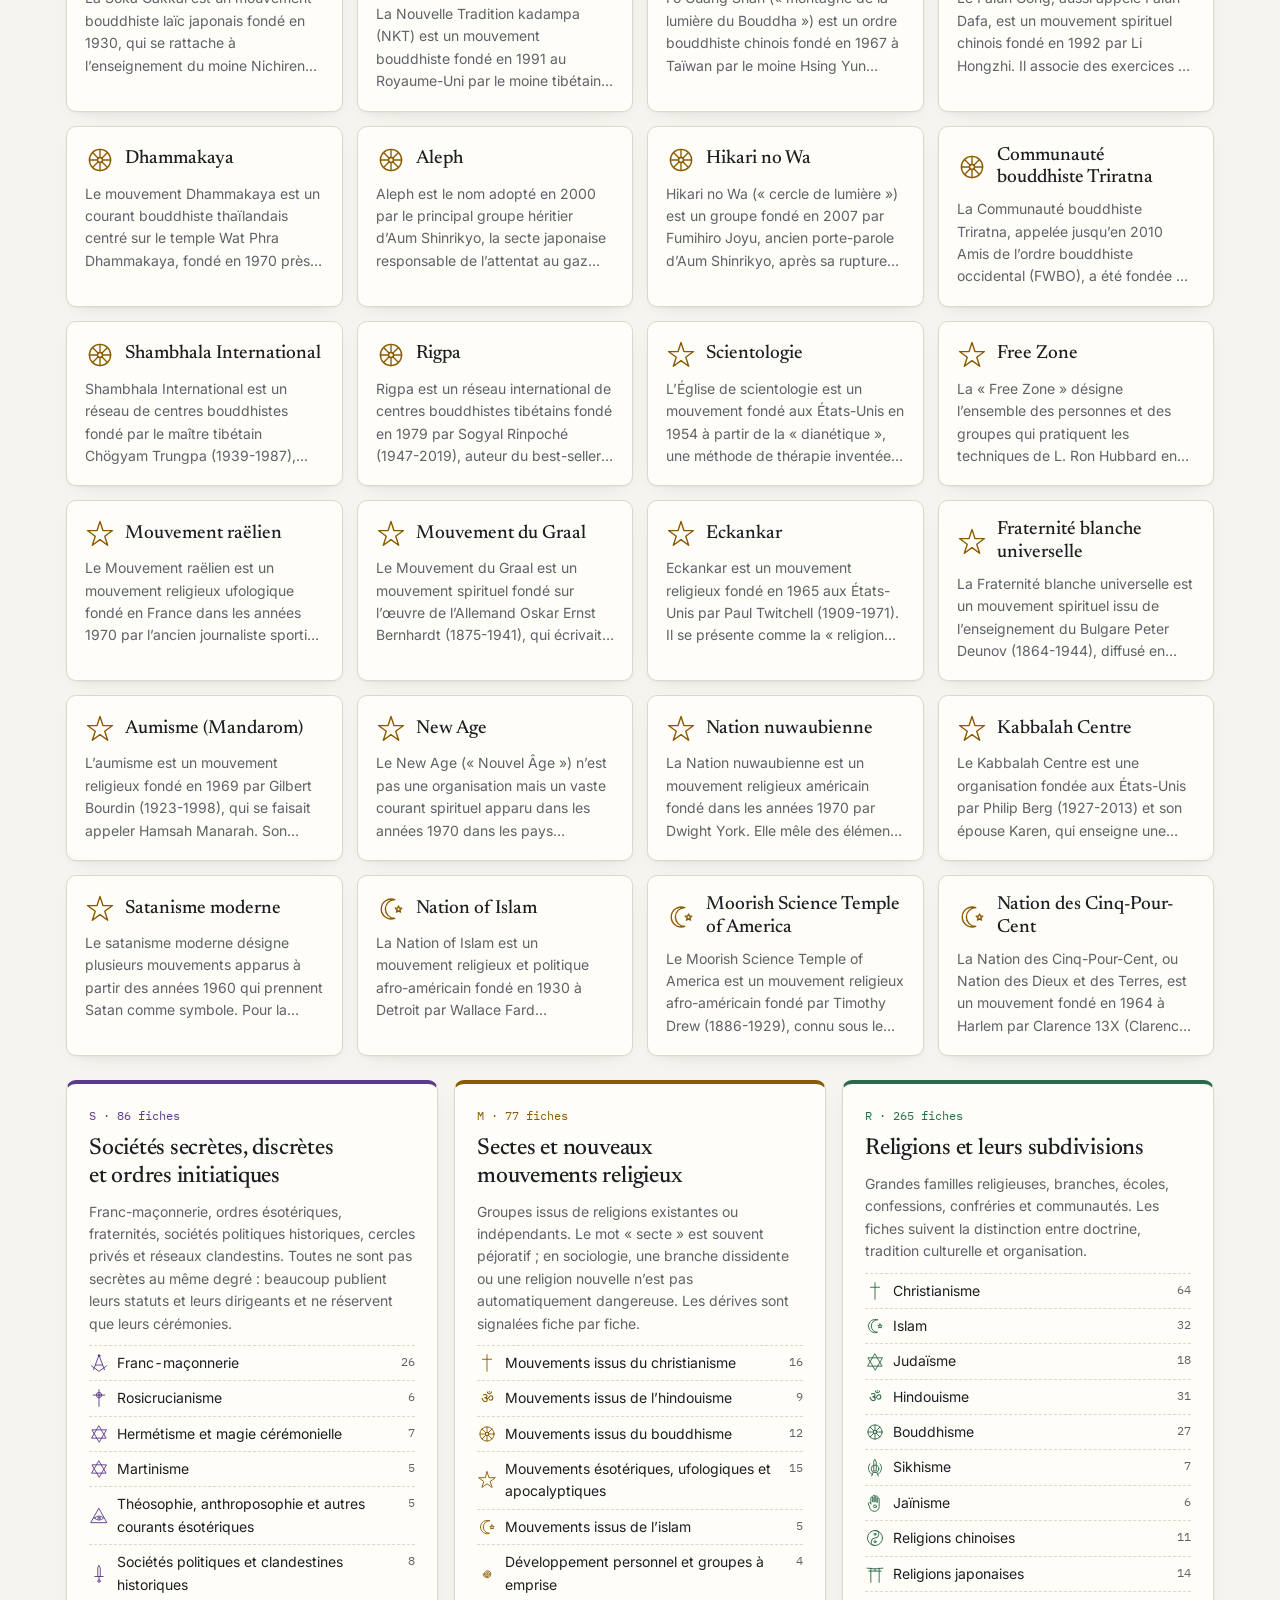
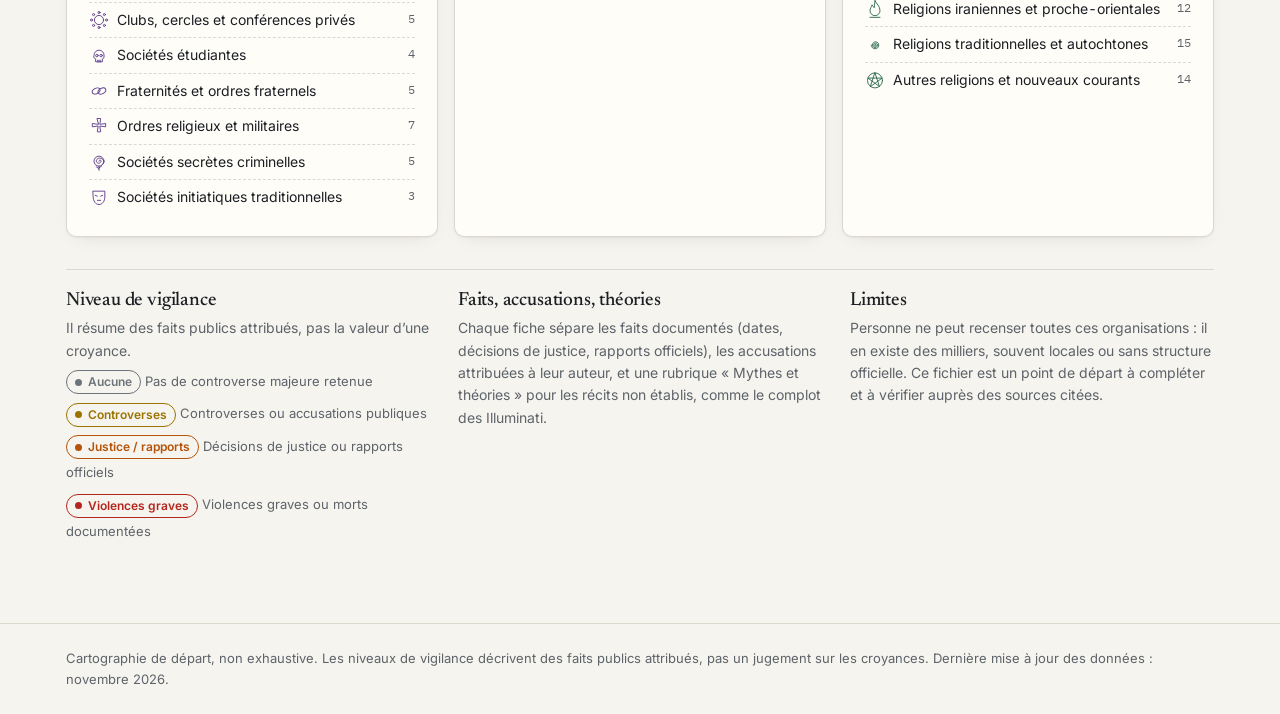
==== commit ca8fe061: "Encyclopédie : articles développés, mouvements religieux, lot 6 Nation nuwaubienne, Kabbalah Centre," ====
--- a/encyclopedie/index.html
+++ b/encyclopedie/index.html
@@ -328,6 +328,7 @@
 <script src="articles/mouvements-3.js"></script>
 <script src="articles/mouvements-4.js"></script>
 <script src="articles/mouvements-5.js"></script>
+<script src="articles/mouvements-6.js"></script>
 <script src="textes/judaisme.js"></script>
 <script src="textes/christianisme.js"></script>
 <script src="textes/islam.js"></script>
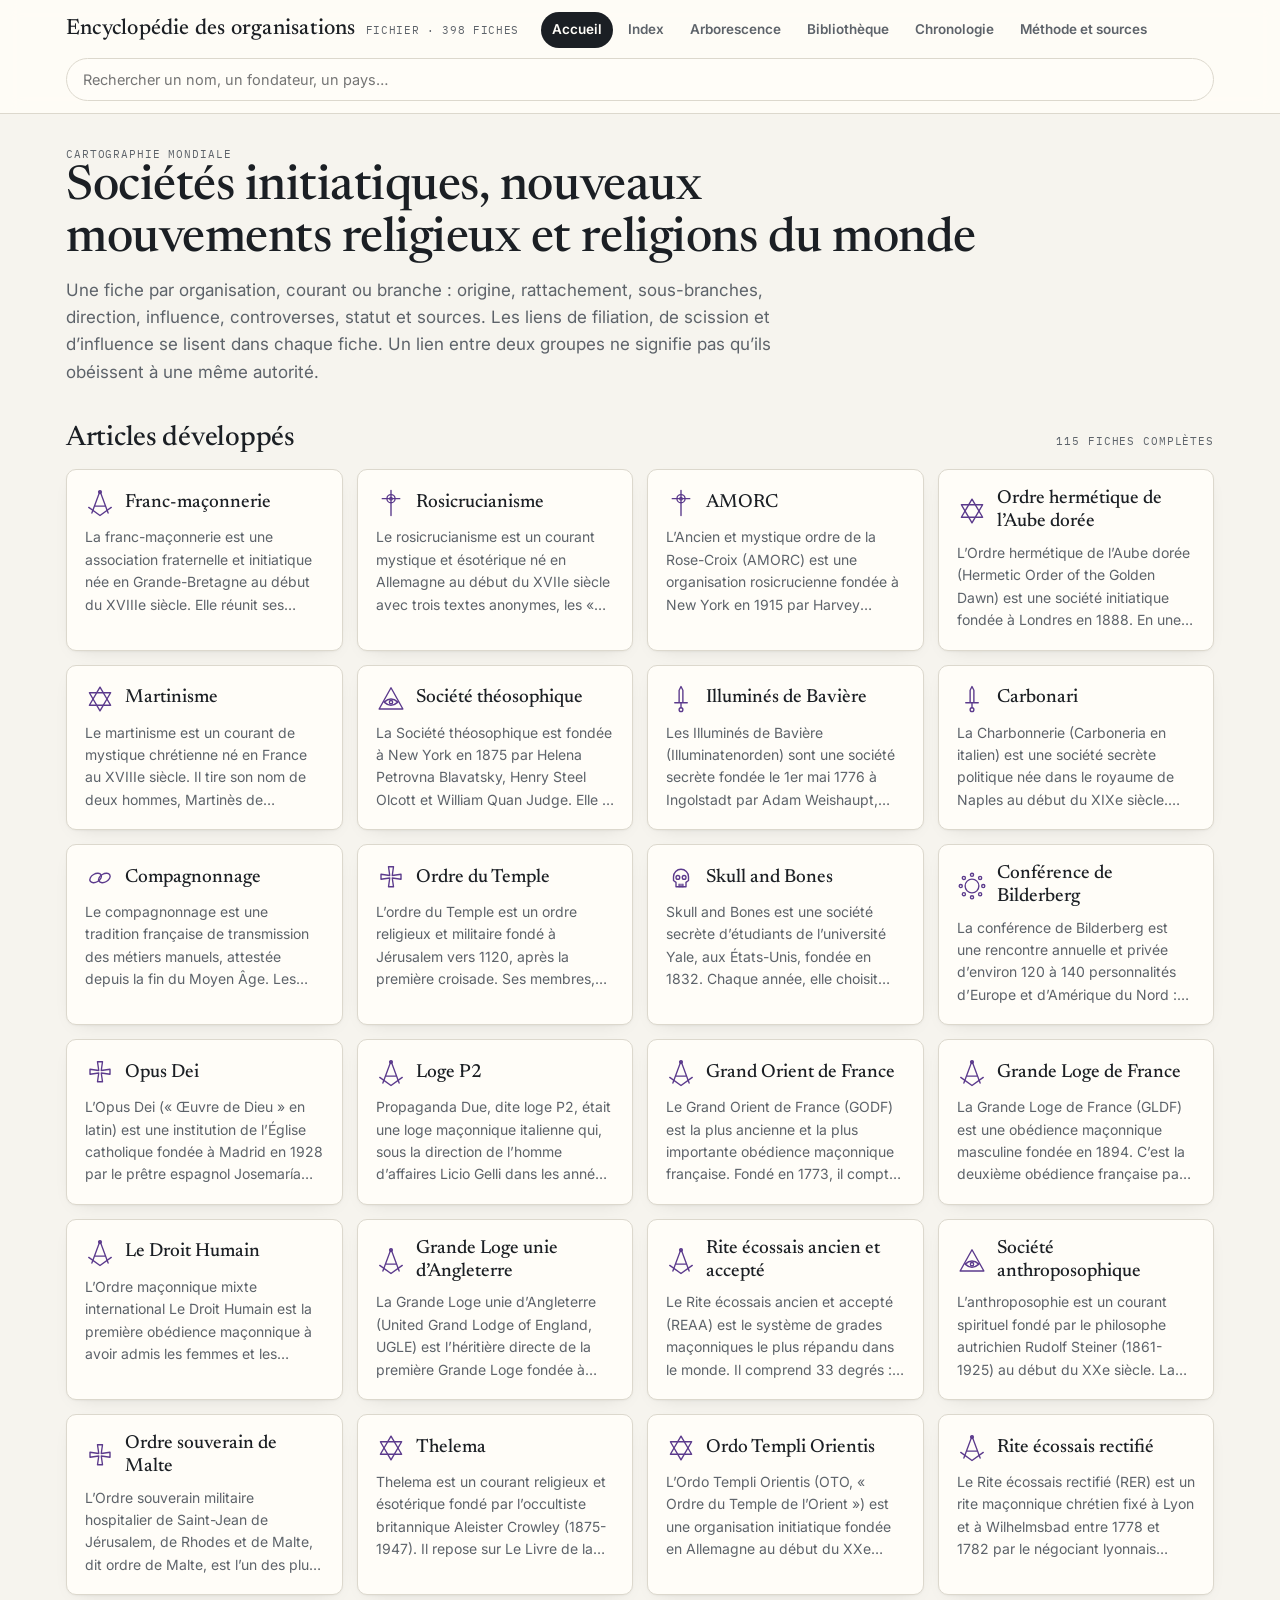
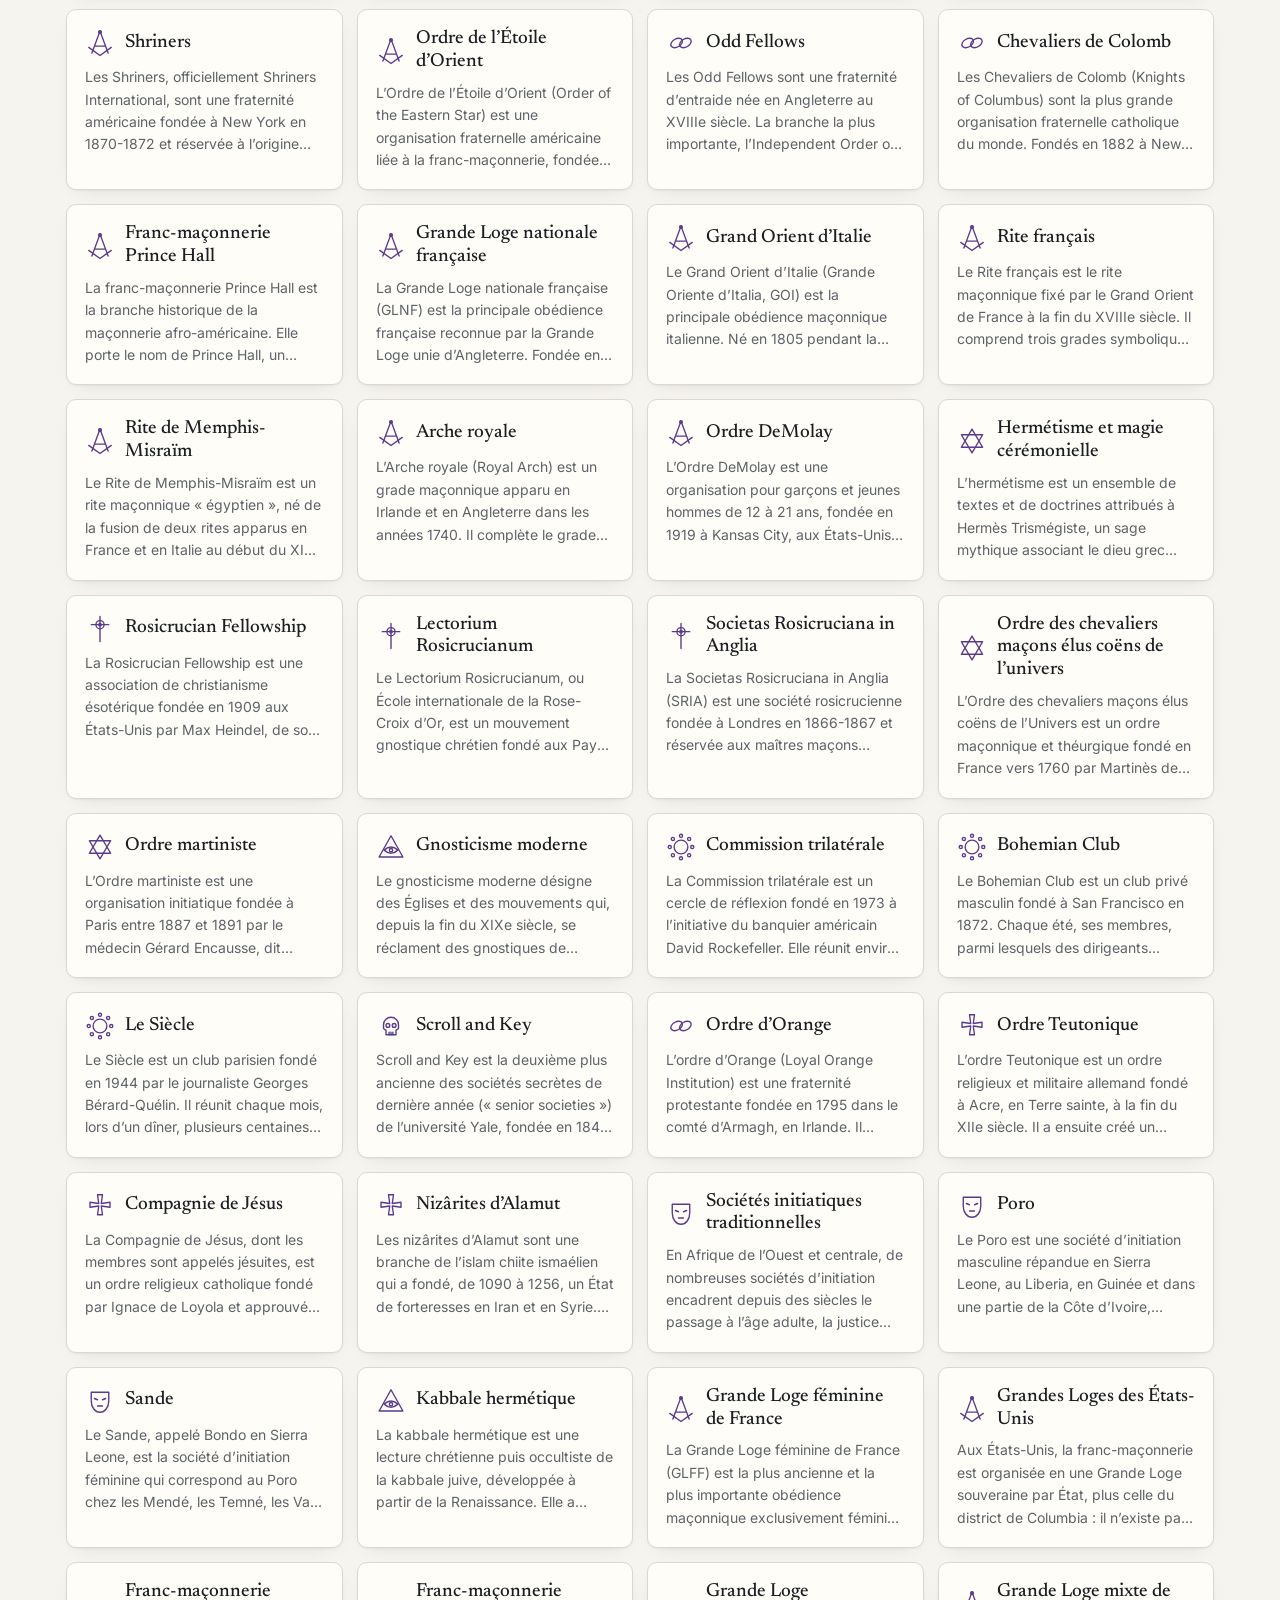
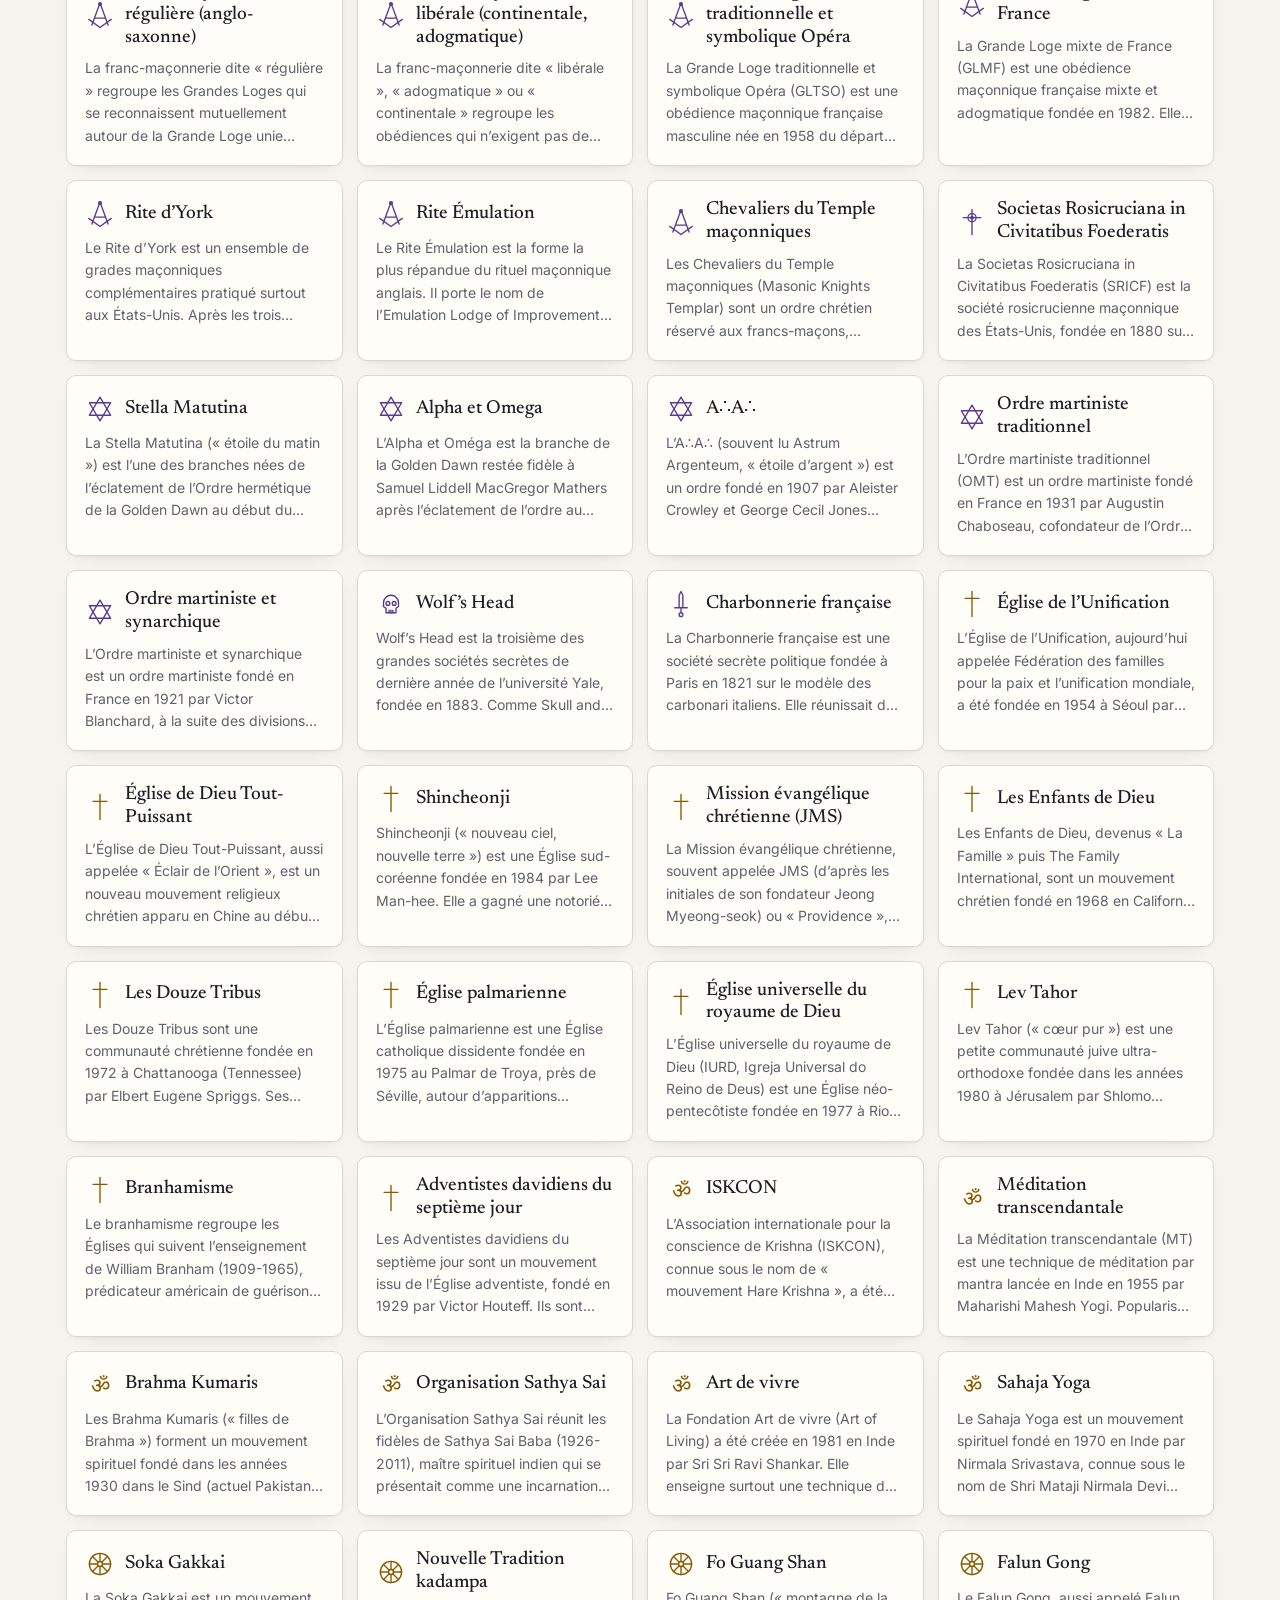
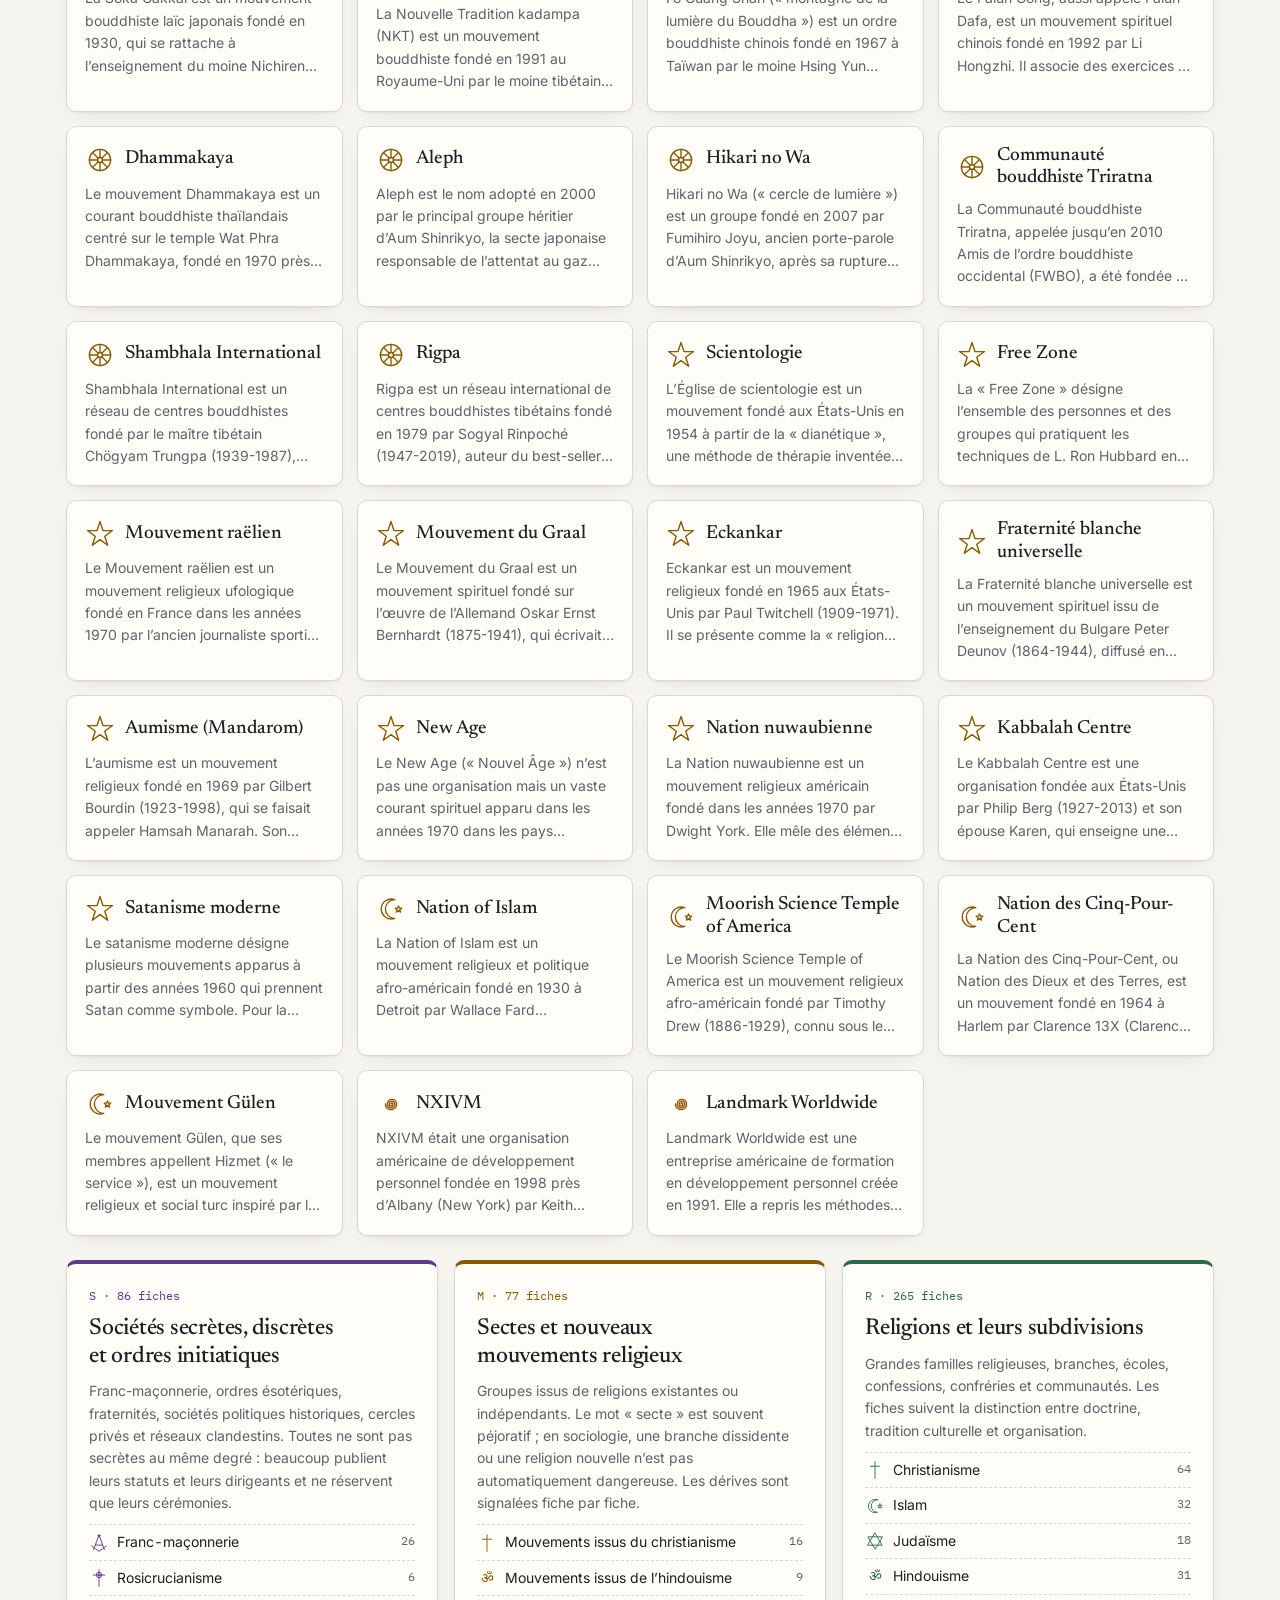
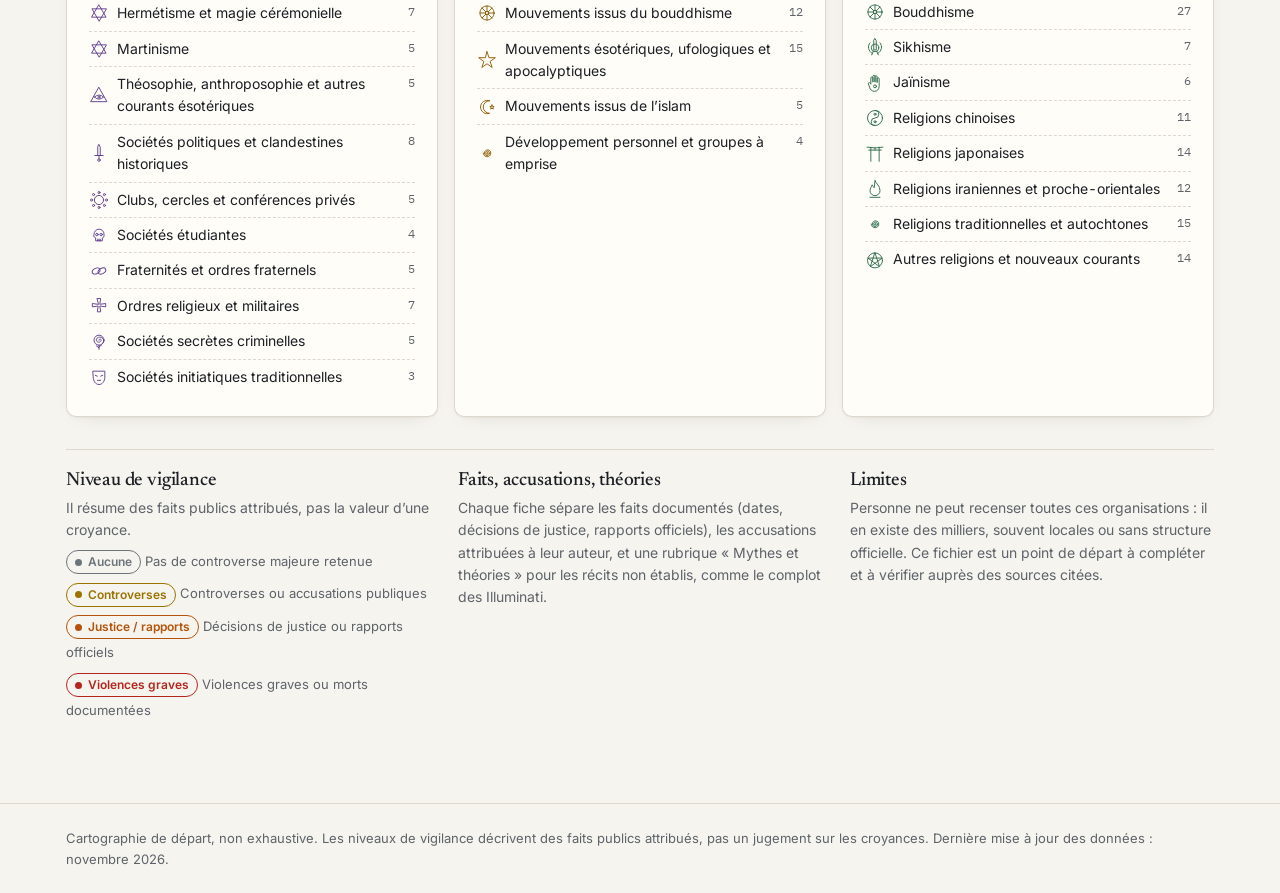
==== commit e4e0c008: "Encyclopédie : articles développés, mouvements religieux, lot 7 Mouvement Gülen, NXIVM, Landmark Wor" ====
--- a/encyclopedie/index.html
+++ b/encyclopedie/index.html
@@ -329,6 +329,7 @@
 <script src="articles/mouvements-4.js"></script>
 <script src="articles/mouvements-5.js"></script>
 <script src="articles/mouvements-6.js"></script>
+<script src="articles/mouvements-7.js"></script>
 <script src="textes/judaisme.js"></script>
 <script src="textes/christianisme.js"></script>
 <script src="textes/islam.js"></script>
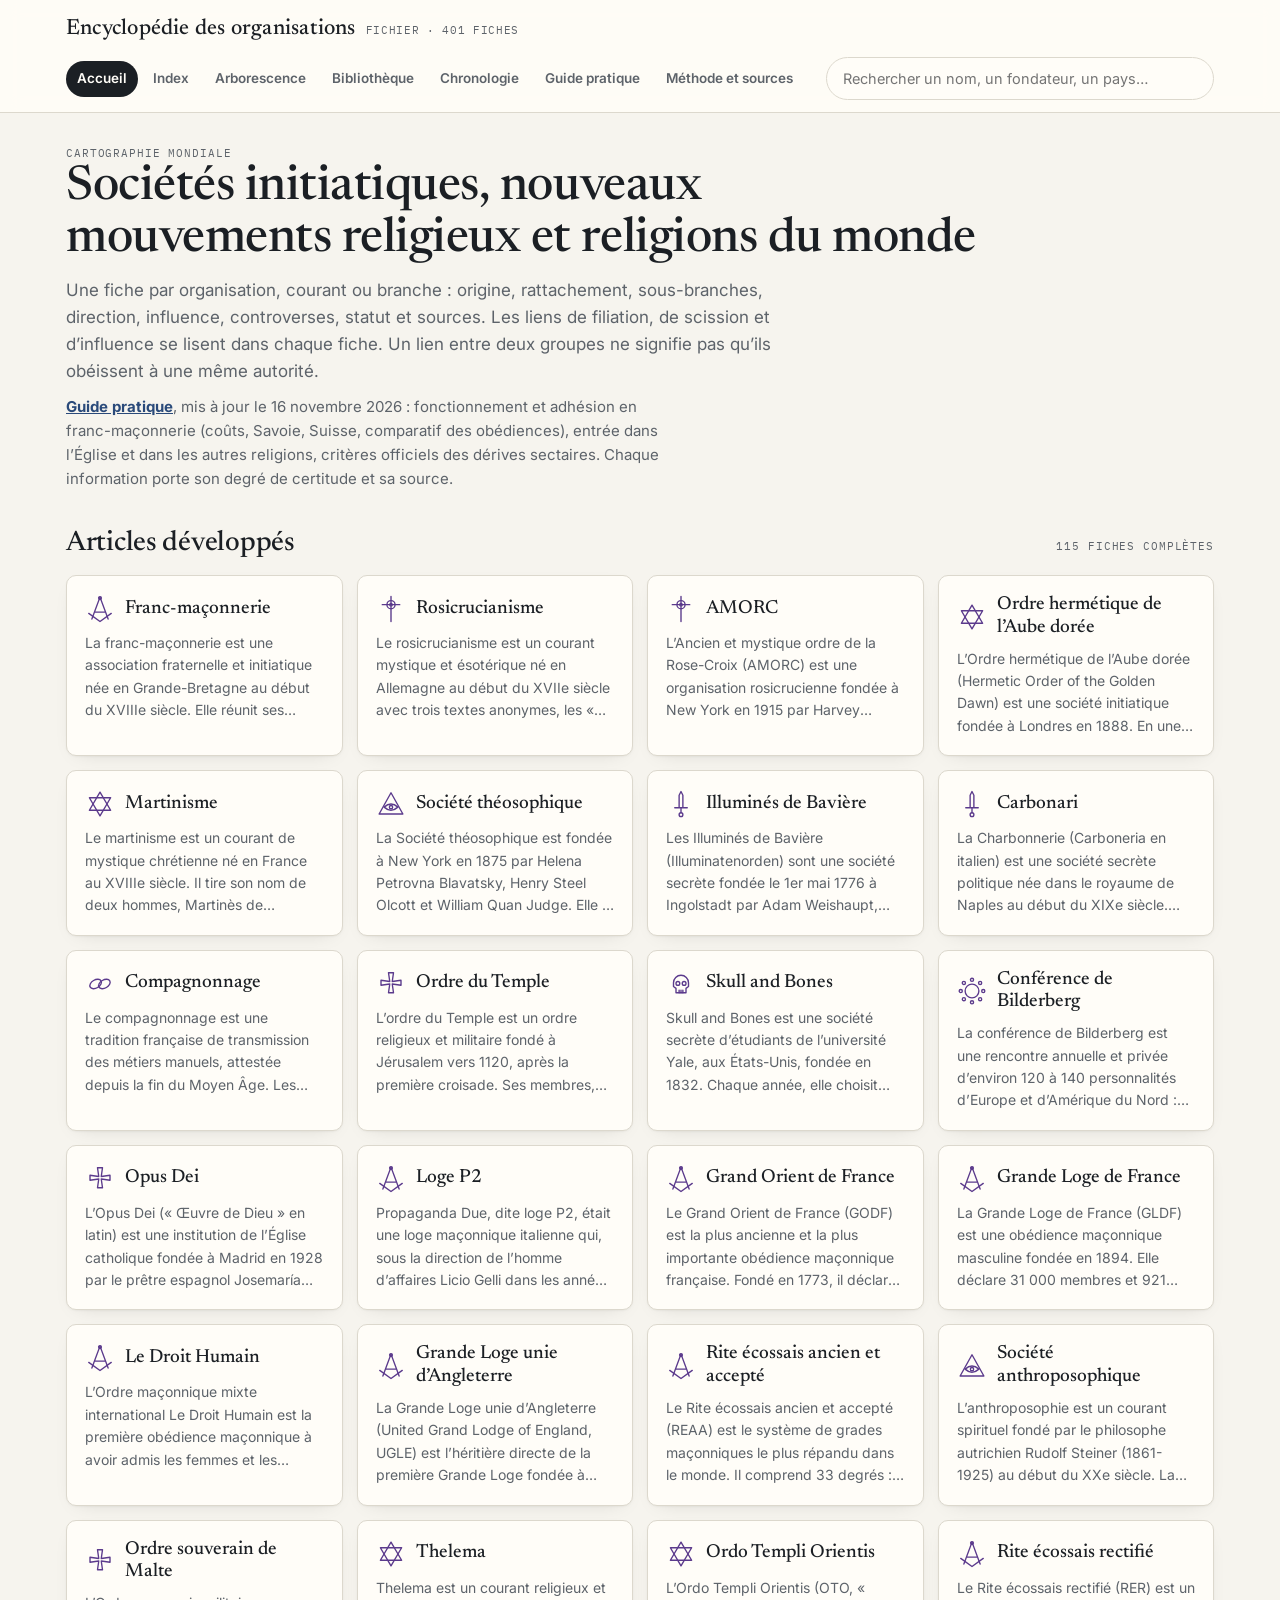
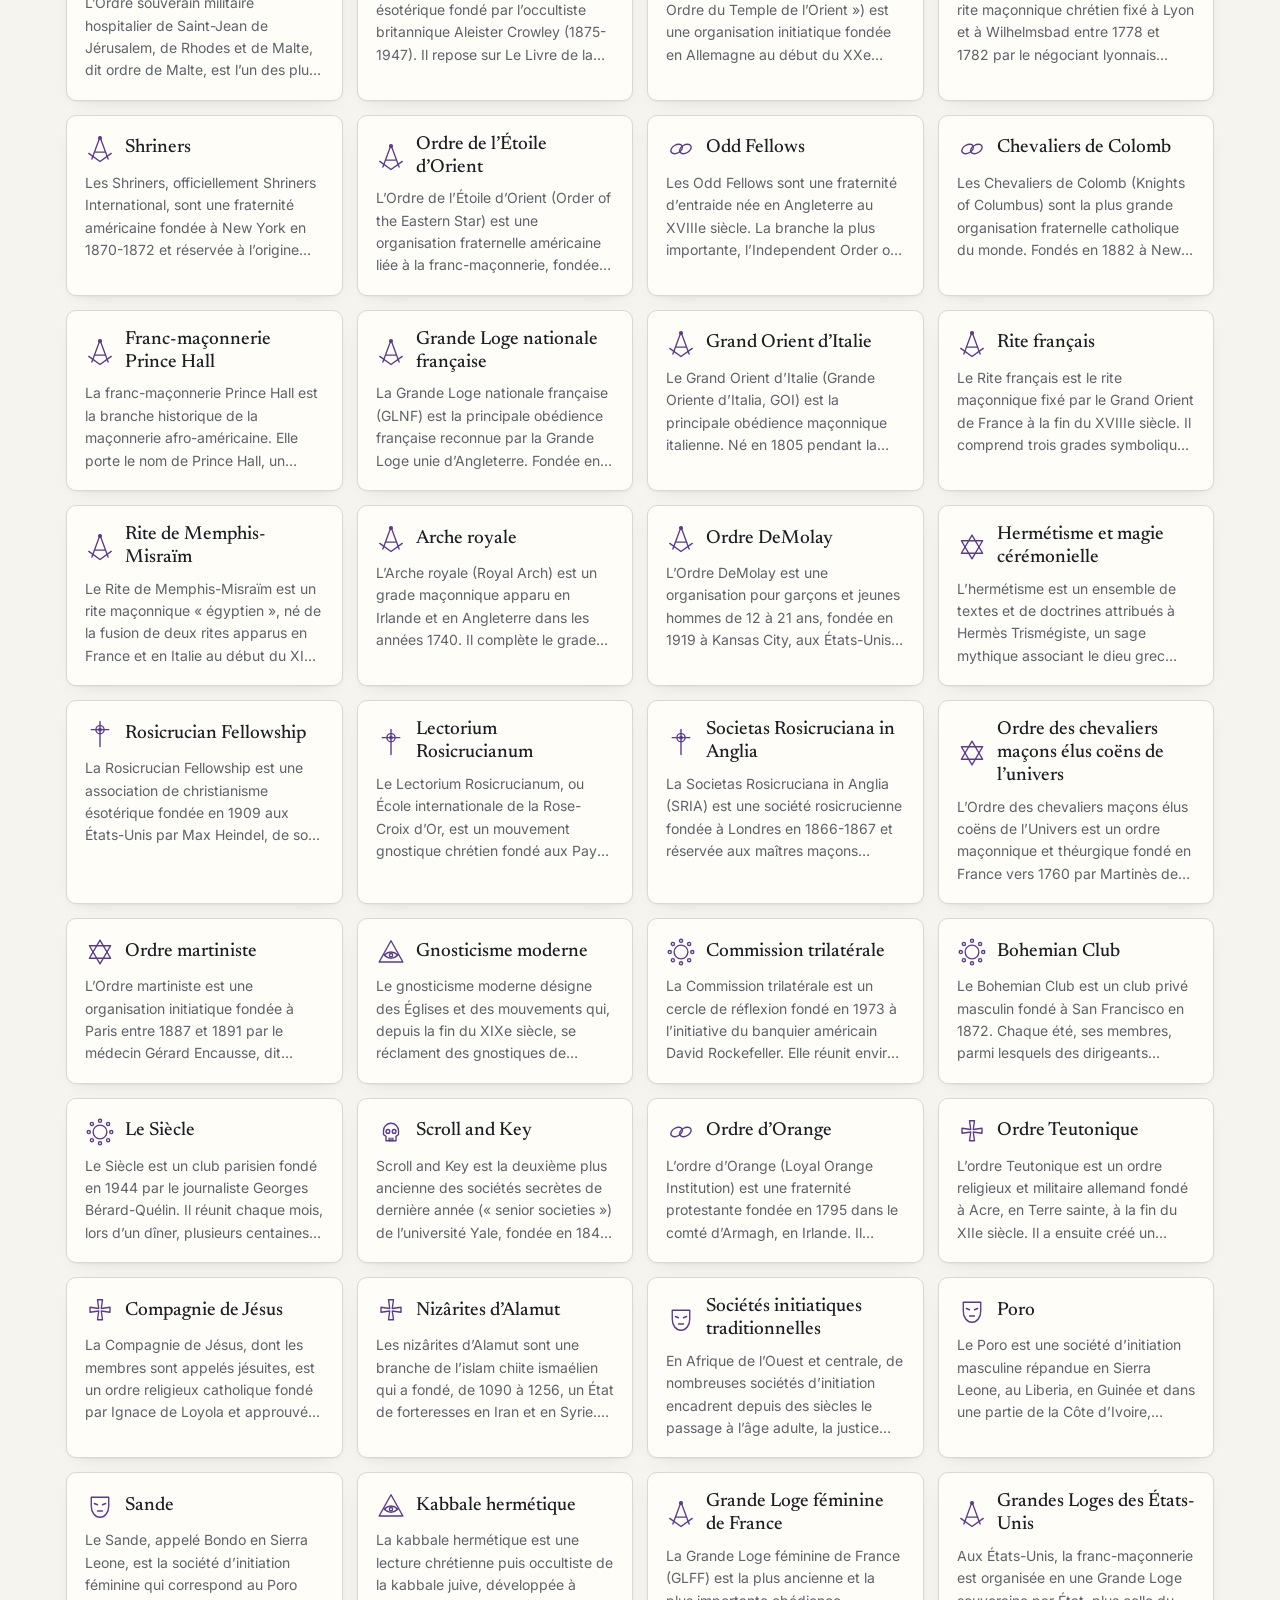
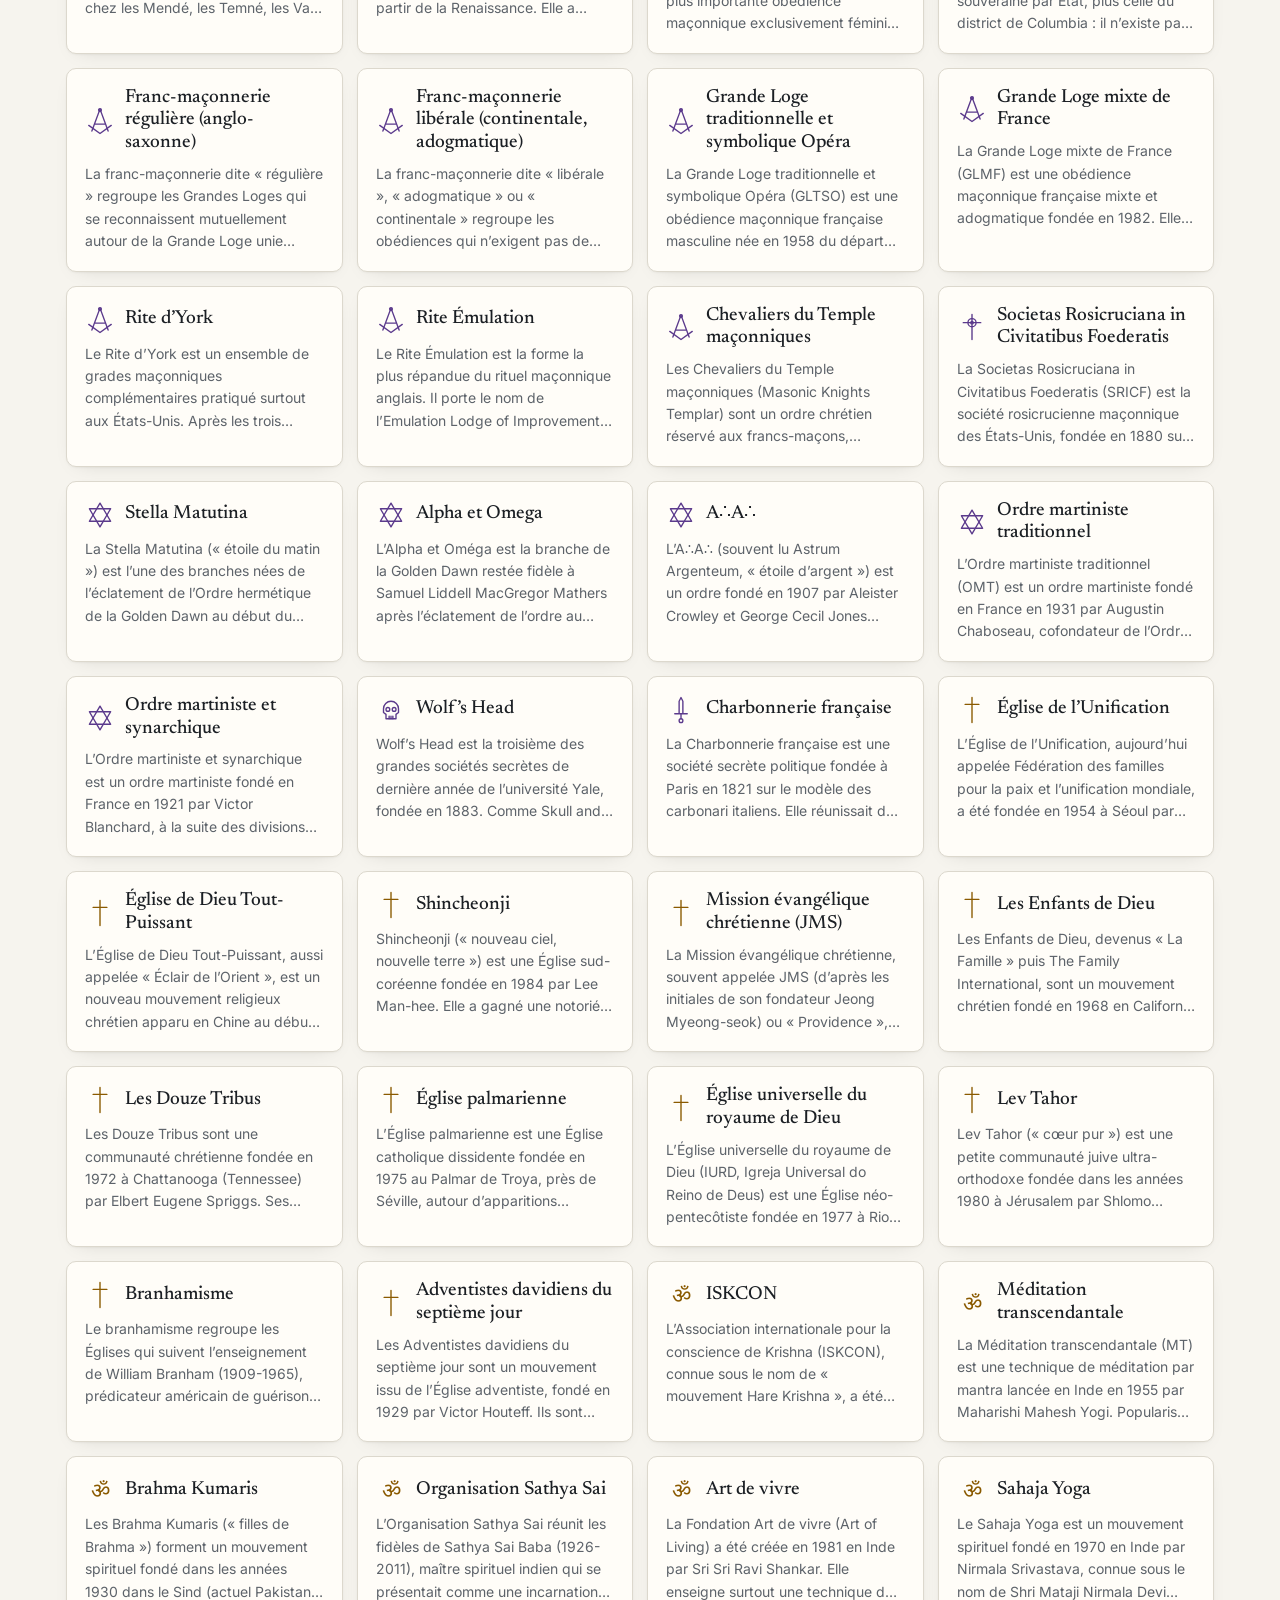
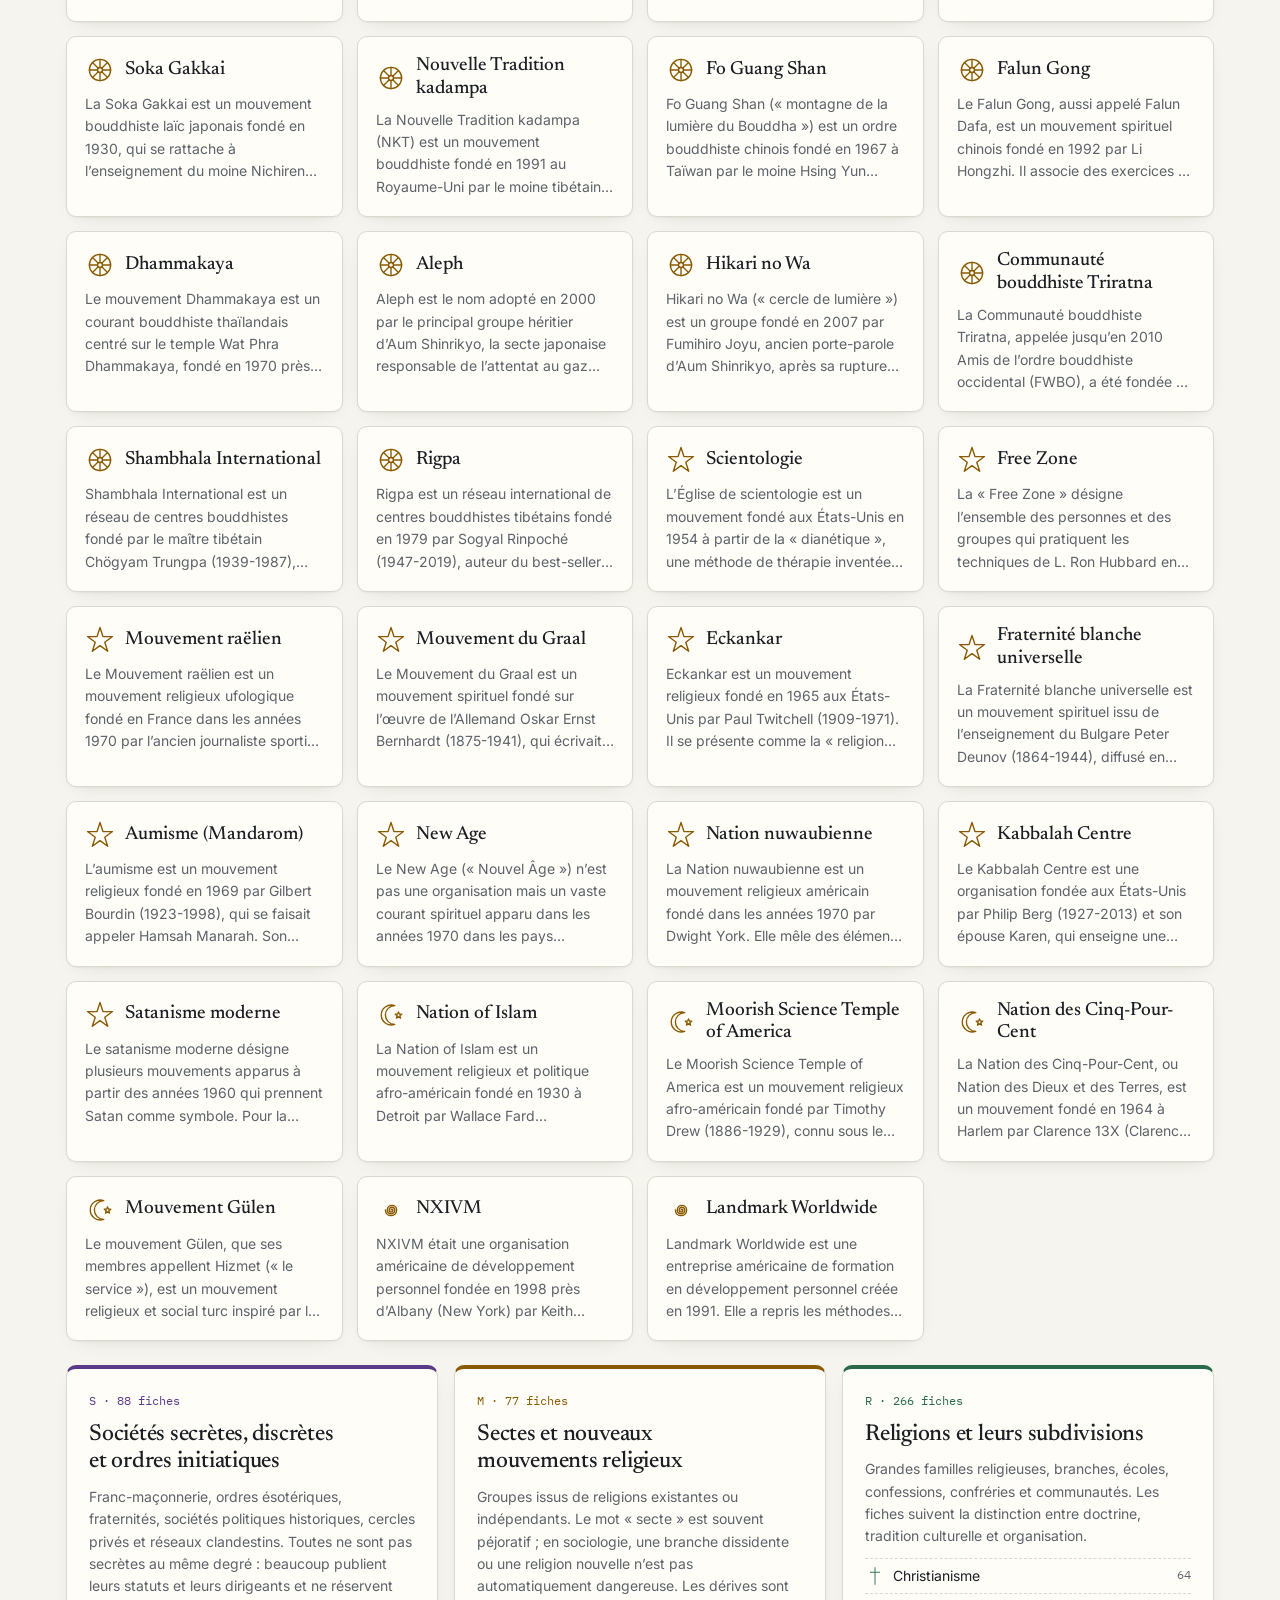
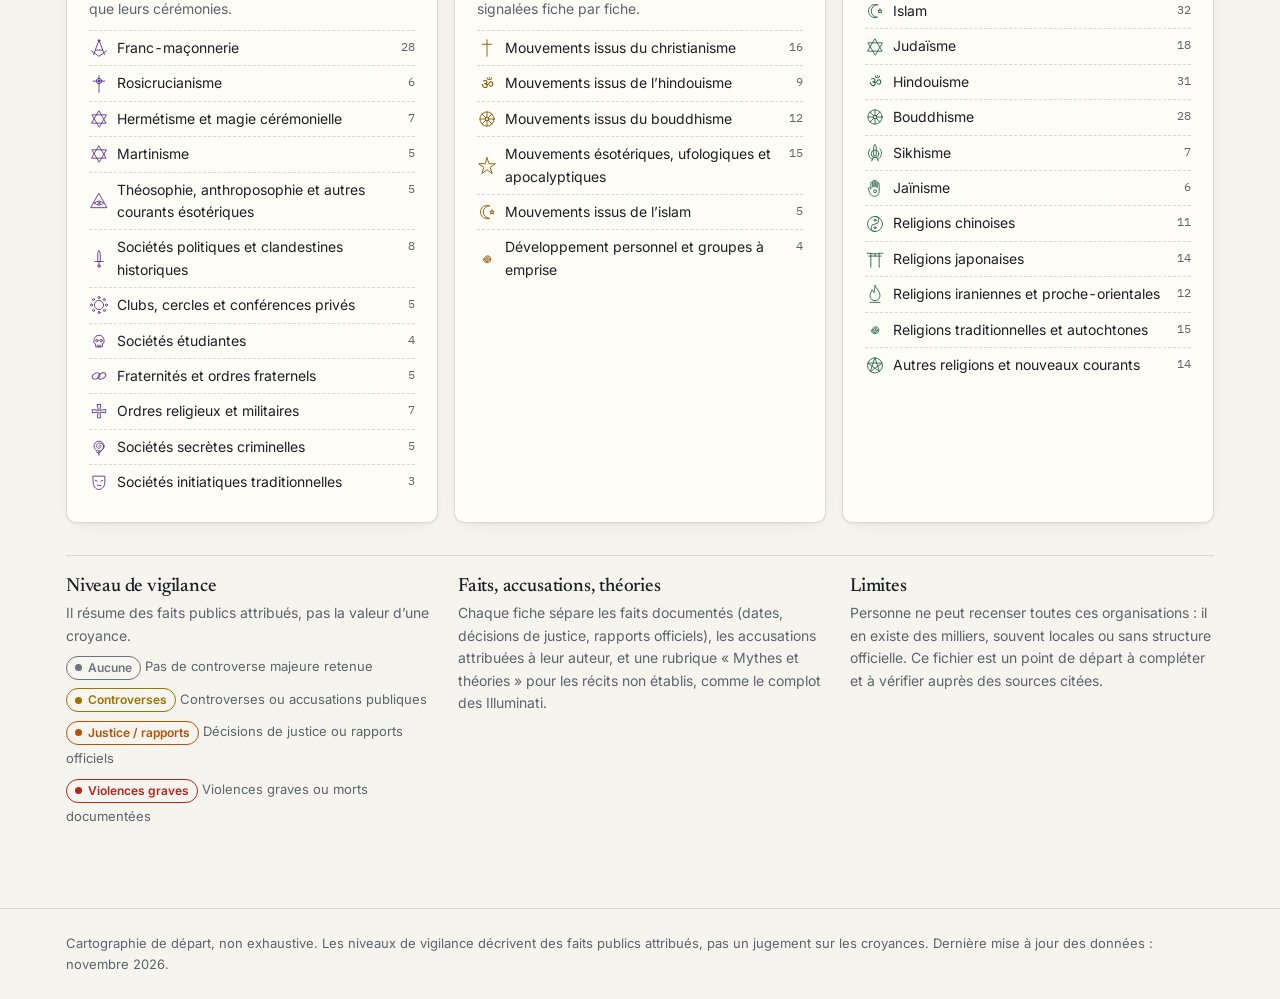
==== commit db3d41e5: "Encyclopédie : guide pratique et compléments vérifiés du 16 novembre 2026 - Nouvelle vue « Guide pra" ====
--- a/encyclopedie/index.html
+++ b/encyclopedie/index.html
@@ -288,6 +288,26 @@
 .book{padding:16px}
 .book b{font-size:18px}
 footer.site{padding-block:24px}
+/* Guide pratique (compléments du 16 nov. 2026) */
+.lab-tag{display:inline-block;font-family:var(--body);font-size:11.5px;font-weight:600;line-height:1.4;padding:1px 7px;border-radius:999px;border:1px solid currentColor;white-space:nowrap;vertical-align:1px}
+.lab-ok{color:var(--cR)} .lab-var{color:var(--v1)} .lab-inc{color:var(--v2)} .lab-todo{color:var(--accent)}
+.guide-head{max-width:76ch}
+.guide-toc{display:flex;flex-wrap:wrap;gap:6px;margin:20px 0 4px;padding:0;list-style:none}
+.guide-toc a{display:inline-block;font-size:13px;font-weight:600;text-decoration:none;color:var(--ink);background:var(--card);border:1px solid var(--rule);border-radius:999px;padding:5px 12px}
+.guide-toc a:hover{border-color:var(--accent)}
+.guide section.block{margin-top:44px;scroll-margin-top:120px;max-width:980px}
+.guide section.block>h2{padding-bottom:8px;border-bottom:1px solid var(--rule)}
+.guide h3{margin:26px 0 8px;font-size:19px}
+.guide p,.guide li{max-width:76ch;font-size:15.5px}
+.guide p{margin:10px 0}
+.guide .tbl-wrap{background:var(--card);border:1px solid var(--rule);border-radius:var(--radius);margin:14px 0}
+.guide table{font-size:14px;min-width:560px}
+.guide td{line-height:1.5}
+.guide td:first-child{font-weight:600}
+.guide tr:last-child td{border-bottom:none}
+.guide-src{font-size:13px;color:var(--muted);margin-top:40px}
+.guide-links li{margin:4px 0}
+@media (max-width:560px){.guide section.block{scroll-margin-top:170px}.guide table{font-size:13px}.guide p,.guide li{font-size:15px}}
 </style>
 </head>
 <body>
@@ -301,6 +321,7 @@
       <a href="#arbre" data-v="arbre">Arborescence</a>
       <a href="#bibliotheque" data-v="bibliotheque">Bibliothèque</a>
       <a href="#chronologie" data-v="chronologie">Chronologie</a>
+      <a href="#guide" data-v="guide">Guide pratique</a>
       <a href="#methode" data-v="methode">Méthode et sources</a>
     </nav>
     <div class="search"><input id="q" type="search" placeholder="Rechercher un nom, un fondateur, un pays…" aria-label="Rechercher"></div>
@@ -330,6 +351,7 @@
 <script src="articles/mouvements-5.js"></script>
 <script src="articles/mouvements-6.js"></script>
 <script src="articles/mouvements-7.js"></script>
+<script src="guide.js"></script>
 <script src="textes/judaisme.js"></script>
 <script src="textes/christianisme.js"></script>
 <script src="textes/islam.js"></script>
@@ -443,6 +465,7 @@
     <div class="eyebrow">Cartographie mondiale</div>
     <h1>Sociétés initiatiques, nouveaux mouvements religieux et religions du monde</h1>
     <p class="lede">Une fiche par organisation, courant ou branche : origine, rattachement, sous-branches, direction, influence, controverses, statut et sources. Les liens de filiation, de scission et d’influence se lisent dans chaque fiche. Un lien entre deux groupes ne signifie pas qu’ils obéissent à une même autorité.</p>
+    ${G?`<p class="lede" style="font-size:15px"><a href="#guide"><strong>Guide pratique</strong></a>, mis à jour le ${esc(G.maj)} : fonctionnement et adhésion en franc-maçonnerie (coûts, Savoie, Suisse, comparatif des obédiences), entrée dans l’Église et dans les autres religions, critères officiels des dérives sectaires. Chaque information porte son degré de certitude et sa source.</p>`:""}
     ${Object.keys(ART).filter(k=>by[k]).length?`<section class="featured"><div class="featured-head"><h2>Articles développés</h2><span class="eyebrow">${Object.keys(ART).filter(k=>by[k]).length} fiches complètes</span></div>
       <div class="feat-grid">${Object.keys(ART).filter(k=>by[k]).map(k=>`<a class="feat cat-${by[k].c}" href="#f-${k}"><span class="ft">${emblem(by[k])}<b>${esc(by[k].n)}</b></span><p>${esc(ART[k].intro||"")}</p></a>`).join("")}</div></section>`:""}
     <div class="cats">${html}</div>
@@ -561,7 +584,7 @@
       ${introTxt?`<p class="intro">${esc(introTxt)}</p>`:""}
       <nav class="toc" aria-label="Sommaire de la fiche"></nav></header>
     <div class="fiche2 cat-${o.c}">
-      <article class="art">${body}<section class="block cat-${o.c}"><h2>Carte des relations</h2><div class="graph">${ego(o)}</div>
+      <article class="art">${body}${guideBlock(o)}<section class="block cat-${o.c}"><h2>Carte des relations</h2><div class="graph">${ego(o)}</div>
           <div class="legend"><span><i style="border-color:var(--rule)"></i>Arborescence</span>${Object.entries(REL).map(([k,r])=>`<span><i style="border-color:${r.c}"></i>${esc(r.a.split(" (")[0])}</span>`).join("")}</div></section></article>
       <aside class="side">
         <div class="sheet"><h3>Fiche signalétique</h3><dl>
@@ -669,6 +692,55 @@
   if(extra>0) svg+=`<text x="${W-8}" y="${H-8}" text-anchor="end" fill="var(--muted)">+ ${extra} autres liens dans la fiche</text>`;
   if(!n) svg+=`<text x="${cx}" y="${cy-24}" text-anchor="middle" fill="var(--muted)">Aucun lien renseigné</text>`;
   return svg+"</svg>";
+}
+
+/* ---------- Guide pratique ---------- */
+const G = window.GUIDE || null;
+const LABS = {"Vérifié":"ok","Variable selon sources":"var","Incertain":"inc","À approfondir":"todo"};
+function gInline(t){
+  let h = esc(t);
+  h = h.replace(/\[(Vérifié|Variable selon sources|Incertain|À approfondir)\]/g,(m,l)=>`<span class="lab-tag lab-${LABS[l]}">${l}</span>`);
+  h = h.replace(/\[([^\]]+)\]\((https?:\/\/[^)\s]+)\)/g,(m,a,u)=>`<a href="${u}" target="_blank" rel="noopener">${a}</a>`);
+  h = h.replace(/\*\*(.+?)\*\*/g,"<strong>$1</strong>");
+  return h;
+}
+function gBlock(b){
+  if(b.p!=null) return `<p>${gInline(b.p)}</p>`;
+  if(b.h3!=null) return `<h3>${gInline(b.h3)}</h3>`;
+  if(b.ul) return `<ul>${b.ul.map(x=>`<li>${gInline(x)}</li>`).join("")}</ul>`;
+  if(b.ol) return `<ol>${b.ol.map(x=>`<li>${gInline(x)}</li>`).join("")}</ol>`;
+  if(b.table){ const [hd,...rows]=b.table; return `<div class="tbl-wrap"><table><thead><tr>${hd.map(c=>`<th>${gInline(c)}</th>`).join("")}</tr></thead><tbody>${rows.map(r=>`<tr>${r.map(c=>`<td>${gInline(c)}</td>`).join("")}</tr>`).join("")}</tbody></table></div>`; }
+  return "";
+}
+/* fiches → sections du guide */
+const GL = {};
+[["corrections",["fm","glnf","godf","gldf","eglise-catholique","catholicisme","alpina"]],
+ ["fm-fonctionnement",["fm","fm-reg","fm-lib","godf","gldf","alpina","reaa","rite-francais","rer"]],
+ ["fm-adhesion",["fm","fm-reg","fm-lib","godf","gldf","glnf","glff","droit-humain","glmf","gltso","gl-amf","alpina"]],
+ ["fm-savoie-suisse",["fm","godf","gldf","glff","droit-humain","alpina"]],
+ ["fm-obediences",["fm","fm-reg","fm-lib","godf","gldf","glnf","glff","droit-humain","glmf","gltso","gl-amf","alpina","ugle"]],
+ ["eglise",["christianisme","catholicisme","eglise-catholique"]],
+ ["religions",["christianisme","protestantisme","reformes","orthodoxie","islam","judaisme","orthodoxe-juif","reforme-juif","bouddhisme","ubf","hindouisme","arya-samaj","iskcon"]],
+ ["initiatiques",["amorc","rosecroix","martinisme","ordre-martiniste","compagnonnage"]],
+ ["sectes",["amorc"]]
+].forEach(([sec,ids])=>ids.forEach(i=>(GL[i] ||= []).push(sec)));
+function guideBlock(o){
+  if(!G || !GL[o.i]) return "";
+  const secs = GL[o.i].map(id=>G.sections.find(s=>s.id===id)).filter(Boolean);
+  return `<section class="block cat-${o.c}"><h2>Compléments vérifiés (${esc(G.maj)})</h2><p class="lede" style="margin:0 0 10px;font-size:15px">Le guide pratique reprend, avec leurs sources et leur degré de certitude, les informations récentes utiles pour cette fiche.</p><ul class="docs guide-links">${secs.map(s=>`<li><a href="#guide-${s.id}">${esc(s.h.replace(/^\d+\.\s*/,""))}</a></li>`).join("")}</ul></section>`;
+}
+function guide(sec){
+  setNav("guide");
+  if(!G){ view.innerHTML = `<p class="empty">Le guide n’a pas pu être chargé.</p>`; return; }
+  view.innerHTML = `<div class="guide">
+    <div class="guide-head"><div class="eyebrow">Mis à jour le ${esc(G.maj)}</div><h1>${esc(G.titre)}</h1>
+    ${G.intro.map(b=>gBlock(b).replace("<p>",'<p class="lede">')).join("")}
+    <p style="font-size:14px;color:var(--muted)">Les renvois au « cours » et à ses modules désignent le document de cours dont ces compléments sont issus. Les fiches concernées renvoient à ces sections.</p></div>
+    <ul class="guide-toc">${G.sections.map(s=>`<li><a href="#guide-${s.id}">${esc(s.h)}</a></li>`).join("")}</ul>
+    ${G.sections.map(s=>`<section class="block" id="g-${s.id}"><h2>${esc(s.h)}</h2>${s.b.map(gBlock).join("")}</section>`).join("")}
+  </div>`;
+  const el = sec && document.getElementById("g-"+sec);
+  if(el) el.scrollIntoView({block:"start"}); else window.scrollTo(0,0);
 }
 
 /* ---------- Méthode ---------- */
@@ -697,7 +769,7 @@
     <p>Le niveau résume des faits publics, du plus faible au plus grave. Il ne mesure ni la vérité ni la valeur d’une croyance, et il ne se substitue pas à l’avis des autorités compétentes. Une organisation persécutée par un État est signalée à part : une interdiction peut viser une minorité pacifique.</p>
     <div class="scale">${LV.map((l,i)=>`<div>${lvPill(i)} ${esc(l)}</div>`).join("")}</div>
     <h2>À propos du mot « secte »</h2>
-    <p>Le mot est souvent employé comme une insulte. En sociologie des religions, une branche dissidente ou une religion nouvelle n’est pas en soi dangereuse. En France, la Miviludes parle de « dérives sectaires » et retient des critères liés à l’emprise mentale et aux atteintes aux personnes, non aux croyances.</p>
+    <p>Le mot est souvent employé comme une insulte. En sociologie des religions, une branche dissidente ou une religion nouvelle n’est pas en soi dangereuse. En France, la Miviludes parle de « dérives sectaires » et retient des critères liés à l’emprise mentale et aux atteintes aux personnes, non aux croyances. Depuis la loi n° 2024-420 du 10 mai 2024, la mise en état de sujétion psychologique ou physique est un délit spécifique. Les dix critères de 1995, la loi de 2024 et les chiffres de la Miviludes sont détaillés dans le <a href="#guide-sectes">guide pratique</a>.</p>
     <h2>Sources de départ</h2>
     <ul>${SRC.map(s=>`<li><a href="${esc(s.u)}" target="_blank" rel="noopener">${esc(s.t)}</a></li>`).join("")}</ul>
     <p>Autres références : Cambridge Elements, « Abuse in New Religious Movements » ; University of Chicago, « Secrecy, Silence, Power, and Religion » ; Antoine Faivre, « L’Ésotérisme » ; Nicholas Goodrick-Clarke, « Les Racines occultistes du nazisme ».</p>
@@ -717,6 +789,8 @@
   else if(h==="methode") methode();
   else if(h==="bibliotheque") biblio();
   else if(h==="chronologie") chrono();
+  else if(h==="guide") guide();
+  else if(h.startsWith("guide-")) guide(h.slice(6));
   else home();
 }
 let t; qEl.addEventListener("input",()=>{ clearTimeout(t); t=setTimeout(()=>{ if(location.hash!=="#index"){ location.hash="index"; } else list(); },120); });
